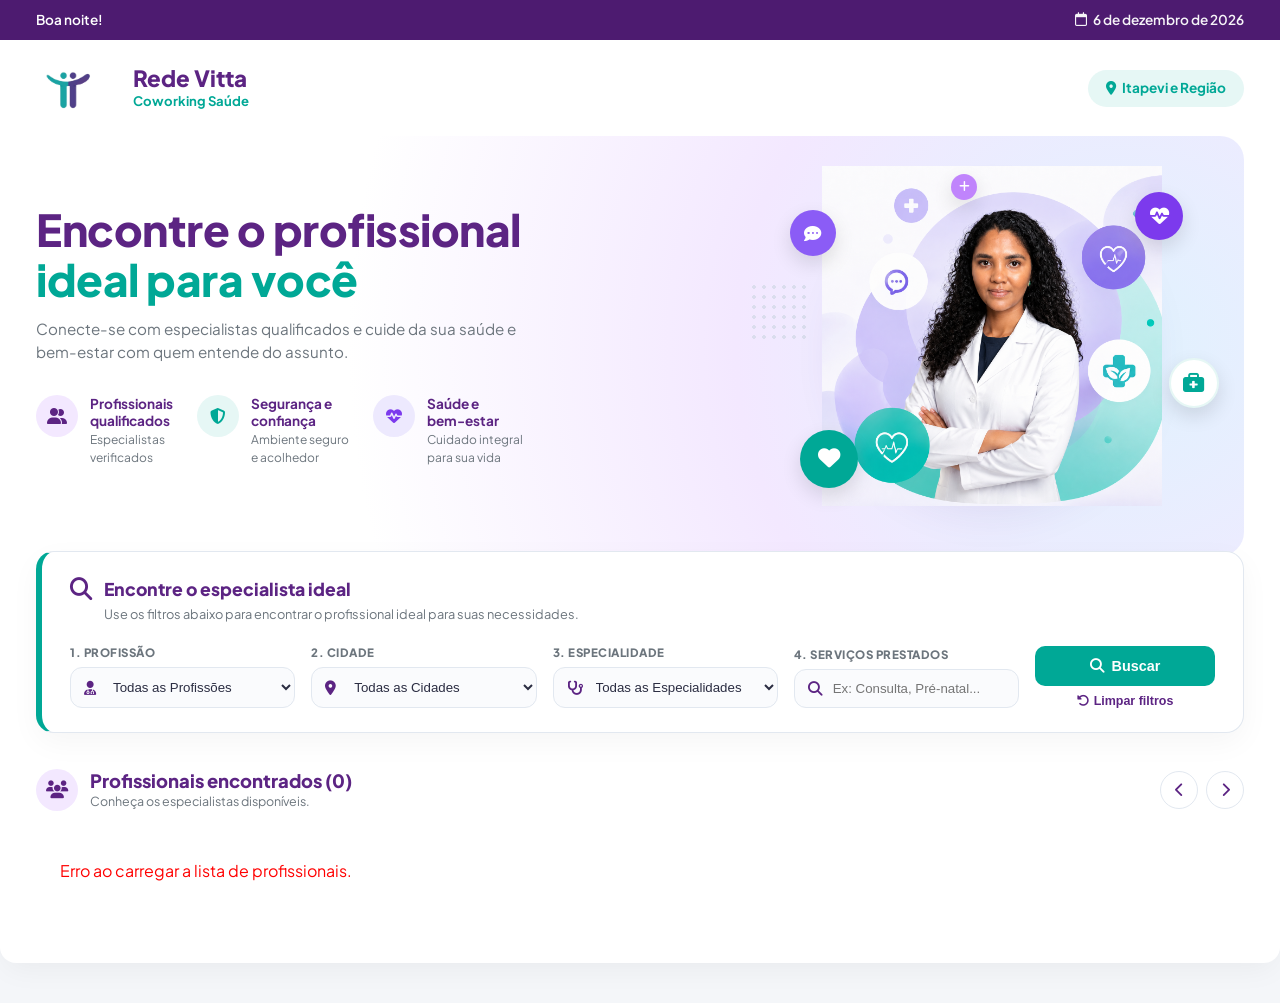
==== index.html @ d67e448e "Update index.html" ====
<!DOCTYPE html>
<html lang="pt-BR">
<head>
  <meta charset="UTF-8">
  <meta name="viewport" content="width=device-width, initial-scale=1.0">
  <title>Catálogo de Profissionais - Rede Vitta</title>
  
  <link rel="preconnect" href="https://fonts.googleapis.com">
  <link rel="preconnect" href="https://fonts.gstatic.com" crossorigin>
  <link href="https://fonts.googleapis.com/css2?family=Plus+Jakarta+Sans:wght@400;500;600;700;800&display=swap" rel="stylesheet">
  <link rel="stylesheet" href="https://cdnjs.cloudflare.com/ajax/libs/font-awesome/6.4.0/css/all.min.css">

  <style>
    :root {
      --primary: #5c2483;
      --primary-dark: #4d1b70;
      --primary-light: #f3e8ff;
      --secondary: #00a896;
      --secondary-light: #e6f7f5;
      --bg: #f4f6f9;
      --card-bg: #ffffff;
      --text-main: #2b2d42;
      --text-muted: #6c757d;
      --border: #e2e8f0;
      --radius: 16px;
      --shadow: 0 10px 30px -5px rgba(0, 0, 0, 0.05);
    }

    * { box-sizing: border-box; margin: 0; padding: 0; }

    body {
      font-family: 'Plus Jakarta Sans', sans-serif;
      background-color: var(--bg);
      color: var(--text-main);
      line-height: 1.5;
      padding-bottom: 40px;
    }

    /* Moldura Principal */
    .page-frame {
      background: var(--card-bg);
      border-radius: 0 0 16px 16px;
      padding-bottom: 40px;
      overflow: hidden;
      box-shadow: var(--shadow);
      max-width: 1280px;
      margin: 0 auto;
    }

    /* Topbar Roxa Escura */
    .top-bar {
      background: var(--primary-dark);
      color: #ffffff;
      padding: 10px 36px;
      font-size: 0.85rem;
      display: flex;
      justify-content: space-between;
      align-items: center;
      font-weight: 600;
    }

    .top-bar-greeting { display: flex; align-items: center; gap: 6px; }
    .top-bar-date { display: flex; align-items: center; gap: 6px; opacity: 0.95; }

    /* Header */
    header {
      background: var(--card-bg);
      padding: 24px 36px;
    }

    .header-container {
      display: flex;
      justify-content: space-between;
      align-items: center;
    }

    .brand { display: flex; align-items: center; gap: 12px; }
    
    .brand-logo-img {
      max-height: 48px;
      width: auto;
      object-fit: contain;
    }
    
    .brand-logo-fallback {
      background: var(--primary-light);
      color: var(--primary);
      width: 44px;
      height: 44px;
      border-radius: 12px;
      display: flex;
      align-items: center;
      justify-content: center;
      font-size: 1.3rem;
    }
    
    .brand-title { font-size: 1.4rem; font-weight: 800; color: var(--primary); line-height: 1.1; }
    .brand-subtitle { font-size: 0.82rem; color: var(--secondary); font-weight: 700; }

    .badge-location {
      background-color: var(--secondary-light);
      color: var(--secondary);
      padding: 8px 18px;
      border-radius: 20px;
      font-size: 0.85rem;
      font-weight: 700;
      display: flex;
      align-items: center;
      gap: 6px;
    }

    .container { padding: 0 36px; }

    /* HERO BANNER - Idêntico à imagem de referência */
    .hero {
      position: relative;
      display: grid;
      grid-template-columns: 1.15fr 0.85fr;
      align-items: center;
      padding: 20px 0 40px 0;
      gap: 20px;
      background: radial-gradient(circle at 90% 50%, #e0f2fe 0%, #f3e8ff 35%, transparent 70%);
      border-radius: 24px;
      margin-bottom: -15px;
    }

    @media (max-width: 960px) {
      .hero { grid-template-columns: 1fr; text-align: center; }
      .hero-features { justify-content: center; }
    }

    .hero-content {
      padding-right: 15px;
      z-index: 2;
    }

    .hero-title {
      font-size: 2.75rem;
      font-weight: 800;
      color: var(--primary);
      line-height: 1.12;
      margin-bottom: 14px;
      letter-spacing: -0.5px;
    }

    .hero-title span {
      color: var(--secondary);
      display: block;
    }

    .hero-subtitle {
      font-size: 0.95rem;
      color: var(--text-muted);
      max-width: 480px;
      margin-bottom: 32px;
      line-height: 1.5;
    }

    /* Ícones de Benefícios (Lado a Lado) */
    .hero-features {
      display: flex;
      gap: 24px;
      flex-wrap: wrap;
    }

    .feature-item {
      display: flex;
      align-items: flex-start;
      gap: 12px;
    }

    .feature-icon {
      width: 42px;
      height: 42px;
      border-radius: 50%;
      display: flex;
      align-items: center;
      justify-content: center;
      font-size: 1rem;
      flex-shrink: 0;
    }

    .feature-icon.purple { background: #f3e8ff; color: var(--primary); }
    .feature-icon.teal { background: #e6f7f5; color: var(--secondary); }
    .feature-icon.lavender { background: #ede9fe; color: #7c3aed; }

    .feature-text h4 {
      font-size: 0.85rem;
      font-weight: 700;
      color: var(--primary);
      line-height: 1.25;
    }

    .feature-text p {
      font-size: 0.75rem;
      color: var(--text-muted);
      margin-top: 2px;
    }

    /* Área Gráfica da Médica + Elementos Flutuantes */
    .hero-graphics-container {
      position: relative;
      display: flex;
      justify-content: center;
      align-items: center;
      z-index: 1;
      min-height: 360px;
    }

    /* Círculo Principal e Anéis de Fundo */
    .hero-circle-bg {
      position: absolute;
      width: 320px;
      height: 320px;
      border-radius: 50%;
      background: linear-gradient(135deg, rgba(255,255,255,0.9) 0%, rgba(243,232,255,0.6) 100%);
      border: 8px solid rgba(255, 255, 255, 0.8);
      box-shadow: 0 20px 40px rgba(92, 36, 131, 0.08);
      z-index: 1;
    }

    .hero-banner-img {
      position: relative;
      z-index: 2;
      max-width: 340px;
      height: auto;
      object-fit: contain;
    }

    /* Ícones Flutuantes em Volta da Médica */
    .floating-badge {
      position: absolute;
      border-radius: 50%;
      display: flex;
      align-items: center;
      justify-content: center;
      color: white;
      box-shadow: 0 8px 20px rgba(0,0,0,0.12);
      z-index: 3;
    }

    .badge-chat {
      top: 15%;
      left: 10%;
      width: 46px;
      height: 46px;
      background: #8b5cf6;
      font-size: 1.1rem;
    }

    .badge-pulse {
      top: 10%;
      right: 12%;
      width: 48px;
      height: 48px;
      background: #7c3aed;
      font-size: 1.2rem;
    }

    .badge-heart {
      bottom: 8%;
      left: 12%;
      width: 58px;
      height: 58px;
      background: #00a896;
      font-size: 1.4rem;
    }

    .badge-leaf {
      bottom: 30%;
      right: 5%;
      width: 50px;
      height: 50px;
      background: #ffffff;
      color: #00a896;
      border: 2px solid #e6f7f5;
      font-size: 1.3rem;
    }

    .badge-plus {
      top: 5%;
      left: 42%;
      width: 26px;
      height: 26px;
      background: #c084fc;
      font-size: 0.75rem;
    }

    /* Pattern de Pontos */
    .dots-pattern {
      position: absolute;
      top: 35%;
      left: 2%;
      width: 60px;
      height: 60px;
      background-image: radial-gradient(#cbd5e1 2px, transparent 2px);
      background-size: 10px 10px;
      opacity: 0.6;
      z-index: 0;
    }

    /* Card de Filtros Reformulado com Borda Teal Lateral */
    .filter-card {
      position: relative;
      background: #ffffff;
      border: 1px solid var(--border);
      border-left: 6px solid var(--secondary); /* Detalhe verde teal da imagem */
      border-radius: 18px;
      padding: 24px 28px;
      margin-top: 10px;
      margin-bottom: 36px;
      box-shadow: 0 10px 30px rgba(0, 0, 0, 0.04);
      z-index: 5;
    }

    .filter-card-header {
      display: flex;
      align-items: flex-start;
      gap: 12px;
      margin-bottom: 20px;
    }

    .filter-card-header i {
      font-size: 1.4rem;
      color: var(--primary);
      margin-top: 2px;
    }

    .filter-card-title h3 {
      font-size: 1.1rem;
      font-weight: 800;
      color: var(--primary);
    }

    .filter-card-title p {
      font-size: 0.8rem;
      color: var(--text-muted);
      margin-top: 2px;
    }

    .filter-grid {
      display: grid;
      grid-template-columns: repeat(4, 1fr) 180px;
      gap: 16px;
      align-items: end;
    }

    @media (max-width: 1100px) {
      .filter-grid { grid-template-columns: repeat(2, 1fr); }
      .filter-actions { grid-column: span 2; }
    }

    @media (max-width: 640px) {
      .filter-grid { grid-template-columns: 1fr; }
      .filter-actions { grid-column: span 1; }
    }

    .filter-group { display: flex; flex-direction: column; gap: 6px; }
    .filter-group label {
      font-size: 0.72rem;
      font-weight: 800;
      color: var(--text-muted);
      text-transform: uppercase;
      letter-spacing: 0.5px;
    }

    .filter-input-wrapper {
      position: relative;
      display: flex;
      align-items: center;
    }

    .filter-input-wrapper i {
      position: absolute;
      left: 14px;
      color: var(--primary);
      font-size: 0.9rem;
      pointer-events: none;
      z-index: 1;
    }

    .filter-group select, .filter-group input {
      width: 100%;
      padding: 11px 12px 11px 38px;
      border: 1px solid var(--border);
      border-radius: 12px;
      background-color: #fafbfd;
      font-size: 0.83rem;
      color: var(--text-main);
      outline: none;
      transition: all 0.2s;
      text-overflow: ellipsis;
      white-space: nowrap;
    }

    .filter-group select:focus, .filter-group input:focus {
      border-color: var(--primary);
      background-color: #ffffff;
      box-shadow: 0 0 0 3px rgba(92, 36, 131, 0.1);
    }

    .filter-actions {
      display: flex;
      flex-direction: column;
      align-items: center;
      gap: 8px;
    }

    .btn-search {
      background-color: var(--secondary);
      color: white;
      border: none;
      padding: 12px 20px;
      border-radius: 10px;
      font-weight: 700;
      font-size: 0.9rem;
      cursor: pointer;
      display: flex;
      align-items: center;
      justify-content: center;
      gap: 8px;
      width: 100%;
      transition: all 0.2s;
    }

    .btn-search:hover { opacity: 0.92; transform: translateY(-1px); }

    .btn-reset {
      background: transparent;
      border: none;
      color: var(--primary);
      font-size: 0.78rem;
      font-weight: 600;
      cursor: pointer;
      display: inline-flex;
      align-items: center;
      gap: 5px;
    }

    .btn-reset:hover { text-decoration: underline; }

    /* Controles & Resultados */
    .results-header {
      display: flex;
      justify-content: space-between;
      align-items: center;
      margin-bottom: 18px;
    }

    .results-title-group {
      display: flex;
      align-items: center;
      gap: 12px;
    }

    .results-icon {
      width: 42px;
      height: 42px;
      border-radius: 50%;
      background: var(--primary-light);
      color: var(--primary);
      display: flex;
      align-items: center;
      justify-content: center;
      font-size: 1.1rem;
    }

    .results-count {
      font-weight: 800;
      color: var(--primary);
      font-size: 1.15rem;
      line-height: 1.2;
    }

    .results-subtitle {
      font-size: 0.78rem;
      color: var(--text-muted);
    }

    .carousel-controls { display: flex; gap: 8px; }

    .btn-nav {
      width: 38px;
      height: 38px;
      border-radius: 50%;
      border: 1px solid var(--border);
      background: var(--card-bg);
      color: var(--primary);
      display: flex;
      align-items: center;
      justify-content: center;
      cursor: pointer;
      font-size: 0.9rem;
      transition: all 0.2s;
    }

    .btn-nav:hover {
      background: var(--primary);
      color: white;
      border-color: var(--primary);
    }

    /* Carrossel Horizontal */
    .cards-slider-container {
      overflow-x: auto;
      scroll-behavior: smooth;
      padding: 10px 4px 20px 4px;
      scrollbar-width: thin;
      scrollbar-color: var(--primary) transparent;
    }

    .cards-slider-container::-webkit-scrollbar { height: 6px; }
    .cards-slider-container::-webkit-scrollbar-thumb {
      background-color: var(--primary);
      border-radius: 10px;
    }

    .cards-grid {
      display: flex;
      gap: 16px;
      width: max-content;
    }

    /* Cards de Profissional */
    .prof-card {
      width: 350px;
      background: var(--card-bg);
      border-radius: var(--radius);
      box-shadow: 0 4px 12px rgba(0, 0, 0, 0.03);
      padding: 18px;
      display: flex;
      align-items: flex-start;
      gap: 14px;
      position: relative;
      cursor: pointer;
      transition: transform 0.2s, box-shadow 0.2s;
      border: 1px solid var(--border);
      flex-shrink: 0;
    }

    .prof-card:hover {
      transform: translateY(-3px);
      box-shadow: 0 12px 25px -5px rgba(0, 0, 0, 0.08);
      border-color: var(--primary);
    }

    .prof-fav {
      position: absolute;
      top: 14px;
      right: 14px;
      color: #94a3b8;
      font-size: 1rem;
      transition: color 0.2s;
    }

    .prof-fav:hover { color: #e11d48; }

    .prof-avatar {
      width: 80px;
      height: 80px;
      border-radius: 50%;
      overflow: hidden;
      background: #f1f5f9;
      display: flex;
      align-items: center;
      justify-content: center;
      border: 2px solid #f8fafc;
      flex-shrink: 0;
    }

    .prof-avatar img { width: 100%; height: 100%; object-fit: cover; }
    .prof-avatar i { font-size: 2rem; color: #94a3b8; }

    .prof-body { display: flex; flex-direction: column; flex-grow: 1; min-width: 0; }

    .prof-name { 
      font-size: 0.98rem; 
      font-weight: 700; 
      color: var(--primary); 
      margin-bottom: 2px;
      padding-right: 18px;
      white-space: nowrap;
      overflow: hidden;
      text-overflow: ellipsis;
    }

    .prof-profession { font-size: 0.78rem; font-weight: 500; color: var(--text-muted); }
    .prof-spec { font-size: 0.78rem; color: var(--secondary); font-weight: 700; margin-bottom: 6px; }

    .prof-location {
      font-size: 0.74rem;
      color: var(--text-muted);
      display: flex;
      align-items: center;
      gap: 4px;
      margin-bottom: 8px;
    }

    .prof-tags { display: flex; flex-wrap: wrap; gap: 4px; margin-bottom: 8px; }

    .prof-tag {
      background: var(--primary-light);
      color: var(--primary);
      font-size: 0.68rem;
      padding: 3px 8px;
      border-radius: 12px;
      font-weight: 600;
      white-space: nowrap;
    }

    .prof-hours {
      font-size: 0.72rem;
      color: var(--text-muted);
      display: flex;
      align-items: center;
      gap: 4px;
    }

    /* Card Dica de Bem-Estar */
    .card-tip {
      width: 240px;
      background: #f8f4ff;
      border: 1px solid #e9d8fd;
      border-radius: var(--radius);
      padding: 20px;
      display: flex;
      flex-direction: column;
      flex-shrink: 0;
    }

    .tip-header { display: flex; align-items: center; gap: 8px; margin-bottom: 12px; }
    .tip-icon {
      width: 32px;
      height: 32px;
      border-radius: 50%;
      background: var(--primary);
      color: white;
      display: flex;
      align-items: center;
      justify-content: center;
      font-size: 0.85rem;
    }

    .tip-title { font-size: 0.85rem; font-weight: 700; color: var(--primary); }
    .tip-text { font-size: 0.78rem; color: #555; line-height: 1.4; margin-bottom: 16px; }

    .btn-tip {
      background-color: var(--primary);
      color: white;
      border: none;
      padding: 8px 16px;
      border-radius: 8px;
      font-size: 0.78rem;
      font-weight: 700;
      cursor: pointer;
      margin-top: auto;
      align-self: flex-start;
    }

    .btn-tip:hover { background-color: var(--primary-dark); }

    /* Modal Pop-up */
    .modal-overlay {
      position: fixed;
      top: 0; left: 0; right: 0; bottom: 0;
      background: rgba(0, 0, 0, 0.6);
      display: flex;
      align-items: center;
      justify-content: center;
      z-index: 9999;
      opacity: 0;
      visibility: hidden;
      transition: all 0.3s ease;
      padding: 20px;
    }

    .modal-overlay.active { opacity: 1; visibility: visible; }

    .modal-card {
      background: #fff;
      border-radius: var(--radius);
      width: 100%;
      max-width: 850px;
      max-height: 90vh;
      overflow-y: auto;
      box-shadow: 0 20px 40px rgba(0,0,0,0.2);
      display: grid;
      grid-template-columns: 280px 1fr;
      position: relative;
    }

    @media (max-width: 700px) { .modal-card { grid-template-columns: 1fr; } }

    .modal-close {
      position: absolute;
      top: 14px; right: 18px;
      background: transparent;
      border: none;
      font-size: 1.5rem;
      cursor: pointer;
      color: var(--text-muted);
      z-index: 10;
    }

    .profile-sidebar {
      background: linear-gradient(180deg, var(--primary) 0%, var(--primary-dark) 100%);
      color: white;
      padding: 30px 20px;
      display: flex;
      flex-direction: column;
      align-items: center;
      text-align: center;
    }

    .profile-avatar-large {
      width: 130px;
      height: 130px;
      border-radius: 50%;
      border: 4px solid rgba(255, 255, 255, 0.2);
      background-color: #eceff1;
      display: flex;
      align-items: center;
      justify-content: center;
      font-size: 3rem;
      color: var(--text-muted);
      margin-bottom: 16px;
      overflow: hidden;
    }

    .profile-avatar-large img { width: 100%; height: 100%; object-fit: cover; }

    .profile-register {
      background: rgba(255, 255, 255, 0.2);
      padding: 4px 12px;
      border-radius: 12px;
      font-size: 0.85rem;
      font-weight: 600;
      margin-top: 10px;
    }

    .profile-info { padding: 30px; display: flex; flex-direction: column; gap: 16px; }

    .info-section h3 {
      font-size: 0.8rem;
      text-transform: uppercase;
      letter-spacing: 0.5px;
      color: var(--secondary);
      margin-bottom: 4px;
      display: flex;
      align-items: center;
      gap: 6px;
    }

    .info-section p { font-size: 0.92rem; color: var(--text-main); }

    .contact-links { display: flex; gap: 10px; margin-top: 10px; flex-wrap: wrap; }
    .contact-btn {
      padding: 10px 16px;
      border-radius: 8px;
      text-decoration: none;
      font-size: 0.85rem;
      font-weight: 700;
      color: white;
      display: inline-flex;
      align-items: center;
      gap: 6px;
    }

    .btn-whatsapp-modal { background-color: #25d366; }
    .btn-email-modal { background-color: #ea4335; }
    .btn-instagram-modal { background: linear-gradient(45deg, #f09433, #e6683c, #dc2743, #cc2366, #bc1888); }
  </style>
</head>
<body>

  <div class="page-frame">
    
    <!-- Topbar Roxa Escura -->
    <div class="top-bar">
      <div class="top-bar-greeting">
        <span id="textoSaudacao">Boa noite!</span>
      </div>
      <div class="top-bar-date">
        <i class="fa-regular fa-calendar"></i>
        <span id="textoData">25 de agosto de 2026</span>
      </div>
    </div>

    <!-- Header -->
    <header>
      <div class="header-container">
        <div class="brand">
          <img src="logo-rede-vitta.png" alt="Logo Rede Vitta" class="brand-logo-img"
               onerror="this.src='./logo-rede-vitta.png'; this.onerror=function(){ this.style.display='none'; document.getElementById('logoFallback').style.display='flex'; };">
          <div class="brand-logo-fallback" id="logoFallback" style="display: none;">
            <i class="fa-solid fa-hospital-user"></i>
          </div>
          <div>
            <div class="brand-title">Rede Vitta</div>
            <div class="brand-subtitle">Coworking Saúde</div>
          </div>
        </div>
        <div class="badge-location">
          <i class="fa-solid fa-location-dot"></i> Itapevi e Região
        </div>
      </div>
    </header>

    <div class="container">
      
      <!-- HERO BANNER (Modelo Exato da Imagem) -->
      <div class="hero">
        <div class="hero-content">
          <h1 class="hero-title">Encontre o profissional<span>ideal para você</span></h1>
          <p class="hero-subtitle">Conecte-se com especialistas qualificados e cuide da sua saúde e bem-estar com quem entende do assunto.</p>
          
          <div class="hero-features">
            <div class="feature-item">
              <div class="feature-icon purple"><i class="fa-solid fa-user-group"></i></div>
              <div class="feature-text">
                <h4>Profissionais<br>qualificados</h4>
                <p>Especialistas<br>verificados</p>
              </div>
            </div>

            <div class="feature-item">
              <div class="feature-icon teal"><i class="fa-solid fa-shield-halved"></i></div>
              <div class="feature-text">
                <h4>Segurança e<br>confiança</h4>
                <p>Ambiente seguro<br>e acolhedor</p>
              </div>
            </div>

            <div class="feature-item">
              <div class="feature-icon lavender"><i class="fa-solid fa-heart-pulse"></i></div>
              <div class="feature-text">
                <h4>Saúde e<br>bem-estar</h4>
                <p>Cuidado integral<br>para sua vida</p>
              </div>
            </div>
          </div>
        </div>

        <!-- Médica com Círculo e Ícones Flutuantes Decorativos -->
        <div class="hero-graphics-container">
          <div class="dots-pattern"></div>
          <div class="hero-circle-bg"></div>

          <!-- Ícones Flutuantes -->
          <div class="floating-badge badge-chat"><i class="fa-solid fa-comment-dots"></i></div>
          <div class="floating-badge badge-pulse"><i class="fa-solid fa-heart-pulse"></i></div>
          <div class="floating-badge badge-heart"><i class="fa-solid fa-heart"></i></div>
          <div class="floating-badge badge-leaf"><i class="fa-solid fa-briefcase-medical"></i></div>
          <div class="floating-badge badge-plus"><i class="fa-solid fa-plus"></i></div>

          <img src="hero-profissional.png" alt="Profissional da Saúde" class="hero-banner-img"
               onerror="this.src='./hero-profissional.png'; this.onerror=null;">
        </div>
      </div>

      <!-- CARD DE FILTROS (Com barra verde lateral teal igual à imagem) -->
      <div class="filter-card">
        <div class="filter-card-header">
          <i class="fa-solid fa-magnifying-glass"></i>
          <div class="filter-card-title">
            <h3>Encontre o especialista ideal</h3>
            <p>Use os filtros abaixo para encontrar o profissional ideal para suas necessidades.</p>
          </div>
        </div>

        <div class="filter-grid">
          
          <div class="filter-group">
            <label>1. Profissão</label>
            <div class="filter-input-wrapper">
              <i class="fa-solid fa-user-doctor"></i>
              <select id="selectProfissao" onchange="aplicarFiltros()">
                <option value="">Todas as Profissões</option>
              </select>
            </div>
          </div>

          <div class="filter-group">
            <label>2. Cidade</label>
            <div class="filter-input-wrapper">
              <i class="fa-solid fa-location-dot"></i>
              <select id="selectCidade" onchange="aplicarFiltros()">
                <option value="">Todas as Cidades</option>
              </select>
            </div>
          </div>

          <div class="filter-group">
            <label>3. Especialidade</label>
            <div class="filter-input-wrapper">
              <i class="fa-solid fa-stethoscope"></i>
              <select id="selectEspecialidade" onchange="aplicarFiltros()">
                <option value="">Todas as Especialidades</option>
              </select>
            </div>
          </div>

          <div class="filter-group">
            <label>4. Serviços Prestados</label>
            <div class="filter-input-wrapper">
              <i class="fa-solid fa-magnifying-glass"></i>
              <input type="text" id="inputServicos" placeholder="Ex: Consulta, Pré-natal..." oninput="aplicarFiltros()">
            </div>
          </div>

          <div class="filter-actions">
            <button class="btn-search" onclick="aplicarFiltros()">
              <i class="fa-solid fa-magnifying-glass"></i> Buscar
            </button>
            <button class="btn-reset" onclick="limparFiltros()">
              <i class="fa-solid fa-rotate-left"></i> Limpar filtros
            </button>
          </div>

        </div>
      </div>

      <!-- Cabeçalho de Resultados -->
      <div class="results-header">
        <div class="results-title-group">
          <div class="results-icon"><i class="fa-solid fa-users"></i></div>
          <div>
            <div class="results-count" id="contadorResultados">Profissionais encontrados (0)</div>
            <div class="results-subtitle">Conheça os especialistas disponíveis.</div>
          </div>
        </div>
        <div class="carousel-controls">
          <button class="btn-nav" onclick="scrollCarrossel(-360)" title="Rolar para esquerda"><i class="fa-solid fa-chevron-left"></i></button>
          <button class="btn-nav" onclick="scrollCarrossel(360)" title="Rolar para direita"><i class="fa-solid fa-chevron-right"></i></button>
        </div>
      </div>

      <!-- Carrossel de Profissionais -->
      <div class="cards-slider-container" id="sliderContainer">
        <div class="cards-grid" id="gridProfissionais">
          <div style="color: var(--text-muted); padding: 20px;">
            Carregando profissionais...
          </div>
        </div>
      </div>

    </div>
  </div>

  <!-- Modal Pop-up -->
  <div class="modal-overlay" id="modalResumo">
    <div class="modal-card">
      <button class="modal-close" onclick="fecharModal()">&times;</button>
      
      <div class="profile-sidebar">
        <div class="profile-avatar-large" id="modalFotoContainer">
          <i class="fa-solid fa-user"></i>
        </div>
        <h2 id="modalNome" style="font-size: 1.2rem;">Nome do Profissional</h2>
        <div class="profile-register" id="modalRegistro">Reg: --</div>
      </div>

      <div class="profile-info">
        <div class="info-section">
          <h3><i class="fa-solid fa-align-left"></i> Mini Biografia</h3>
          <p id="modalBio">-</p>
        </div>

        <div class="info-section">
          <h3><i class="fa-solid fa-stethoscope"></i> Especialidades</h3>
          <p id="modalEspecialidades">-</p>
        </div>

        <div class="info-section">
          <h3><i class="fa-solid fa-hand-holding-medical"></i> Serviços Prestados</h3>
          <p id="modalServicos">-</p>
        </div>

        <div class="info-section">
          <h3><i class="fa-solid fa-users"></i> Público-alvo</h3>
          <p id="modalPublico">-</p>
        </div>

        <div class="info-section">
          <h3><i class="fa-solid fa-laptop-house"></i> Modalidade de Atendimento</h3>
          <p id="modalModalidade">-</p>
        </div>

        <div class="info-section">
          <h3><i class="fa-solid fa-clock"></i> Período de Atendimento</h3>
          <p id="modalPeriodos">-</p>
        </div>

        <div class="info-section">
          <h3><i class="fa-solid fa-address-book"></i> Contato</h3>
          <div class="contact-links" id="modalContatos"></div>
        </div>
      </div>

    </div>
  </div>

  <script>
    function atualizarDataESaudacao() {
      const agora = new Date();
      
      const opcoesData = { day: 'numeric', month: 'long', year: 'numeric', timeZone: 'America/Sao_Paulo' };
      const dataFormatada = agora.toLocaleDateString('pt-BR', opcoesData);
      document.getElementById('textoData').innerText = dataFormatada;

      const horaStr = agora.toLocaleTimeString('pt-BR', { hour: '2-digit', hour12: false, timeZone: 'America/Sao_Paulo' });
      const hora = parseInt(horaStr, 10);

      let saudacao = 'Boa noite!';
      if (hora >= 5 && hora < 12) {
        saudacao = 'Bom dia!';
      } else if (hora >= 12 && hora < 18) {
        saudacao = 'Boa tarde!';
      }

      document.getElementById('textoSaudacao').innerText = saudacao;
    }

    const CSV_URL = 'https://docs.google.com/spreadsheets/d/e/2PACX-1vQRSLkWdYOqO25SuyaGCdvfxKvoPXMRsWs9WBQ22Q_G64-DnHWdyWKEUbkbm8LirCKb0yZRT_Le-j5Q/pub?gid=1879601222&single=true&output=csv';

    let listaCompleta = [];

    function formatarUrlDrive(url) {
      if (!url) return '';
      const match = url.match(/id=([a-zA-Z0-9_-]+)/) || url.match(/\/d\/([a-zA-Z0-9_-]+)/);
      if (match && match[1]) {
        return `https://lh3.googleusercontent.com/d/${match[1]}`;
      }
      return url;
    }

    function parseCSV(text) {
      const p = textLine => {
        let arr = [''], i = 0, c = false;
        for (let ch of textLine) {
          if (ch === '"') { c = !c; }
          else if (ch === ',' && !c) { arr.push(''); i++; }
          else { arr[i] += ch; }
        }
        return arr;
      };

      const lines = text.split(/\r?\n/);
      const result = [];

      for (let i = 1; i < lines.length; i++) {
        if (!lines[i].trim()) continue;
        const cols = p(lines[i]).map(c => c.replace(/^"|"$/g, '').trim());

        if (cols.length >= 2) {
          let fotoUrl = '';
          cols.forEach(c => {
            if (c.includes('drive.google.com')) {
              fotoUrl = c;
            }
          });

          const segAsex = cols[13] || cols[12] || '';
          const sabado = cols[14] || '';
          const domingo = cols[15] || '';

          let periodosList = [];
          if (segAsex && segAsex.toUpperCase() !== 'N/A' && !segAsex.includes('drive.google.com')) {
            periodosList.push(`Seg a Sex: ${segAsex}`);
          }
          if (sabado && sabado.toUpperCase() !== 'N/A') {
            periodosList.push(`Sáb: ${sabado}`);
          }
          if (domingo && domingo.toUpperCase() !== 'N/A') {
            periodosList.push(`Dom/Fer: ${domingo}`);
          }

          result.push({
            nome: cols[1] || '',
            cidade: cols[2] || '',
            profissao: cols[3] || 'Profissional da Saúde',
            especialidade: cols[3] || '',
            servicos: cols[4] || '',
            registro: cols[5] || '',
            bio: cols[6] || '',
            publico: cols[7] || '',
            modalidade: cols[8] || '',
            whatsapp: cols[9] ? cols[9].replace(/\D/g, '') : '',
            email: cols[10] || '',
            instagram: cols[11] ? cols[11].replace('@', '') : '',
            periodos: periodosList.length > 0 ? periodosList.join(' | ') : 'Não informado',
            foto: formatarUrlDrive(fotoUrl)
          });
        }
      }
      return result;
    }

    async function carregarDados() {
      atualizarDataESaudacao();
      try {
        const response = await fetch(CSV_URL);
        const data = await response.text();
        listaCompleta = parseCSV(data);
        
        preencherFiltros();
        renderizarCards(listaCompleta);
      } catch (error) {
        console.error('Erro ao carregar dados:', error);
        document.getElementById('gridProfissionais').innerHTML = 
          '<div style="color: red; padding: 20px;">Erro ao carregar a lista de profissionais.</div>';
      }
    }

    function preencherFiltros() {
      const selectProf = document.getElementById('selectProfissao');
      const selectCid = document.getElementById('selectCidade');
      const selectEsp = document.getElementById('selectEspecialidade');

      const profissoes = new Set();
      const cidades = new Set();
      const especialidades = new Set();

      listaCompleta.forEach(p => {
        if (p.profissao) profissoes.add(p.profissao);
        if (p.cidade) cidades.add(p.cidade);
        if (p.especialidade) {
          p.especialidade.split(',').forEach(e => especialidades.add(e.trim()));
        }
      });

      profissoes.forEach(prof => selectProf.innerHTML += `<option value="${prof}">${prof}</option>`);
      cidades.forEach(cid => selectCid.innerHTML += `<option value="${cid}">${cid}</option>`);
      especialidades.forEach(esp => selectEsp.innerHTML += `<option value="${esp}">${esp}</option>`);
    }

    function renderizarCards(profissionais) {
      const grid = document.getElementById('gridProfissionais');
      const contador = document.getElementById('contadorResultados');
      grid.innerHTML = '';
      contador.innerText = `Profissionais encontrados (${profissionais.length})`;

      if (profissionais.length === 0) {
        grid.innerHTML = `
          <div style="color: var(--text-muted); padding: 20px;">
            Nenhum profissional encontrado com os filtros selecionados.
          </div>`;
        return;
      }

      profissionais.forEach((p) => {
        const card = document.createElement('div');
        card.className = 'prof-card';
        card.onclick = () => abrirModal(p);

        const avatarHTML = p.foto 
          ? `<img src="${p.foto}" alt="${p.nome}" onerror="this.onerror=null; this.parentElement.innerHTML='<i class=\\'fa-solid fa-user\\'></i>';">`
          : `<i class="fa-solid fa-user"></i>`;

        const tagsArr = p.servicos ? p.servicos.split(',').slice(0, 2) : [];
        const tagsHTML = tagsArr.map(t => `<span class="prof-tag">${t.trim()}</span>`).join('');

        card.innerHTML = `
          <i class="fa-regular fa-heart prof-fav"></i>
          <div class="prof-avatar">${avatarHTML}</div>
          <div class="prof-body">
            <div class="prof-name" title="${p.nome}">${p.nome}</div>
            <div class="prof-profession">${p.profissao}</div>
            ${p.especialidade ? `<div class="prof-spec">${p.especialidade}</div>` : ''}
            <div class="prof-location"><i class="fa-solid fa-location-dot"></i> ${p.cidade || 'Itapevi'}</div>
            <div class="prof-tags">${tagsHTML}</div>
            <div class="prof-hours"><i class="fa-regular fa-clock"></i> ${p.periodos}</div>
          </div>
        `;

        grid.appendChild(card);
      });

      // Card Dica de Bem-Estar
      const tipCard = document.createElement('div');
      tipCard.className = 'card-tip';
      tipCard.innerHTML = `
        <div class="tip-header">
          <div class="tip-icon"><i class="fa-solid fa-star"></i></div>
          <div class="tip-title">Dica de bem-estar</div>
        </div>
        <div class="tip-text">
          Cuidar da saúde mental é tão importante quanto cuidar do corpo. Encontre o apoio que você precisa!
        </div>
        <button class="btn-tip">Saiba mais</button>
      `;
      grid.appendChild(tipCard);
    }

    function scrollCarrossel(distancia) {
      document.getElementById('sliderContainer').scrollBy({
        left: distancia,
        behavior: 'smooth'
      });
    }

    function abrirModal(p) {
      document.getElementById('modalNome').innerText = p.nome || 'Sem nome';
      document.getElementById('modalRegistro').innerText = p.registro ? `Reg: ${p.registro}` : 'Sem registro';
      document.getElementById('modalBio').innerText = p.bio || '-';
      document.getElementById('modalEspecialidades').innerText = p.especialidade || '-';
      document.getElementById('modalServicos').innerText = p.servicos || '-';
      document.getElementById('modalPublico').innerText = p.publico || '-';
      document.getElementById('modalModalidade').innerText = p.modalidade || '-';
      document.getElementById('modalPeriodos').innerText = p.periodos || '-';

      const fotoContainer = document.getElementById('modalFotoContainer');
      if (p.foto) {
        fotoContainer.innerHTML = `<img src="${p.foto}" alt="${p.nome}" onerror="this.onerror=null; this.parentElement.innerHTML='<i class=\\'fa-solid fa-user\\'></i>';">`;
      } else {
        fotoContainer.innerHTML = `<i class="fa-solid fa-user"></i>`;
      }

      const contatosContainer = document.getElementById('modalContatos');
      contatosContainer.innerHTML = '';

      if (p.whatsapp) {
        contatosContainer.innerHTML += `
          <a href="https://wa.me/55${p.whatsapp}" target="_blank" class="contact-btn btn-whatsapp-modal">
            <i class="fa-brands fa-whatsapp"></i> WhatsApp
          </a>`;
      }
      if (p.email) {
        contatosContainer.innerHTML += `
          <a href="mailto:${p.email}" class="contact-btn btn-email-modal">
            <i class="fa-solid fa-envelope"></i> E-mail
          </a>`;
      }
      if (p.instagram) {
        contatosContainer.innerHTML += `
          <a href="https://instagram.com/${p.instagram}" target="_blank" class="contact-btn btn-instagram-modal">
            <i class="fa-brands fa-instagram"></i> Instagram
          </a>`;
      }

      document.getElementById('modalResumo').classList.add('active');
    }

    function fecharModal() {
      document.getElementById('modalResumo').classList.remove('active');
    }

    window.onclick = function(event) {
      const modal = document.getElementById('modalResumo');
      if (event.target === modal) {
        fecharModal();
      }
    };

    function aplicarFiltros() {
      const prof = document.getElementById('selectProfissao').value.toLowerCase();
      const cid = document.getElementById('selectCidade').value.toLowerCase();
      const esp = document.getElementById('selectEspecialidade').value.toLowerCase();
      const srv = document.getElementById('inputServicos').value.toLowerCase();

      const filtrados = listaCompleta.filter(p => {
        const matchProf = !prof || p.profissao.toLowerCase().includes(prof);
        const matchCid = !cid || p.cidade.toLowerCase().includes(cid);
        const matchEsp = !esp || p.especialidade.toLowerCase().includes(esp);
        const matchSrv = !srv || p.servicos.toLowerCase().includes(srv) || p.bio.toLowerCase().includes(srv);

        return matchProf && matchCid && matchEsp && matchSrv;
      });

      renderizarCards(filtrados);
    }

    function limparFiltros() {
      document.getElementById('selectProfissao').value = '';
      document.getElementById('selectCidade').value = '';
      document.getElementById('selectEspecialidade').value = '';
      document.getElementById('inputServicos').value = '';
      renderizarCards(listaCompleta);
    }

    window.onload = carregarDados;
  </script>
</body>
</html>
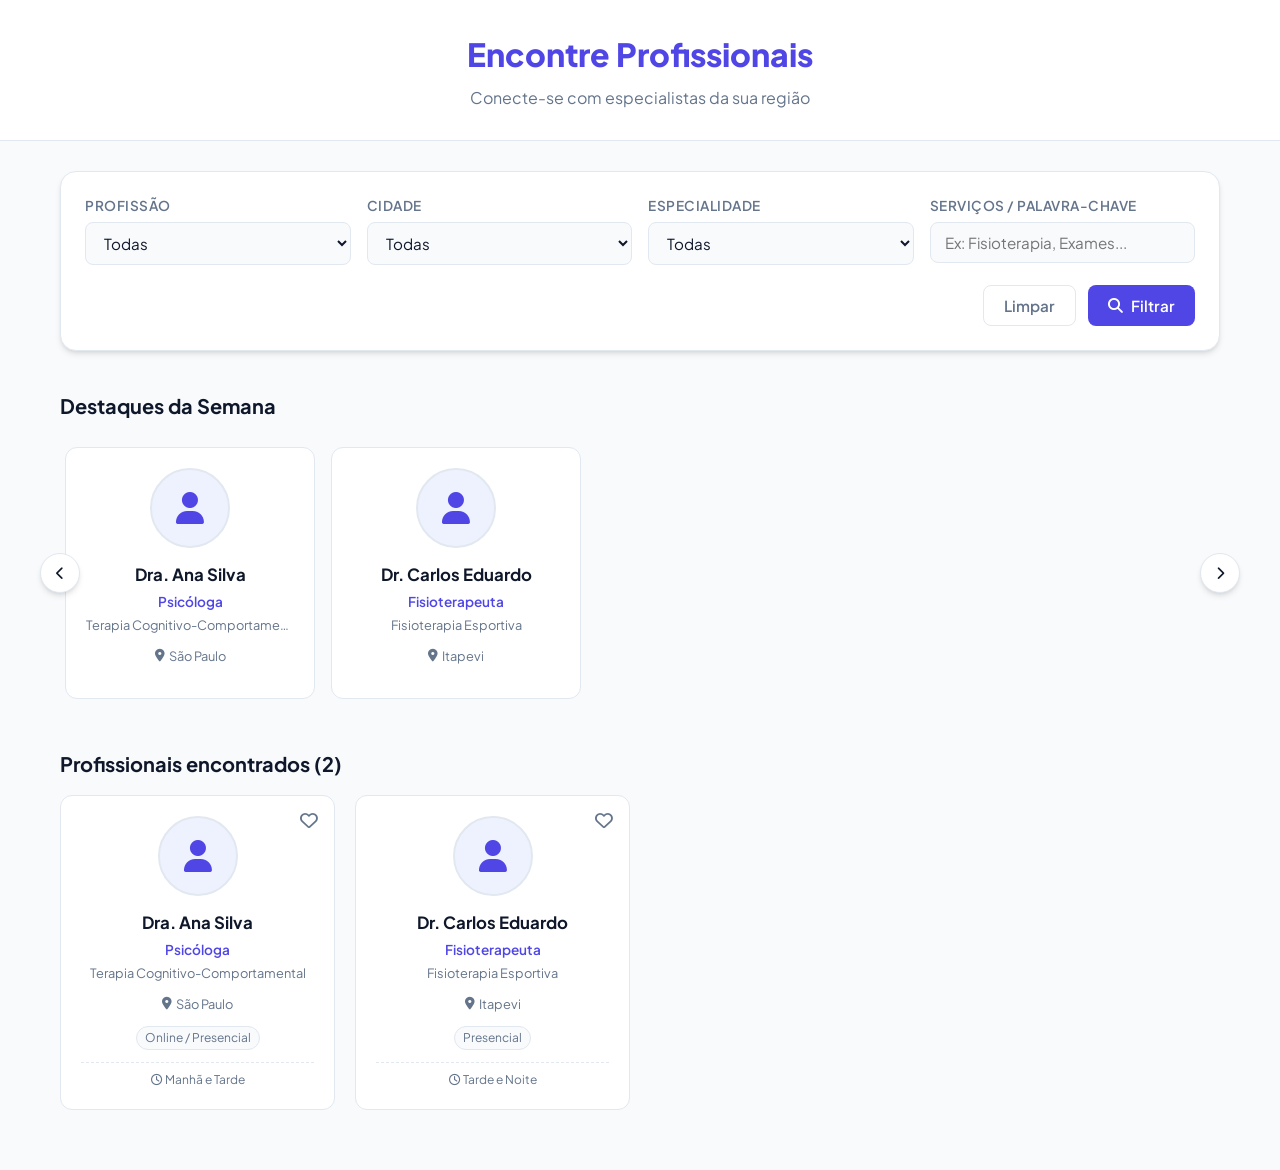
==== commit 8bb77ae3: "Update index.html" ====
--- a/index.html
+++ b/index.html
@@ -3,8 +3,9 @@
 <head>
   <meta charset="UTF-8">
   <meta name="viewport" content="width=device-width, initial-scale=1.0">
-  <title>Catálogo de Profissionais - Rede Vitta</title>
-  
+  <title>Catálogo de Profissionais</title>
+
+  <!-- Fontes e Ícones -->
   <link rel="preconnect" href="https://fonts.googleapis.com">
   <link rel="preconnect" href="https://fonts.gstatic.com" crossorigin>
   <link href="https://fonts.googleapis.com/css2?family=Plus+Jakarta+Sans:wght@400;500;600;700;800&display=swap" rel="stylesheet">
@@ -12,1104 +13,670 @@
 
   <style>
     :root {
-      --primary: #5c2483;
-      --primary-dark: #4d1b70;
-      --primary-light: #f3e8ff;
-      --secondary: #00a896;
-      --secondary-light: #e6f7f5;
-      --bg: #f4f6f9;
-      --card-bg: #ffffff;
-      --text-main: #2b2d42;
-      --text-muted: #6c757d;
-      --border: #e2e8f0;
-      --radius: 16px;
-      --shadow: 0 10px 30px -5px rgba(0, 0, 0, 0.05);
-    }
-
-    * { box-sizing: border-box; margin: 0; padding: 0; }
+      --primary: #4F46E5;
+      --primary-hover: #4338CA;
+      --primary-light: #EEF2FF;
+      --bg: #F8FAFC;
+      --surface: #FFFFFF;
+      --text: #0F172A;
+      --text-muted: #64748B;
+      --border: #E2E8F0;
+      --radius-lg: 16px;
+      --radius-md: 12px;
+      --radius-sm: 8px;
+      --shadow-sm: 0 1px 2px 0 rgb(0 0 0 / 0.05);
+      --shadow-md: 0 4px 6px -1px rgb(0 0 0 / 0.1), 0 2px 4px -2px rgb(0 0 0 / 0.1);
+      --shadow-lg: 0 10px 15px -3px rgb(0 0 0 / 0.1), 0 4px 6px -4px rgb(0 0 0 / 0.1);
+    }
+
+    * {
+      box-sizing: border-box;
+      margin: 0;
+      padding: 0;
+      font-family: 'Plus Jakarta Sans', sans-serif;
+    }
 
     body {
-      font-family: 'Plus Jakarta Sans', sans-serif;
       background-color: var(--bg);
-      color: var(--text-main);
+      color: var(--text);
       line-height: 1.5;
-      padding-bottom: 40px;
-    }
-
-    /* Moldura Principal */
-    .page-frame {
-      background: var(--card-bg);
-      border-radius: 0 0 16px 16px;
-      padding-bottom: 40px;
-      overflow: hidden;
-      box-shadow: var(--shadow);
-      max-width: 1280px;
-      margin: 0 auto;
-    }
-
-    /* Topbar Roxa Escura */
-    .top-bar {
-      background: var(--primary-dark);
-      color: #ffffff;
-      padding: 10px 36px;
-      font-size: 0.85rem;
-      display: flex;
-      justify-content: space-between;
-      align-items: center;
-      font-weight: 600;
-    }
-
-    .top-bar-greeting { display: flex; align-items: center; gap: 6px; }
-    .top-bar-date { display: flex; align-items: center; gap: 6px; opacity: 0.95; }
-
-    /* Header */
-    header {
-      background: var(--card-bg);
-      padding: 24px 36px;
-    }
-
-    .header-container {
-      display: flex;
-      justify-content: space-between;
-      align-items: center;
-    }
-
-    .brand { display: flex; align-items: center; gap: 12px; }
-    
-    .brand-logo-img {
-      max-height: 48px;
-      width: auto;
-      object-fit: contain;
-    }
-    
-    .brand-logo-fallback {
-      background: var(--primary-light);
-      color: var(--primary);
-      width: 44px;
-      height: 44px;
-      border-radius: 12px;
-      display: flex;
-      align-items: center;
-      justify-content: center;
-      font-size: 1.3rem;
-    }
-    
-    .brand-title { font-size: 1.4rem; font-weight: 800; color: var(--primary); line-height: 1.1; }
-    .brand-subtitle { font-size: 0.82rem; color: var(--secondary); font-weight: 700; }
-
-    .badge-location {
-      background-color: var(--secondary-light);
-      color: var(--secondary);
-      padding: 8px 18px;
-      border-radius: 20px;
-      font-size: 0.85rem;
-      font-weight: 700;
-      display: flex;
-      align-items: center;
-      gap: 6px;
-    }
-
-    .container { padding: 0 36px; }
-
-    /* HERO BANNER - Idêntico à imagem de referência */
-    .hero {
-      position: relative;
-      display: grid;
-      grid-template-columns: 1.15fr 0.85fr;
-      align-items: center;
-      padding: 20px 0 40px 0;
-      gap: 20px;
-      background: radial-gradient(circle at 90% 50%, #e0f2fe 0%, #f3e8ff 35%, transparent 70%);
-      border-radius: 24px;
-      margin-bottom: -15px;
-    }
-
-    @media (max-width: 960px) {
-      .hero { grid-template-columns: 1fr; text-align: center; }
-      .hero-features { justify-content: center; }
-    }
-
-    .hero-content {
-      padding-right: 15px;
-      z-index: 2;
-    }
-
-    .hero-title {
-      font-size: 2.75rem;
+      padding-bottom: 60px;
+    }
+
+    .header {
+      background: var(--surface);
+      border-bottom: 1px solid var(--border);
+      padding: 30px 20px;
+      text-align: center;
+      margin-bottom: 30px;
+    }
+
+    .header h1 {
+      font-size: 2rem;
       font-weight: 800;
       color: var(--primary);
-      line-height: 1.12;
-      margin-bottom: 14px;
-      letter-spacing: -0.5px;
-    }
-
-    .hero-title span {
-      color: var(--secondary);
-      display: block;
-    }
-
-    .hero-subtitle {
-      font-size: 0.95rem;
-      color: var(--text-muted);
-      max-width: 480px;
-      margin-bottom: 32px;
-      line-height: 1.5;
-    }
-
-    /* Ícones de Benefícios (Lado a Lado) */
-    .hero-features {
-      display: flex;
-      gap: 24px;
-      flex-wrap: wrap;
-    }
-
-    .feature-item {
-      display: flex;
-      align-items: flex-start;
-      gap: 12px;
-    }
-
-    .feature-icon {
-      width: 42px;
-      height: 42px;
-      border-radius: 50%;
-      display: flex;
-      align-items: center;
-      justify-content: center;
+      margin-bottom: 8px;
+    }
+
+    .header p {
+      color: var(--text-muted);
       font-size: 1rem;
-      flex-shrink: 0;
-    }
-
-    .feature-icon.purple { background: #f3e8ff; color: var(--primary); }
-    .feature-icon.teal { background: #e6f7f5; color: var(--secondary); }
-    .feature-icon.lavender { background: #ede9fe; color: #7c3aed; }
-
-    .feature-text h4 {
-      font-size: 0.85rem;
-      font-weight: 700;
-      color: var(--primary);
-      line-height: 1.25;
-    }
-
-    .feature-text p {
-      font-size: 0.75rem;
-      color: var(--text-muted);
-      margin-top: 2px;
-    }
-
-    /* Área Gráfica da Médica + Elementos Flutuantes */
-    .hero-graphics-container {
-      position: relative;
-      display: flex;
-      justify-content: center;
-      align-items: center;
-      z-index: 1;
-      min-height: 360px;
-    }
-
-    /* Círculo Principal e Anéis de Fundo */
-    .hero-circle-bg {
-      position: absolute;
-      width: 320px;
-      height: 320px;
-      border-radius: 50%;
-      background: linear-gradient(135deg, rgba(255,255,255,0.9) 0%, rgba(243,232,255,0.6) 100%);
-      border: 8px solid rgba(255, 255, 255, 0.8);
-      box-shadow: 0 20px 40px rgba(92, 36, 131, 0.08);
-      z-index: 1;
-    }
-
-    .hero-banner-img {
-      position: relative;
-      z-index: 2;
-      max-width: 340px;
-      height: auto;
-      object-fit: contain;
-    }
-
-    /* Ícones Flutuantes em Volta da Médica */
-    .floating-badge {
-      position: absolute;
-      border-radius: 50%;
-      display: flex;
-      align-items: center;
-      justify-content: center;
-      color: white;
-      box-shadow: 0 8px 20px rgba(0,0,0,0.12);
-      z-index: 3;
-    }
-
-    .badge-chat {
-      top: 15%;
-      left: 10%;
-      width: 46px;
-      height: 46px;
-      background: #8b5cf6;
-      font-size: 1.1rem;
-    }
-
-    .badge-pulse {
-      top: 10%;
-      right: 12%;
-      width: 48px;
-      height: 48px;
-      background: #7c3aed;
-      font-size: 1.2rem;
-    }
-
-    .badge-heart {
-      bottom: 8%;
-      left: 12%;
-      width: 58px;
-      height: 58px;
-      background: #00a896;
-      font-size: 1.4rem;
-    }
-
-    .badge-leaf {
-      bottom: 30%;
-      right: 5%;
-      width: 50px;
-      height: 50px;
-      background: #ffffff;
-      color: #00a896;
-      border: 2px solid #e6f7f5;
-      font-size: 1.3rem;
-    }
-
-    .badge-plus {
-      top: 5%;
-      left: 42%;
-      width: 26px;
-      height: 26px;
-      background: #c084fc;
-      font-size: 0.75rem;
-    }
-
-    /* Pattern de Pontos */
-    .dots-pattern {
-      position: absolute;
-      top: 35%;
-      left: 2%;
-      width: 60px;
-      height: 60px;
-      background-image: radial-gradient(#cbd5e1 2px, transparent 2px);
-      background-size: 10px 10px;
-      opacity: 0.6;
-      z-index: 0;
-    }
-
-    /* Card de Filtros Reformulado com Borda Teal Lateral */
+    }
+
+    .container {
+      max-width: 1200px;
+      margin: 0 auto;
+      padding: 0 20px;
+    }
+
+    /* FILTROS */
     .filter-card {
-      position: relative;
-      background: #ffffff;
+      background: var(--surface);
+      border-radius: var(--radius-lg);
+      padding: 24px;
+      box-shadow: var(--shadow-md);
       border: 1px solid var(--border);
-      border-left: 6px solid var(--secondary); /* Detalhe verde teal da imagem */
-      border-radius: 18px;
-      padding: 24px 28px;
-      margin-top: 10px;
-      margin-bottom: 36px;
-      box-shadow: 0 10px 30px rgba(0, 0, 0, 0.04);
-      z-index: 5;
-    }
-
-    .filter-card-header {
-      display: flex;
-      align-items: flex-start;
-      gap: 12px;
-      margin-bottom: 20px;
-    }
-
-    .filter-card-header i {
-      font-size: 1.4rem;
-      color: var(--primary);
-      margin-top: 2px;
-    }
-
-    .filter-card-title h3 {
-      font-size: 1.1rem;
-      font-weight: 800;
-      color: var(--primary);
-    }
-
-    .filter-card-title p {
-      font-size: 0.8rem;
-      color: var(--text-muted);
-      margin-top: 2px;
+      margin-bottom: 40px;
     }
 
     .filter-grid {
       display: grid;
-      grid-template-columns: repeat(4, 1fr) 180px;
+      grid-template-columns: repeat(auto-fit, minmax(200px, 1fr));
       gap: 16px;
-      align-items: end;
-    }
-
-    @media (max-width: 1100px) {
-      .filter-grid { grid-template-columns: repeat(2, 1fr); }
-      .filter-actions { grid-column: span 2; }
-    }
-
-    @media (max-width: 640px) {
-      .filter-grid { grid-template-columns: 1fr; }
-      .filter-actions { grid-column: span 1; }
-    }
-
-    .filter-group { display: flex; flex-direction: column; gap: 6px; }
-    .filter-group label {
-      font-size: 0.72rem;
-      font-weight: 800;
+      margin-bottom: 20px;
+    }
+
+    .form-group {
+      display: flex;
+      flex-direction: column;
+      gap: 6px;
+    }
+
+    .form-group label {
+      font-size: 0.85rem;
+      font-weight: 600;
       color: var(--text-muted);
       text-transform: uppercase;
       letter-spacing: 0.5px;
     }
 
-    .filter-input-wrapper {
-      position: relative;
-      display: flex;
-      align-items: center;
-    }
-
-    .filter-input-wrapper i {
-      position: absolute;
-      left: 14px;
-      color: var(--primary);
-      font-size: 0.9rem;
-      pointer-events: none;
-      z-index: 1;
-    }
-
-    .filter-group select, .filter-group input {
+    .form-control {
       width: 100%;
-      padding: 11px 12px 11px 38px;
+      padding: 10px 14px;
       border: 1px solid var(--border);
-      border-radius: 12px;
-      background-color: #fafbfd;
-      font-size: 0.83rem;
-      color: var(--text-main);
+      border-radius: var(--radius-sm);
+      font-size: 0.95rem;
+      background-color: var(--bg);
+      color: var(--text);
       outline: none;
       transition: all 0.2s;
-      text-overflow: ellipsis;
-      white-space: nowrap;
-    }
-
-    .filter-group select:focus, .filter-group input:focus {
+    }
+
+    .form-control:focus {
       border-color: var(--primary);
-      background-color: #ffffff;
-      box-shadow: 0 0 0 3px rgba(92, 36, 131, 0.1);
+      box-shadow: 0 0 0 3px rgba(79, 70, 229, 0.15);
+      background-color: var(--surface);
     }
 
     .filter-actions {
       display: flex;
-      flex-direction: column;
+      gap: 12px;
+      justify-content: flex-end;
+    }
+
+    .btn {
+      padding: 10px 20px;
+      border-radius: var(--radius-sm);
+      font-weight: 600;
+      font-size: 0.95rem;
+      cursor: pointer;
+      border: none;
+      transition: all 0.2s;
+      display: inline-flex;
       align-items: center;
       gap: 8px;
     }
 
-    .btn-search {
-      background-color: var(--secondary);
-      color: white;
-      border: none;
-      padding: 12px 20px;
-      border-radius: 10px;
-      font-weight: 700;
-      font-size: 0.9rem;
-      cursor: pointer;
-      display: flex;
-      align-items: center;
-      justify-content: center;
-      gap: 8px;
-      width: 100%;
-      transition: all 0.2s;
-    }
-
-    .btn-search:hover { opacity: 0.92; transform: translateY(-1px); }
-
-    .btn-reset {
-      background: transparent;
-      border: none;
-      color: var(--primary);
-      font-size: 0.78rem;
-      font-weight: 600;
-      cursor: pointer;
-      display: inline-flex;
-      align-items: center;
-      gap: 5px;
-    }
-
-    .btn-reset:hover { text-decoration: underline; }
-
-    /* Controles & Resultados */
-    .results-header {
-      display: flex;
-      justify-content: space-between;
-      align-items: center;
-      margin-bottom: 18px;
-    }
-
-    .results-title-group {
-      display: flex;
-      align-items: center;
-      gap: 12px;
-    }
-
-    .results-icon {
-      width: 42px;
-      height: 42px;
-      border-radius: 50%;
-      background: var(--primary-light);
-      color: var(--primary);
-      display: flex;
-      align-items: center;
-      justify-content: center;
-      font-size: 1.1rem;
-    }
-
-    .results-count {
-      font-weight: 800;
-      color: var(--primary);
-      font-size: 1.15rem;
-      line-height: 1.2;
-    }
-
-    .results-subtitle {
-      font-size: 0.78rem;
-      color: var(--text-muted);
-    }
-
-    .carousel-controls { display: flex; gap: 8px; }
-
-    .btn-nav {
-      width: 38px;
-      height: 38px;
-      border-radius: 50%;
-      border: 1px solid var(--border);
-      background: var(--card-bg);
-      color: var(--primary);
-      display: flex;
-      align-items: center;
-      justify-content: center;
-      cursor: pointer;
-      font-size: 0.9rem;
-      transition: all 0.2s;
-    }
-
-    .btn-nav:hover {
+    .btn-primary {
       background: var(--primary);
       color: white;
-      border-color: var(--primary);
-    }
-
-    /* Carrossel Horizontal */
-    .cards-slider-container {
+    }
+
+    .btn-primary:hover {
+      background: var(--primary-hover);
+    }
+
+    .btn-secondary {
+      background: transparent;
+      color: var(--text-muted);
+      border: 1px solid var(--border);
+    }
+
+    .btn-secondary:hover {
+      background: var(--bg);
+      color: var(--text);
+    }
+
+    /* CARROSSEL DE DESTAQUES */
+    .section-title {
+      font-size: 1.25rem;
+      font-weight: 700;
+      margin-bottom: 16px;
+      display: flex;
+      align-items: center;
+      justify-content: space-between;
+    }
+
+    .carousel-wrapper {
+      position: relative;
+      margin-bottom: 40px;
+    }
+
+    .carousel-container {
+      display: flex;
+      gap: 16px;
       overflow-x: auto;
       scroll-behavior: smooth;
-      padding: 10px 4px 20px 4px;
-      scrollbar-width: thin;
-      scrollbar-color: var(--primary) transparent;
-    }
-
-    .cards-slider-container::-webkit-scrollbar { height: 6px; }
-    .cards-slider-container::-webkit-scrollbar-thumb {
-      background-color: var(--primary);
-      border-radius: 10px;
-    }
-
-    .cards-grid {
-      display: flex;
-      gap: 16px;
-      width: max-content;
-    }
-
-    /* Cards de Profissional */
+      padding: 10px 5px;
+      scrollbar-width: none;
+    }
+
+    .carousel-container::-webkit-scrollbar {
+      display: none;
+    }
+
+    .carousel-btn {
+      position: absolute;
+      top: 50%;
+      transform: translateY(-50%);
+      width: 40px;
+      height: 40px;
+      border-radius: 50%;
+      background: var(--surface);
+      border: 1px solid var(--border);
+      box-shadow: var(--shadow-md);
+      cursor: pointer;
+      z-index: 10;
+      display: flex;
+      align-items: center;
+      justify-content: center;
+      color: var(--text);
+    }
+
+    .carousel-btn.prev { left: -20px; }
+    .carousel-btn.next { right: -20px; }
+
+    /* CARDS */
+    .grid-profissionais {
+      display: grid;
+      grid-template-columns: repeat(auto-fill, minmax(260px, 1fr));
+      gap: 20px;
+    }
+
     .prof-card {
-      width: 350px;
-      background: var(--card-bg);
-      border-radius: var(--radius);
-      box-shadow: 0 4px 12px rgba(0, 0, 0, 0.03);
-      padding: 18px;
-      display: flex;
-      align-items: flex-start;
-      gap: 14px;
+      background: var(--surface);
+      border: 1px solid var(--border);
+      border-radius: var(--radius-md);
+      padding: 20px;
       position: relative;
       cursor: pointer;
-      transition: transform 0.2s, box-shadow 0.2s;
-      border: 1px solid var(--border);
+      transition: all 0.2s;
+      display: flex;
+      flex-direction: column;
+      align-items: center;
+      text-align: center;
+    }
+
+    .prof-card:hover {
+      transform: translateY(-4px);
+      box-shadow: var(--shadow-lg);
+      border-color: var(--primary-light);
+    }
+
+    .prof-card.carousel-item {
+      min-width: 250px;
+      max-width: 250px;
       flex-shrink: 0;
-    }
-
-    .prof-card:hover {
-      transform: translateY(-3px);
-      box-shadow: 0 12px 25px -5px rgba(0, 0, 0, 0.08);
-      border-color: var(--primary);
     }
 
     .prof-fav {
       position: absolute;
-      top: 14px;
-      right: 14px;
-      color: #94a3b8;
-      font-size: 1rem;
+      top: 16px;
+      right: 16px;
+      color: var(--text-muted);
+      font-size: 1.1rem;
+      cursor: pointer;
       transition: color 0.2s;
     }
 
-    .prof-fav:hover { color: #e11d48; }
+    .prof-fav:hover, .prof-fav.fa-solid {
+      color: #EF4444;
+    }
 
     .prof-avatar {
       width: 80px;
       height: 80px;
       border-radius: 50%;
+      background: var(--primary-light);
+      color: var(--primary);
+      display: flex;
+      align-items: center;
+      justify-content: center;
+      font-size: 2rem;
+      margin-bottom: 14px;
       overflow: hidden;
-      background: #f1f5f9;
-      display: flex;
-      align-items: center;
-      justify-content: center;
-      border: 2px solid #f8fafc;
-      flex-shrink: 0;
-    }
-
-    .prof-avatar img { width: 100%; height: 100%; object-fit: cover; }
-    .prof-avatar i { font-size: 2rem; color: #94a3b8; }
-
-    .prof-body { display: flex; flex-direction: column; flex-grow: 1; min-width: 0; }
-
-    .prof-name { 
-      font-size: 0.98rem; 
-      font-weight: 700; 
-      color: var(--primary); 
-      margin-bottom: 2px;
-      padding-right: 18px;
+      border: 2px solid var(--border);
+    }
+
+    .prof-avatar img {
+      width: 100%;
+      height: 100%;
+      object-fit: cover;
+    }
+
+    .prof-name {
+      font-size: 1.05rem;
+      font-weight: 700;
+      color: var(--text);
+      margin-bottom: 4px;
       white-space: nowrap;
       overflow: hidden;
       text-overflow: ellipsis;
-    }
-
-    .prof-profession { font-size: 0.78rem; font-weight: 500; color: var(--text-muted); }
-    .prof-spec { font-size: 0.78rem; color: var(--secondary); font-weight: 700; margin-bottom: 6px; }
+      width: 100%;
+    }
+
+    .prof-profession {
+      font-size: 0.85rem;
+      font-weight: 600;
+      color: var(--primary);
+      margin-bottom: 4px;
+    }
+
+    .prof-spec {
+      font-size: 0.8rem;
+      color: var(--text-muted);
+      margin-bottom: 12px;
+      white-space: nowrap;
+      overflow: hidden;
+      text-overflow: ellipsis;
+      width: 100%;
+    }
 
     .prof-location {
-      font-size: 0.74rem;
+      font-size: 0.8rem;
       color: var(--text-muted);
       display: flex;
       align-items: center;
       gap: 4px;
-      margin-bottom: 8px;
-    }
-
-    .prof-tags { display: flex; flex-wrap: wrap; gap: 4px; margin-bottom: 8px; }
+      margin-bottom: 12px;
+    }
+
+    .prof-tags {
+      display: flex;
+      gap: 6px;
+      flex-wrap: wrap;
+      justify-content: center;
+      margin-bottom: 12px;
+    }
 
     .prof-tag {
-      background: var(--primary-light);
-      color: var(--primary);
-      font-size: 0.68rem;
-      padding: 3px 8px;
-      border-radius: 12px;
-      font-weight: 600;
-      white-space: nowrap;
+      background: var(--bg);
+      border: 1px solid var(--border);
+      padding: 2px 8px;
+      border-radius: 20px;
+      font-size: 0.75rem;
+      color: var(--text-muted);
     }
 
     .prof-hours {
-      font-size: 0.72rem;
-      color: var(--text-muted);
-      display: flex;
-      align-items: center;
-      gap: 4px;
-    }
-
-    /* Card Dica de Bem-Estar */
-    .card-tip {
-      width: 240px;
-      background: #f8f4ff;
-      border: 1px solid #e9d8fd;
-      border-radius: var(--radius);
-      padding: 20px;
-      display: flex;
-      flex-direction: column;
-      flex-shrink: 0;
-    }
-
-    .tip-header { display: flex; align-items: center; gap: 8px; margin-bottom: 12px; }
-    .tip-icon {
+      font-size: 0.75rem;
+      color: var(--text-muted);
+      border-top: 1px dashed var(--border);
+      width: 100%;
+      padding-top: 8px;
+    }
+
+    /* MODAL */
+    .modal-overlay {
+      position: fixed;
+      top: 0;
+      left: 0;
+      width: 100%;
+      height: 100%;
+      background: rgba(15, 23, 42, 0.6);
+      backdrop-filter: blur(4px);
+      display: flex;
+      align-items: center;
+      justify-content: center;
+      z-index: 1000;
+      opacity: 0;
+      pointer-events: none;
+      transition: all 0.3s;
+    }
+
+    .modal-overlay.active {
+      opacity: 1;
+      pointer-events: all;
+    }
+
+    .modal-card {
+      background: var(--surface);
+      border-radius: var(--radius-lg);
+      width: 90%;
+      max-width: 600px;
+      max-height: 90vh;
+      overflow-y: auto;
+      padding: 30px;
+      position: relative;
+      box-shadow: var(--shadow-lg);
+    }
+
+    .modal-close {
+      position: absolute;
+      top: 20px;
+      right: 20px;
+      background: var(--bg);
+      border: none;
       width: 32px;
       height: 32px;
       border-radius: 50%;
-      background: var(--primary);
-      color: white;
+      cursor: pointer;
       display: flex;
       align-items: center;
       justify-content: center;
+      color: var(--text-muted);
+    }
+
+    .modal-header {
+      display: flex;
+      gap: 20px;
+      align-items: center;
+      margin-bottom: 24px;
+    }
+
+    .modal-avatar {
+      width: 90px;
+      height: 90px;
+      border-radius: 50%;
+      background: var(--primary-light);
+      color: var(--primary);
+      display: flex;
+      align-items: center;
+      justify-content: center;
+      font-size: 2.5rem;
+      flex-shrink: 0;
+      overflow: hidden;
+    }
+
+    .modal-avatar img {
+      width: 100%;
+      height: 100%;
+      object-fit: cover;
+    }
+
+    .modal-title-area h2 {
+      font-size: 1.4rem;
+      font-weight: 700;
+    }
+
+    .modal-reg {
       font-size: 0.85rem;
-    }
-
-    .tip-title { font-size: 0.85rem; font-weight: 700; color: var(--primary); }
-    .tip-text { font-size: 0.78rem; color: #555; line-height: 1.4; margin-bottom: 16px; }
-
-    .btn-tip {
-      background-color: var(--primary);
-      color: white;
-      border: none;
-      padding: 8px 16px;
-      border-radius: 8px;
-      font-size: 0.78rem;
-      font-weight: 700;
-      cursor: pointer;
-      margin-top: auto;
-      align-self: flex-start;
-    }
-
-    .btn-tip:hover { background-color: var(--primary-dark); }
-
-    /* Modal Pop-up */
-    .modal-overlay {
-      position: fixed;
-      top: 0; left: 0; right: 0; bottom: 0;
-      background: rgba(0, 0, 0, 0.6);
+      color: var(--text-muted);
+    }
+
+    .modal-section {
+      margin-bottom: 20px;
+    }
+
+    .modal-section h4 {
+      font-size: 0.9rem;
+      color: var(--text-muted);
+      text-transform: uppercase;
+      margin-bottom: 6px;
+    }
+
+    .modal-section p {
+      font-size: 0.95rem;
+      color: var(--text);
+    }
+
+    .modal-contacts {
+      display: flex;
+      gap: 10px;
+      flex-wrap: wrap;
+      margin-top: 24px;
+      padding-top: 20px;
+      border-top: 1px solid var(--border);
+    }
+
+    .contact-btn {
+      flex: 1;
+      min-width: 140px;
+      padding: 10px;
+      border-radius: var(--radius-sm);
+      text-decoration: none;
+      font-weight: 600;
+      font-size: 0.9rem;
       display: flex;
       align-items: center;
       justify-content: center;
-      z-index: 9999;
-      opacity: 0;
-      visibility: hidden;
-      transition: all 0.3s ease;
-      padding: 20px;
-    }
-
-    .modal-overlay.active { opacity: 1; visibility: visible; }
-
-    .modal-card {
-      background: #fff;
-      border-radius: var(--radius);
-      width: 100%;
-      max-width: 850px;
-      max-height: 90vh;
-      overflow-y: auto;
-      box-shadow: 0 20px 40px rgba(0,0,0,0.2);
-      display: grid;
-      grid-template-columns: 280px 1fr;
-      position: relative;
-    }
-
-    @media (max-width: 700px) { .modal-card { grid-template-columns: 1fr; } }
-
-    .modal-close {
-      position: absolute;
-      top: 14px; right: 18px;
-      background: transparent;
-      border: none;
-      font-size: 1.5rem;
-      cursor: pointer;
-      color: var(--text-muted);
-      z-index: 10;
-    }
-
-    .profile-sidebar {
-      background: linear-gradient(180deg, var(--primary) 0%, var(--primary-dark) 100%);
-      color: white;
-      padding: 30px 20px;
-      display: flex;
-      flex-direction: column;
-      align-items: center;
-      text-align: center;
-    }
-
-    .profile-avatar-large {
-      width: 130px;
-      height: 130px;
-      border-radius: 50%;
-      border: 4px solid rgba(255, 255, 255, 0.2);
-      background-color: #eceff1;
-      display: flex;
-      align-items: center;
-      justify-content: center;
-      font-size: 3rem;
-      color: var(--text-muted);
-      margin-bottom: 16px;
-      overflow: hidden;
-    }
-
-    .profile-avatar-large img { width: 100%; height: 100%; object-fit: cover; }
-
-    .profile-register {
-      background: rgba(255, 255, 255, 0.2);
-      padding: 4px 12px;
-      border-radius: 12px;
-      font-size: 0.85rem;
-      font-weight: 600;
-      margin-top: 10px;
-    }
-
-    .profile-info { padding: 30px; display: flex; flex-direction: column; gap: 16px; }
-
-    .info-section h3 {
-      font-size: 0.8rem;
-      text-transform: uppercase;
-      letter-spacing: 0.5px;
-      color: var(--secondary);
-      margin-bottom: 4px;
-      display: flex;
-      align-items: center;
-      gap: 6px;
-    }
-
-    .info-section p { font-size: 0.92rem; color: var(--text-main); }
-
-    .contact-links { display: flex; gap: 10px; margin-top: 10px; flex-wrap: wrap; }
-    .contact-btn {
-      padding: 10px 16px;
-      border-radius: 8px;
-      text-decoration: none;
-      font-size: 0.85rem;
-      font-weight: 700;
-      color: white;
-      display: inline-flex;
-      align-items: center;
-      gap: 6px;
-    }
-
-    .btn-whatsapp-modal { background-color: #25d366; }
-    .btn-email-modal { background-color: #ea4335; }
-    .btn-instagram-modal { background: linear-gradient(45deg, #f09433, #e6683c, #dc2743, #cc2366, #bc1888); }
+      gap: 8px;
+    }
+
+    .btn-whatsapp-modal { background: #25D366; color: white; }
+    .btn-email-modal { background: var(--primary-light); color: var(--primary); }
+    .btn-instagram-modal { background: #E1306C; color: white; }
   </style>
 </head>
 <body>
 
-  <div class="page-frame">
+  <header class="header">
+    <h1>Encontre Profissionais</h1>
+    <p>Conecte-se com especialistas da sua região</p>
+  </header>
+
+  <div class="container">
     
-    <!-- Topbar Roxa Escura -->
-    <div class="top-bar">
-      <div class="top-bar-greeting">
-        <span id="textoSaudacao">Boa noite!</span>
-      </div>
-      <div class="top-bar-date">
-        <i class="fa-regular fa-calendar"></i>
-        <span id="textoData">25 de agosto de 2026</span>
+    <!-- ÁREA DE FILTROS -->
+    <div class="filter-card">
+      <div class="filter-grid">
+        <div class="form-group">
+          <label>Profissão</label>
+          <select id="selectProfissao" class="form-control">
+            <option value="">Todas</option>
+          </select>
+        </div>
+        <div class="form-group">
+          <label>Cidade</label>
+          <select id="selectCidade" class="form-control">
+            <option value="">Todas</option>
+          </select>
+        </div>
+        <div class="form-group">
+          <label>Especialidade</label>
+          <select id="selectEspecialidade" class="form-control">
+            <option value="">Todas</option>
+          </select>
+        </div>
+        <div class="form-group">
+          <label>Serviços / Palavra-chave</label>
+          <input type="text" id="inputServicos" class="form-control" placeholder="Ex: Fisioterapia, Exames...">
+        </div>
+      </div>
+      <div class="filter-actions">
+        <button class="btn btn-secondary" onclick="limparFiltros()">Limpar</button>
+        <button class="btn btn-primary" onclick="aplicarFiltros()"><i class="fa-solid fa-magnifying-glass"></i> Filtrar</button>
       </div>
     </div>
 
-    <!-- Header -->
-    <header>
-      <div class="header-container">
-        <div class="brand">
-          <img src="logo-rede-vitta.png" alt="Logo Rede Vitta" class="brand-logo-img"
-               onerror="this.src='./logo-rede-vitta.png'; this.onerror=function(){ this.style.display='none'; document.getElementById('logoFallback').style.display='flex'; };">
-          <div class="brand-logo-fallback" id="logoFallback" style="display: none;">
-            <i class="fa-solid fa-hospital-user"></i>
-          </div>
-          <div>
-            <div class="brand-title">Rede Vitta</div>
-            <div class="brand-subtitle">Coworking Saúde</div>
-          </div>
+    <!-- CARROSSEL DE DESTAQUES -->
+    <div class="section-title">
+      <span>Destaques da Semana</span>
+    </div>
+    <div class="carousel-wrapper">
+      <button class="carousel-btn prev" onclick="scrollCarrossel(-280)"><i class="fa-solid fa-chevron-left"></i></button>
+      <div class="carousel-container" id="sliderContainer">
+        <!-- Cards do carrossel injetados via JS -->
+      </div>
+      <button class="carousel-btn next" onclick="scrollCarrossel(280)"><i class="fa-solid fa-chevron-right"></i></button>
+    </div>
+
+    <!-- LISTAGEM PRINCIPAL -->
+    <div class="section-title">
+      <span id="contadorResultados">Todos os Profissionais</span>
+    </div>
+    <div class="grid-profissionais" id="gridProfissionais">
+      <!-- Cards normais injetados via JS -->
+    </div>
+
+  </div>
+
+  <!-- MODAL DE DETALHES -->
+  <div class="modal-overlay" id="modalResumo">
+    <div class="modal-card">
+      <button class="modal-close" onclick="fecharModal()"><i class="fa-solid fa-xmark"></i></button>
+      
+      <div class="modal-header">
+        <div class="modal-avatar" id="modalFotoContainer">
+          <i class="fa-solid fa-user"></i>
         </div>
-        <div class="badge-location">
-          <i class="fa-solid fa-location-dot"></i> Itapevi e Região
+        <div class="modal-title-area">
+          <h2 id="modalNome">Nome do Profissional</h2>
+          <span class="modal-reg" id="modalRegistro">Reg: ---</span>
         </div>
       </div>
-    </header>
-
-    <div class="container">
-      
-      <!-- HERO BANNER (Modelo Exato da Imagem) -->
-      <div class="hero">
-        <div class="hero-content">
-          <h1 class="hero-title">Encontre o profissional<span>ideal para você</span></h1>
-          <p class="hero-subtitle">Conecte-se com especialistas qualificados e cuide da sua saúde e bem-estar com quem entende do assunto.</p>
-          
-          <div class="hero-features">
-            <div class="feature-item">
-              <div class="feature-icon purple"><i class="fa-solid fa-user-group"></i></div>
-              <div class="feature-text">
-                <h4>Profissionais<br>qualificados</h4>
-                <p>Especialistas<br>verificados</p>
-              </div>
-            </div>
-
-            <div class="feature-item">
-              <div class="feature-icon teal"><i class="fa-solid fa-shield-halved"></i></div>
-              <div class="feature-text">
-                <h4>Segurança e<br>confiança</h4>
-                <p>Ambiente seguro<br>e acolhedor</p>
-              </div>
-            </div>
-
-            <div class="feature-item">
-              <div class="feature-icon lavender"><i class="fa-solid fa-heart-pulse"></i></div>
-              <div class="feature-text">
-                <h4>Saúde e<br>bem-estar</h4>
-                <p>Cuidado integral<br>para sua vida</p>
-              </div>
-            </div>
-          </div>
-        </div>
-
-        <!-- Médica com Círculo e Ícones Flutuantes Decorativos -->
-        <div class="hero-graphics-container">
-          <div class="dots-pattern"></div>
-          <div class="hero-circle-bg"></div>
-
-          <!-- Ícones Flutuantes -->
-          <div class="floating-badge badge-chat"><i class="fa-solid fa-comment-dots"></i></div>
-          <div class="floating-badge badge-pulse"><i class="fa-solid fa-heart-pulse"></i></div>
-          <div class="floating-badge badge-heart"><i class="fa-solid fa-heart"></i></div>
-          <div class="floating-badge badge-leaf"><i class="fa-solid fa-briefcase-medical"></i></div>
-          <div class="floating-badge badge-plus"><i class="fa-solid fa-plus"></i></div>
-
-          <img src="hero-profissional.png" alt="Profissional da Saúde" class="hero-banner-img"
-               onerror="this.src='./hero-profissional.png'; this.onerror=null;">
-        </div>
-      </div>
-
-      <!-- CARD DE FILTROS (Com barra verde lateral teal igual à imagem) -->
-      <div class="filter-card">
-        <div class="filter-card-header">
-          <i class="fa-solid fa-magnifying-glass"></i>
-          <div class="filter-card-title">
-            <h3>Encontre o especialista ideal</h3>
-            <p>Use os filtros abaixo para encontrar o profissional ideal para suas necessidades.</p>
-          </div>
-        </div>
-
-        <div class="filter-grid">
-          
-          <div class="filter-group">
-            <label>1. Profissão</label>
-            <div class="filter-input-wrapper">
-              <i class="fa-solid fa-user-doctor"></i>
-              <select id="selectProfissao" onchange="aplicarFiltros()">
-                <option value="">Todas as Profissões</option>
-              </select>
-            </div>
-          </div>
-
-          <div class="filter-group">
-            <label>2. Cidade</label>
-            <div class="filter-input-wrapper">
-              <i class="fa-solid fa-location-dot"></i>
-              <select id="selectCidade" onchange="aplicarFiltros()">
-                <option value="">Todas as Cidades</option>
-              </select>
-            </div>
-          </div>
-
-          <div class="filter-group">
-            <label>3. Especialidade</label>
-            <div class="filter-input-wrapper">
-              <i class="fa-solid fa-stethoscope"></i>
-              <select id="selectEspecialidade" onchange="aplicarFiltros()">
-                <option value="">Todas as Especialidades</option>
-              </select>
-            </div>
-          </div>
-
-          <div class="filter-group">
-            <label>4. Serviços Prestados</label>
-            <div class="filter-input-wrapper">
-              <i class="fa-solid fa-magnifying-glass"></i>
-              <input type="text" id="inputServicos" placeholder="Ex: Consulta, Pré-natal..." oninput="aplicarFiltros()">
-            </div>
-          </div>
-
-          <div class="filter-actions">
-            <button class="btn-search" onclick="aplicarFiltros()">
-              <i class="fa-solid fa-magnifying-glass"></i> Buscar
-            </button>
-            <button class="btn-reset" onclick="limparFiltros()">
-              <i class="fa-solid fa-rotate-left"></i> Limpar filtros
-            </button>
-          </div>
-
-        </div>
-      </div>
-
-      <!-- Cabeçalho de Resultados -->
-      <div class="results-header">
-        <div class="results-title-group">
-          <div class="results-icon"><i class="fa-solid fa-users"></i></div>
-          <div>
-            <div class="results-count" id="contadorResultados">Profissionais encontrados (0)</div>
-            <div class="results-subtitle">Conheça os especialistas disponíveis.</div>
-          </div>
-        </div>
-        <div class="carousel-controls">
-          <button class="btn-nav" onclick="scrollCarrossel(-360)" title="Rolar para esquerda"><i class="fa-solid fa-chevron-left"></i></button>
-          <button class="btn-nav" onclick="scrollCarrossel(360)" title="Rolar para direita"><i class="fa-solid fa-chevron-right"></i></button>
-        </div>
-      </div>
-
-      <!-- Carrossel de Profissionais -->
-      <div class="cards-slider-container" id="sliderContainer">
-        <div class="cards-grid" id="gridProfissionais">
-          <div style="color: var(--text-muted); padding: 20px;">
-            Carregando profissionais...
-          </div>
-        </div>
-      </div>
-
+
+      <div class="modal-section">
+        <h4>Biografia / Apresentação</h4>
+        <p id="modalBio">Sem informações.</p>
+      </div>
+
+      <div class="modal-section">
+        <h4>Especialidade(s)</h4>
+        <p id="modalEspecialidades">-</p>
+      </div>
+
+      <div class="modal-section">
+        <h4>Serviços Pretendidos / Oferecidos</h4>
+        <p id="modalServicos">-</p>
+      </div>
+
+      <div class="modal-section">
+        <h4>Público Alvo</h4>
+        <p id="modalPublico">-</p>
+      </div>
+
+      <div class="modal-section">
+        <h4>Modalidade de Atendimento</h4>
+        <p id="modalModalidade">-</p>
+      </div>
+
+      <div class="modal-section">
+        <h4>Períodos de Atendimento</h4>
+        <p id="modalPeriodos">-</p>
+      </div>
+
+      <div class="modal-contacts" id="modalContatos">
+        <!-- Botões de contato dinâmicos -->
+      </div>
     </div>
   </div>
-
-  <!-- Modal Pop-up -->
-  <div class="modal-overlay" id="modalResumo">
-    <div class="modal-card">
-      <button class="modal-close" onclick="fecharModal()">&times;</button>
+  <script>
+    const GOOGLE_SHEET_CSV_URL = 'https://docs.google.com/spreadsheets/d/e/2PACX-1vRsK54K2aKnd4ZfK8-s6r5wM2u-PZ-LgJ2R9v_W5w/pub?output=csv';
+
+    let listaCompleta = [];
+
+    async function carregarDados() {
+      try {
+        // Dados de fallback para testes caso a URL falhe
+        const fallbackData = [
+          {
+            nome: "Dra. Ana Silva",
+            profissao: "Psicóloga",
+            especialidade: "Terapia Cognitivo-Comportamental",
+            servicos: "Ansiedade, Depressão, Autoestima",
+            cidade: "São Paulo",
+            modalidade: "Online / Presencial",
+            periodos: "Manhã e Tarde",
+            bio: "Psicóloga clínica com mais de 8 anos de experiência no acompanhamento de adultos e adolescentes.",
+            whatsapp: "11999999999",
+            email: "ana.silva@email.com",
+            instagram: "dra.anasilva",
+            registro: "CRP 06/123456",
+            publico: "Adultos e Adolescentes",
+            destaque: true
+          },
+          {
+            nome: "Dr. Carlos Eduardo",
+            profissao: "Fisioterapeuta",
+            especialidade: "Fisioterapia Esportiva",
+            servicos: "Reabilitação, Liberação Miofascial",
+            cidade: "Itapevi",
+            modalidade: "Presencial",
+            periodos: "Tarde e Noite",
+            bio: "Especialista em recuperação de lesões musculares e articulares.",
+            whatsapp: "11988888888",
+            email: "carlos.fisio@email.com",
+            instagram: "carlos.fisio",
+            registro: "CREFITO 12345",
+            publico: "Atletas e Adultos",
+            destaque: true
+          }
+        ];
+
+        try {
+          const response = await fetch(GOOGLE_SHEET_CSV_URL);
+          if (response.ok) {
+            const csvText = await response.text();
+            listaCompleta = parseCSV(csvText);
+          } else {
+            listaCompleta = fallbackData;
+          }
+        } catch (e) {
+          console.warn('Erro ao carregar CSV remoto, usando dados de exemplo.', e);
+          listaCompleta = fallbackData;
+        }
+
+        preencherFiltros();
+        renderizarDestaques();
+        renderizarCards(listaCompleta);
+
+      } catch (err) {
+        console.error("Erro ao inicializar:", err);
+      }
+    }
+
+    function parseCSV(text) {
+      const lines = text.split('\n').map(line => line.trim()).filter(line => line.length > 0);
+      if (lines.length < 2) return [];
+
+      const headers = lines[0].split(',').map(h => h.replace(/^"|"$/g, '').trim().toLowerCase());
       
-      <div class="profile-sidebar">
-        <div class="profile-avatar-large" id="modalFotoContainer">
-          <i class="fa-solid fa-user"></i>
-        </div>
-        <h2 id="modalNome" style="font-size: 1.2rem;">Nome do Profissional</h2>
-        <div class="profile-register" id="modalRegistro">Reg: --</div>
-      </div>
-
-      <div class="profile-info">
-        <div class="info-section">
-          <h3><i class="fa-solid fa-align-left"></i> Mini Biografia</h3>
-          <p id="modalBio">-</p>
-        </div>
-
-        <div class="info-section">
-          <h3><i class="fa-solid fa-stethoscope"></i> Especialidades</h3>
-          <p id="modalEspecialidades">-</p>
-        </div>
-
-        <div class="info-section">
-          <h3><i class="fa-solid fa-hand-holding-medical"></i> Serviços Prestados</h3>
-          <p id="modalServicos">-</p>
-        </div>
-
-        <div class="info-section">
-          <h3><i class="fa-solid fa-users"></i> Público-alvo</h3>
-          <p id="modalPublico">-</p>
-        </div>
-
-        <div class="info-section">
-          <h3><i class="fa-solid fa-laptop-house"></i> Modalidade de Atendimento</h3>
-          <p id="modalModalidade">-</p>
-        </div>
-
-        <div class="info-section">
-          <h3><i class="fa-solid fa-clock"></i> Período de Atendimento</h3>
-          <p id="modalPeriodos">-</p>
-        </div>
-
-        <div class="info-section">
-          <h3><i class="fa-solid fa-address-book"></i> Contato</h3>
-          <div class="contact-links" id="modalContatos"></div>
-        </div>
-      </div>
-
-    </div>
-  </div>
-
-  <script>
-    function atualizarDataESaudacao() {
-      const agora = new Date();
-      
-      const opcoesData = { day: 'numeric', month: 'long', year: 'numeric', timeZone: 'America/Sao_Paulo' };
-      const dataFormatada = agora.toLocaleDateString('pt-BR', opcoesData);
-      document.getElementById('textoData').innerText = dataFormatada;
-
-      const horaStr = agora.toLocaleTimeString('pt-BR', { hour: '2-digit', hour12: false, timeZone: 'America/Sao_Paulo' });
-      const hora = parseInt(horaStr, 10);
-
-      let saudacao = 'Boa noite!';
-      if (hora >= 5 && hora < 12) {
-        saudacao = 'Bom dia!';
-      } else if (hora >= 12 && hora < 18) {
-        saudacao = 'Boa tarde!';
-      }
-
-      document.getElementById('textoSaudacao').innerText = saudacao;
-    }
-
-    const CSV_URL = 'https://docs.google.com/spreadsheets/d/e/2PACX-1vQRSLkWdYOqO25SuyaGCdvfxKvoPXMRsWs9WBQ22Q_G64-DnHWdyWKEUbkbm8LirCKb0yZRT_Le-j5Q/pub?gid=1879601222&single=true&output=csv';
-
-    let listaCompleta = [];
-
-    function formatarUrlDrive(url) {
-      if (!url) return '';
-      const match = url.match(/id=([a-zA-Z0-9_-]+)/) || url.match(/\/d\/([a-zA-Z0-9_-]+)/);
-      if (match && match[1]) {
-        return `https://lh3.googleusercontent.com/d/${match[1]}`;
-      }
-      return url;
-    }
-
-    function parseCSV(text) {
-      const p = textLine => {
-        let arr = [''], i = 0, c = false;
-        for (let ch of textLine) {
-          if (ch === '"') { c = !c; }
-          else if (ch === ',' && !c) { arr.push(''); i++; }
-          else { arr[i] += ch; }
-        }
-        return arr;
-      };
-
-      const lines = text.split(/\r?\n/);
-      const result = [];
-
-      for (let i = 1; i < lines.length; i++) {
-        if (!lines[i].trim()) continue;
-        const cols = p(lines[i]).map(c => c.replace(/^"|"$/g, '').trim());
-
-        if (cols.length >= 2) {
-          let fotoUrl = '';
-          cols.forEach(c => {
-            if (c.includes('drive.google.com')) {
-              fotoUrl = c;
-            }
-          });
-
-          const segAsex = cols[13] || cols[12] || '';
-          const sabado = cols[14] || '';
-          const domingo = cols[15] || '';
-
-          let periodosList = [];
-          if (segAsex && segAsex.toUpperCase() !== 'N/A' && !segAsex.includes('drive.google.com')) {
-            periodosList.push(`Seg a Sex: ${segAsex}`);
-          }
-          if (sabado && sabado.toUpperCase() !== 'N/A') {
-            periodosList.push(`Sáb: ${sabado}`);
-          }
-          if (domingo && domingo.toUpperCase() !== 'N/A') {
-            periodosList.push(`Dom/Fer: ${domingo}`);
-          }
-
-          result.push({
-            nome: cols[1] || '',
-            cidade: cols[2] || '',
-            profissao: cols[3] || 'Profissional da Saúde',
-            especialidade: cols[3] || '',
-            servicos: cols[4] || '',
-            registro: cols[5] || '',
-            bio: cols[6] || '',
-            publico: cols[7] || '',
-            modalidade: cols[8] || '',
-            whatsapp: cols[9] ? cols[9].replace(/\D/g, '') : '',
-            email: cols[10] || '',
-            instagram: cols[11] ? cols[11].replace('@', '') : '',
-            periodos: periodosList.length > 0 ? periodosList.join(' | ') : 'Não informado',
-            foto: formatarUrlDrive(fotoUrl)
-          });
-        }
-      }
-      return result;
-    }
-
-    async function carregarDados() {
-      atualizarDataESaudacao();
-      try {
-        const response = await fetch(CSV_URL);
-        const data = await response.text();
-        listaCompleta = parseCSV(data);
-        
-        preencherFiltros();
-        renderizarCards(listaCompleta);
-      } catch (error) {
-        console.error('Erro ao carregar dados:', error);
-        document.getElementById('gridProfissionais').innerHTML = 
-          '<div style="color: red; padding: 20px;">Erro ao carregar a lista de profissionais.</div>';
-      }
+      return lines.slice(1).map(line => {
+        const values = line.split(/,(?=(?:[^\"]*\"[^\"]*\")*[^\"]*$)/).map(val => val.replace(/^"|"$/g, '').trim());
+        let obj = {};
+        headers.forEach((h, i) => {
+          obj[h] = values[i] || '';
+        });
+
+        return {
+          nome: obj['nome'] || obj['nome completo'] || 'Sem Nome',
+          profissao: obj['profissao'] || obj['profissão'] || 'Profissional',
+          especialidade: obj['especialidade'] || '',
+          servicos: obj['servicos'] || obj['serviços'] || '',
+          cidade: obj['cidade'] || 'Não informada',
+          modalidade: obj['modalidade'] || 'Presencial',
+          periodos: obj['periodos'] || obj['períodos'] || 'A combinar',
+          bio: obj['bio'] || obj['biografia'] || '',
+          whatsapp: obj['whatsapp'] || obj['telefone'] || '',
+          email: obj['email'] || '',
+          instagram: obj['instagram'] || '',
+          registro: obj['registro'] || '',
+          publico: obj['publico'] || obj['público'] || '',
+          foto: obj['foto'] || '',
+          destaque: obj['destaque'] ? obj['destaque'].toLowerCase() === 'sim' : false
+        };
+      });
     }
 
     function preencherFiltros() {
@@ -1124,85 +691,115 @@
       listaCompleta.forEach(p => {
         if (p.profissao) profissoes.add(p.profissao);
         if (p.cidade) cidades.add(p.cidade);
-        if (p.especialidade) {
-          p.especialidade.split(',').forEach(e => especialidades.add(e.trim()));
-        }
+        if (p.especialidade) especialidades.add(p.especialidade);
       });
 
-      profissoes.forEach(prof => selectProf.innerHTML += `<option value="${prof}">${prof}</option>`);
-      cidades.forEach(cid => selectCid.innerHTML += `<option value="${cid}">${cid}</option>`);
-      especialidades.forEach(esp => selectEsp.innerHTML += `<option value="${esp}">${esp}</option>`);
-    }
-
-    function renderizarCards(profissionais) {
-      const grid = document.getElementById('gridProfissionais');
+      Array.from(profissoes).sort().forEach(p => {
+        selectProf.innerHTML += `<option value="${p}">${p}</option>`;
+      });
+
+      Array.from(cidades).sort().forEach(c => {
+        selectCid.innerHTML += `<option value="${c}">${c}</option>`;
+      });
+
+      Array.from(especialidades).sort().forEach(e => {
+        if (e) selectEsp.innerHTML += `<option value="${e}">${e}</option>`;
+      });
+    }
+
+    function renderizarDestaques() {
+      const container = document.getElementById('sliderContainer');
+      container.innerHTML = '';
+
+      const destaques = listaCompleta.filter(p => p.destaque);
+      const listaExibicao = destaques.length > 0 ? destaques : listaCompleta.slice(0, 5);
+
+      listaExibicao.forEach(p => {
+        const card = document.createElement('div');
+        card.className = 'prof-card carousel-item';
+        card.onclick = () => abrirModal(p);
+
+        const avatarContent = p.foto 
+          ? `<img src="${p.foto}" alt="${p.nome}">`
+          : '<i class="fa-solid fa-user"></i>';
+
+        card.innerHTML = `
+          <div class="prof-avatar">${avatarContent}</div>
+          <div class="prof-name">${p.nome}</div>
+          <div class="prof-profession">${p.profissao}</div>
+          <div class="prof-spec">${p.especialidade}</div>
+          <div class="prof-location"><i class="fa-solid fa-location-dot"></i> ${p.cidade}</div>
+        `;
+        container.appendChild(card);
+      });
+    }
+
+    function aplicarFiltros() {
+      const prof = document.getElementById('selectProfissao').value.toLowerCase();
+      const cid = document.getElementById('selectCidade').value.toLowerCase();
+      const esp = document.getElementById('selectEspecialidade').value.toLowerCase();
+      const srv = document.getElementById('inputServicos').value.toLowerCase();
+
+      const filtrados = listaCompleta.filter(p => {
+        const matchProf = !prof || (p.profissao && p.profissao.toLowerCase().includes(prof));
+        const matchCid = !cid || (p.cidade && p.cidade.toLowerCase().includes(cid));
+        const matchEsp = !esp || (p.especialidade && p.especialidade.toLowerCase().includes(esp));
+        const matchSrv = !srv || (p.servicos && p.servicos.toLowerCase().includes(srv));
+        return matchProf && matchCid && matchEsp && matchSrv;
+      });
+
+      renderizarCards(filtrados);
+    }
+
+    function limparFiltros() {
+      document.getElementById('selectProfissao').value = '';
+      document.getElementById('selectCidade').value = '';
+      document.getElementById('selectEspecialidade').value = '';
+      document.getElementById('inputServicos').value = '';
+      renderizarCards(listaCompleta);
+    }
+
+    function renderizarCards(lista) {
+      const container = document.getElementById('gridProfissionais');
       const contador = document.getElementById('contadorResultados');
-      grid.innerHTML = '';
-      contador.innerText = `Profissionais encontrados (${profissionais.length})`;
-
-      if (profissionais.length === 0) {
-        grid.innerHTML = `
-          <div style="color: var(--text-muted); padding: 20px;">
-            Nenhum profissional encontrado com os filtros selecionados.
-          </div>`;
+      
+      contador.innerText = `Profissionais encontrados (${lista.length})`;
+      container.innerHTML = '';
+
+      if (lista.length === 0) {
+        container.innerHTML = '<div style="color: var(--text-muted); padding: 20px;">Nenhum profissional encontrado com os filtros selecionados.</div>';
         return;
       }
 
-      profissionais.forEach((p) => {
+      lista.forEach(p => {
         const card = document.createElement('div');
         card.className = 'prof-card';
         card.onclick = () => abrirModal(p);
 
-        const avatarHTML = p.foto 
-          ? `<img src="${p.foto}" alt="${p.nome}" onerror="this.onerror=null; this.parentElement.innerHTML='<i class=\\'fa-solid fa-user\\'></i>';">`
-          : `<i class="fa-solid fa-user"></i>`;
-
-        const tagsArr = p.servicos ? p.servicos.split(',').slice(0, 2) : [];
-        const tagsHTML = tagsArr.map(t => `<span class="prof-tag">${t.trim()}</span>`).join('');
+        const avatarContent = p.foto 
+          ? `<img src="${p.foto}" alt="${p.nome}">`
+          : '<i class="fa-solid fa-user"></i>';
 
         card.innerHTML = `
-          <i class="fa-regular fa-heart prof-fav"></i>
-          <div class="prof-avatar">${avatarHTML}</div>
-          <div class="prof-body">
-            <div class="prof-name" title="${p.nome}">${p.nome}</div>
-            <div class="prof-profession">${p.profissao}</div>
-            ${p.especialidade ? `<div class="prof-spec">${p.especialidade}</div>` : ''}
-            <div class="prof-location"><i class="fa-solid fa-location-dot"></i> ${p.cidade || 'Itapevi'}</div>
-            <div class="prof-tags">${tagsHTML}</div>
-            <div class="prof-hours"><i class="fa-regular fa-clock"></i> ${p.periodos}</div>
+          <i class="fa-regular fa-heart prof-fav" title="Favoritar" onclick="event.stopPropagation(); this.classList.toggle('fa-solid'); this.classList.toggle('fa-regular');"></i>
+          <div class="prof-avatar">${avatarContent}</div>
+          <div class="prof-name" title="${p.nome}">${p.nome}</div>
+          <div class="prof-profession">${p.profissao}</div>
+          <div class="prof-spec">${p.especialidade}</div>
+          <div class="prof-location"><i class="fa-solid fa-location-dot"></i> ${p.cidade}</div>
+          <div class="prof-tags">
+            <span class="prof-tag">${p.modalidade}</span>
           </div>
+          <div class="prof-hours"><i class="fa-regular fa-clock"></i> ${p.periodos}</div>
         `;
-
-        grid.appendChild(card);
+        container.appendChild(card);
       });
-
-      // Card Dica de Bem-Estar
-      const tipCard = document.createElement('div');
-      tipCard.className = 'card-tip';
-      tipCard.innerHTML = `
-        <div class="tip-header">
-          <div class="tip-icon"><i class="fa-solid fa-star"></i></div>
-          <div class="tip-title">Dica de bem-estar</div>
-        </div>
-        <div class="tip-text">
-          Cuidar da saúde mental é tão importante quanto cuidar do corpo. Encontre o apoio que você precisa!
-        </div>
-        <button class="btn-tip">Saiba mais</button>
-      `;
-      grid.appendChild(tipCard);
-    }
-
-    function scrollCarrossel(distancia) {
-      document.getElementById('sliderContainer').scrollBy({
-        left: distancia,
-        behavior: 'smooth'
-      });
     }
 
     function abrirModal(p) {
-      document.getElementById('modalNome').innerText = p.nome || 'Sem nome';
-      document.getElementById('modalRegistro').innerText = p.registro ? `Reg: ${p.registro}` : 'Sem registro';
-      document.getElementById('modalBio').innerText = p.bio || '-';
+      document.getElementById('modalNome').innerText = p.nome || 'Profissional';
+      document.getElementById('modalRegistro').innerText = p.registro ? `Reg: ${p.registro}` : 'Reg: Não informado';
+      document.getElementById('modalBio').innerText = p.bio || 'Sem biografia disponível.';
       document.getElementById('modalEspecialidades').innerText = p.especialidade || '-';
       document.getElementById('modalServicos').innerText = p.servicos || '-';
       document.getElementById('modalPublico').innerText = p.publico || '-';
@@ -1211,9 +808,9 @@
 
       const fotoContainer = document.getElementById('modalFotoContainer');
       if (p.foto) {
-        fotoContainer.innerHTML = `<img src="${p.foto}" alt="${p.nome}" onerror="this.onerror=null; this.parentElement.innerHTML='<i class=\\'fa-solid fa-user\\'></i>';">`;
+        fotoContainer.innerHTML = `<img src="${p.foto}" alt="${p.nome}">`;
       } else {
-        fotoContainer.innerHTML = `<i class="fa-solid fa-user"></i>`;
+        fotoContainer.innerHTML = '<i class="fa-solid fa-user"></i>';
       }
 
       const contatosContainer = document.getElementById('modalContatos');
@@ -1221,19 +818,19 @@
 
       if (p.whatsapp) {
         contatosContainer.innerHTML += `
-          <a href="https://wa.me/55${p.whatsapp}" target="_blank" class="contact-btn btn-whatsapp-modal">
+          <a href="https://wa.me/55${p.whatsapp.replace(/\D/g,'')}" target="_blank" class="contact-btn btn-whatsapp-modal">
             <i class="fa-brands fa-whatsapp"></i> WhatsApp
           </a>`;
       }
       if (p.email) {
         contatosContainer.innerHTML += `
           <a href="mailto:${p.email}" class="contact-btn btn-email-modal">
-            <i class="fa-solid fa-envelope"></i> E-mail
+            <i class="fa-regular fa-envelope"></i> E-mail
           </a>`;
       }
       if (p.instagram) {
         contatosContainer.innerHTML += `
-          <a href="https://instagram.com/${p.instagram}" target="_blank" class="contact-btn btn-instagram-modal">
+          <a href="https://instagram.com/${p.instagram.replace('@','')}" target="_blank" class="contact-btn btn-instagram-modal">
             <i class="fa-brands fa-instagram"></i> Instagram
           </a>`;
       }
@@ -1245,40 +842,11 @@
       document.getElementById('modalResumo').classList.remove('active');
     }
 
-    window.onclick = function(event) {
-      const modal = document.getElementById('modalResumo');
-      if (event.target === modal) {
-        fecharModal();
-      }
-    };
-
-    function aplicarFiltros() {
-      const prof = document.getElementById('selectProfissao').value.toLowerCase();
-      const cid = document.getElementById('selectCidade').value.toLowerCase();
-      const esp = document.getElementById('selectEspecialidade').value.toLowerCase();
-      const srv = document.getElementById('inputServicos').value.toLowerCase();
-
-      const filtrados = listaCompleta.filter(p => {
-        const matchProf = !prof || p.profissao.toLowerCase().includes(prof);
-        const matchCid = !cid || p.cidade.toLowerCase().includes(cid);
-        const matchEsp = !esp || p.especialidade.toLowerCase().includes(esp);
-        const matchSrv = !srv || p.servicos.toLowerCase().includes(srv) || p.bio.toLowerCase().includes(srv);
-
-        return matchProf && matchCid && matchEsp && matchSrv;
-      });
-
-      renderizarCards(filtrados);
-    }
-
-    function limparFiltros() {
-      document.getElementById('selectProfissao').value = '';
-      document.getElementById('selectCidade').value = '';
-      document.getElementById('selectEspecialidade').value = '';
-      document.getElementById('inputServicos').value = '';
-      renderizarCards(listaCompleta);
-    }
-
-    window.onload = carregarDados;
+    function scrollCarrossel(valor) {
+      document.getElementById('sliderContainer').scrollBy({ left: valor, behavior: 'smooth' });
+    }
+
+    document.addEventListener('DOMContentLoaded', carregarDados);
   </script>
 </body>
 </html>
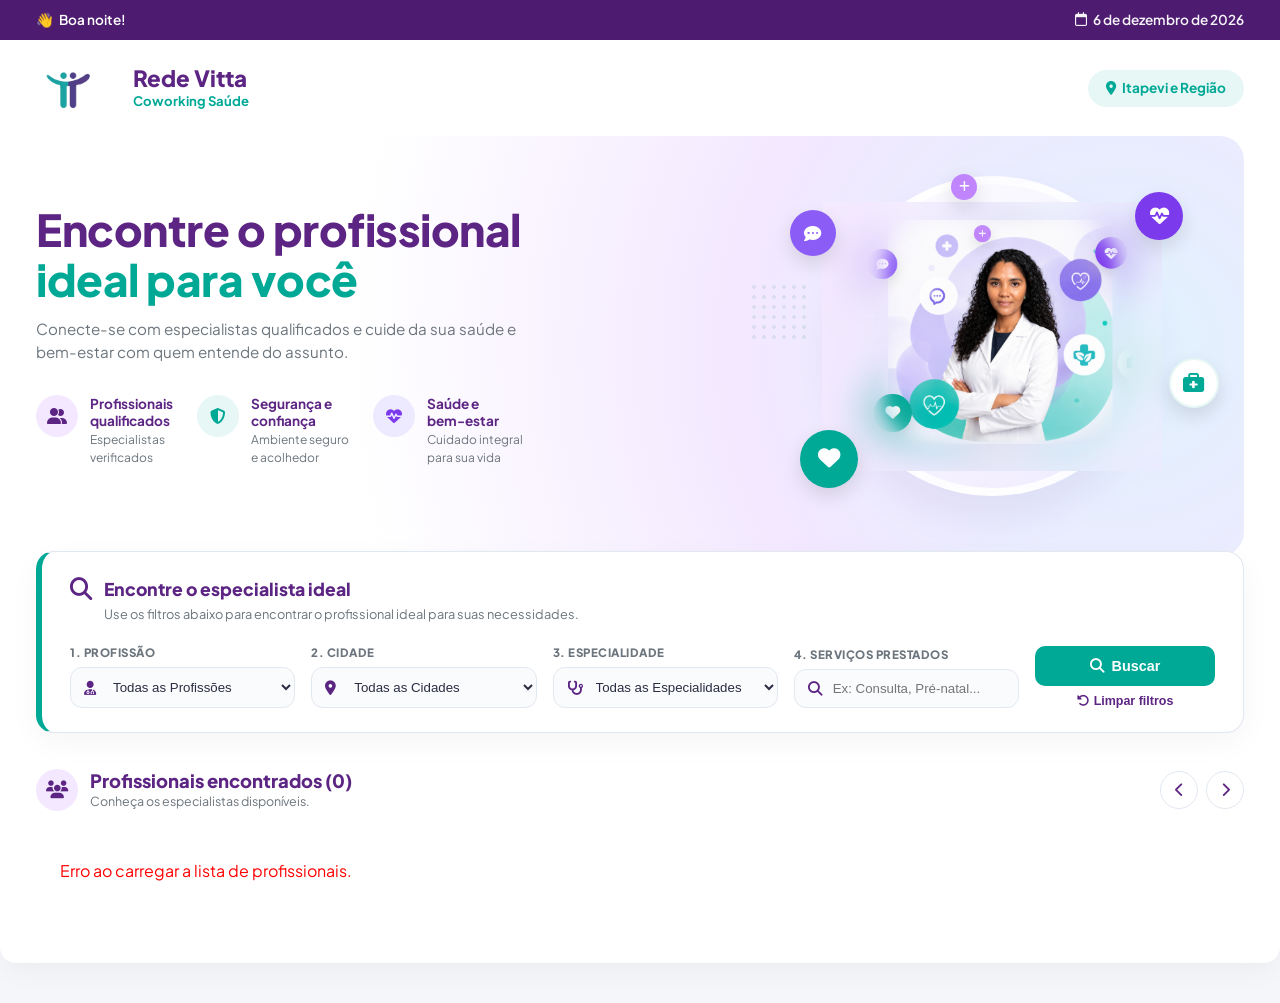
==== commit f01d5dc2: "Update index.html" ====
--- a/index.html
+++ b/index.html
@@ -3,9 +3,8 @@
 <head>
   <meta charset="UTF-8">
   <meta name="viewport" content="width=device-width, initial-scale=1.0">
-  <title>Catálogo de Profissionais</title>
-
-  <!-- Fontes e Ícones -->
+  <title>Catálogo de Profissionais - Rede Vitta</title>
+  
   <link rel="preconnect" href="https://fonts.googleapis.com">
   <link rel="preconnect" href="https://fonts.gstatic.com" crossorigin>
   <link href="https://fonts.googleapis.com/css2?family=Plus+Jakarta+Sans:wght@400;500;600;700;800&display=swap" rel="stylesheet">
@@ -13,670 +12,1104 @@
 
   <style>
     :root {
-      --primary: #4F46E5;
-      --primary-hover: #4338CA;
-      --primary-light: #EEF2FF;
-      --bg: #F8FAFC;
-      --surface: #FFFFFF;
-      --text: #0F172A;
-      --text-muted: #64748B;
-      --border: #E2E8F0;
-      --radius-lg: 16px;
-      --radius-md: 12px;
-      --radius-sm: 8px;
-      --shadow-sm: 0 1px 2px 0 rgb(0 0 0 / 0.05);
-      --shadow-md: 0 4px 6px -1px rgb(0 0 0 / 0.1), 0 2px 4px -2px rgb(0 0 0 / 0.1);
-      --shadow-lg: 0 10px 15px -3px rgb(0 0 0 / 0.1), 0 4px 6px -4px rgb(0 0 0 / 0.1);
-    }
-
-    * {
-      box-sizing: border-box;
-      margin: 0;
-      padding: 0;
+      --primary: #5c2483;
+      --primary-dark: #4d1b70;
+      --primary-light: #f3e8ff;
+      --secondary: #00a896;
+      --secondary-light: #e6f7f5;
+      --bg: #f4f6f9;
+      --card-bg: #ffffff;
+      --text-main: #2b2d42;
+      --text-muted: #6c757d;
+      --border: #e2e8f0;
+      --radius: 16px;
+      --shadow: 0 10px 30px -5px rgba(0, 0, 0, 0.05);
+    }
+
+    * { box-sizing: border-box; margin: 0; padding: 0; }
+
+    body {
       font-family: 'Plus Jakarta Sans', sans-serif;
-    }
-
-    body {
       background-color: var(--bg);
-      color: var(--text);
+      color: var(--text-main);
       line-height: 1.5;
-      padding-bottom: 60px;
-    }
-
-    .header {
-      background: var(--surface);
-      border-bottom: 1px solid var(--border);
-      padding: 30px 20px;
-      text-align: center;
-      margin-bottom: 30px;
-    }
-
-    .header h1 {
-      font-size: 2rem;
+      padding-bottom: 40px;
+    }
+
+    /* Moldura Principal */
+    .page-frame {
+      background: var(--card-bg);
+      border-radius: 0 0 16px 16px;
+      padding-bottom: 40px;
+      overflow: hidden;
+      box-shadow: var(--shadow);
+      max-width: 1280px;
+      margin: 0 auto;
+    }
+
+    /* Topbar Roxa Escura */
+    .top-bar {
+      background: var(--primary-dark);
+      color: #ffffff;
+      padding: 10px 36px;
+      font-size: 0.85rem;
+      display: flex;
+      justify-content: space-between;
+      align-items: center;
+      font-weight: 600;
+    }
+
+    .top-bar-greeting { display: flex; align-items: center; gap: 6px; }
+    .top-bar-date { display: flex; align-items: center; gap: 6px; opacity: 0.95; }
+
+    /* Header */
+    header {
+      background: var(--card-bg);
+      padding: 24px 36px;
+    }
+
+    .header-container {
+      display: flex;
+      justify-content: space-between;
+      align-items: center;
+    }
+
+    .brand { display: flex; align-items: center; gap: 12px; }
+    
+    .brand-logo-img {
+      max-height: 48px;
+      width: auto;
+      object-fit: contain;
+    }
+    
+    .brand-logo-fallback {
+      background: var(--primary-light);
+      color: var(--primary);
+      width: 44px;
+      height: 44px;
+      border-radius: 12px;
+      display: flex;
+      align-items: center;
+      justify-content: center;
+      font-size: 1.3rem;
+    }
+    
+    .brand-title { font-size: 1.4rem; font-weight: 800; color: var(--primary); line-height: 1.1; }
+    .brand-subtitle { font-size: 0.82rem; color: var(--secondary); font-weight: 700; }
+
+    .badge-location {
+      background-color: var(--secondary-light);
+      color: var(--secondary);
+      padding: 8px 18px;
+      border-radius: 20px;
+      font-size: 0.85rem;
+      font-weight: 700;
+      display: flex;
+      align-items: center;
+      gap: 6px;
+    }
+
+    .container { padding: 0 36px; }
+
+    /* HERO BANNER - Idêntico à imagem de referência */
+    .hero {
+      position: relative;
+      display: grid;
+      grid-template-columns: 1.15fr 0.85fr;
+      align-items: center;
+      padding: 20px 0 40px 0;
+      gap: 20px;
+      background: radial-gradient(circle at 90% 50%, #e0f2fe 0%, #f3e8ff 35%, transparent 70%);
+      border-radius: 24px;
+      margin-bottom: -15px;
+    }
+
+    @media (max-width: 960px) {
+      .hero { grid-template-columns: 1fr; text-align: center; }
+      .hero-features { justify-content: center; }
+    }
+
+    .hero-content {
+      padding-right: 15px;
+      z-index: 2;
+    }
+
+    .hero-title {
+      font-size: 2.75rem;
       font-weight: 800;
       color: var(--primary);
-      margin-bottom: 8px;
-    }
-
-    .header p {
+      line-height: 1.12;
+      margin-bottom: 14px;
+      letter-spacing: -0.5px;
+    }
+
+    .hero-title span {
+      color: var(--secondary);
+      display: block;
+    }
+
+    .hero-subtitle {
+      font-size: 0.95rem;
       color: var(--text-muted);
+      max-width: 480px;
+      margin-bottom: 32px;
+      line-height: 1.5;
+    }
+
+    /* Ícones de Benefícios (Lado a Lado) */
+    .hero-features {
+      display: flex;
+      gap: 24px;
+      flex-wrap: wrap;
+    }
+
+    .feature-item {
+      display: flex;
+      align-items: flex-start;
+      gap: 12px;
+    }
+
+    .feature-icon {
+      width: 42px;
+      height: 42px;
+      border-radius: 50%;
+      display: flex;
+      align-items: center;
+      justify-content: center;
       font-size: 1rem;
-    }
-
-    .container {
-      max-width: 1200px;
-      margin: 0 auto;
-      padding: 0 20px;
-    }
-
-    /* FILTROS */
+      flex-shrink: 0;
+    }
+
+    .feature-icon.purple { background: #f3e8ff; color: var(--primary); }
+    .feature-icon.teal { background: #e6f7f5; color: var(--secondary); }
+    .feature-icon.lavender { background: #ede9fe; color: #7c3aed; }
+
+    .feature-text h4 {
+      font-size: 0.85rem;
+      font-weight: 700;
+      color: var(--primary);
+      line-height: 1.25;
+    }
+
+    .feature-text p {
+      font-size: 0.75rem;
+      color: var(--text-muted);
+      margin-top: 2px;
+    }
+
+    /* Área Gráfica da Médica + Elementos Flutuantes */
+    .hero-graphics-container {
+      position: relative;
+      display: flex;
+      justify-content: center;
+      align-items: center;
+      z-index: 1;
+      min-height: 360px;
+    }
+
+    /* Círculo Principal e Anéis de Fundo */
+    .hero-circle-bg {
+      position: absolute;
+      width: 320px;
+      height: 320px;
+      border-radius: 50%;
+      background: linear-gradient(135deg, rgba(255,255,255,0.9) 0%, rgba(243,232,255,0.6) 100%);
+      border: 8px solid rgba(255, 255, 255, 0.8);
+      box-shadow: 0 20px 40px rgba(92, 36, 131, 0.08);
+      z-index: 1;
+    }
+
+    .hero-banner-img {
+      position: relative;
+      z-index: 2;
+      max-width: 340px;
+      height: auto;
+      object-fit: contain;
+    }
+
+    /* Ícones Flutuantes em Volta da Médica */
+    .floating-badge {
+      position: absolute;
+      border-radius: 50%;
+      display: flex;
+      align-items: center;
+      justify-content: center;
+      color: white;
+      box-shadow: 0 8px 20px rgba(0,0,0,0.12);
+      z-index: 3;
+    }
+
+    .badge-chat {
+      top: 15%;
+      left: 10%;
+      width: 46px;
+      height: 46px;
+      background: #8b5cf6;
+      font-size: 1.1rem;
+    }
+
+    .badge-pulse {
+      top: 10%;
+      right: 12%;
+      width: 48px;
+      height: 48px;
+      background: #7c3aed;
+      font-size: 1.2rem;
+    }
+
+    .badge-heart {
+      bottom: 8%;
+      left: 12%;
+      width: 58px;
+      height: 58px;
+      background: #00a896;
+      font-size: 1.4rem;
+    }
+
+    .badge-leaf {
+      bottom: 30%;
+      right: 5%;
+      width: 50px;
+      height: 50px;
+      background: #ffffff;
+      color: #00a896;
+      border: 2px solid #e6f7f5;
+      font-size: 1.3rem;
+    }
+
+    .badge-plus {
+      top: 5%;
+      left: 42%;
+      width: 26px;
+      height: 26px;
+      background: #c084fc;
+      font-size: 0.75rem;
+    }
+
+    /* Pattern de Pontos */
+    .dots-pattern {
+      position: absolute;
+      top: 35%;
+      left: 2%;
+      width: 60px;
+      height: 60px;
+      background-image: radial-gradient(#cbd5e1 2px, transparent 2px);
+      background-size: 10px 10px;
+      opacity: 0.6;
+      z-index: 0;
+    }
+
+    /* Card de Filtros Reformulado com Borda Teal Lateral */
     .filter-card {
-      background: var(--surface);
-      border-radius: var(--radius-lg);
-      padding: 24px;
-      box-shadow: var(--shadow-md);
+      position: relative;
+      background: #ffffff;
       border: 1px solid var(--border);
-      margin-bottom: 40px;
+      border-left: 6px solid var(--secondary); /* Detalhe verde teal da imagem */
+      border-radius: 18px;
+      padding: 24px 28px;
+      margin-top: 10px;
+      margin-bottom: 36px;
+      box-shadow: 0 10px 30px rgba(0, 0, 0, 0.04);
+      z-index: 5;
+    }
+
+    .filter-card-header {
+      display: flex;
+      align-items: flex-start;
+      gap: 12px;
+      margin-bottom: 20px;
+    }
+
+    .filter-card-header i {
+      font-size: 1.4rem;
+      color: var(--primary);
+      margin-top: 2px;
+    }
+
+    .filter-card-title h3 {
+      font-size: 1.1rem;
+      font-weight: 800;
+      color: var(--primary);
+    }
+
+    .filter-card-title p {
+      font-size: 0.8rem;
+      color: var(--text-muted);
+      margin-top: 2px;
     }
 
     .filter-grid {
       display: grid;
-      grid-template-columns: repeat(auto-fit, minmax(200px, 1fr));
+      grid-template-columns: repeat(4, 1fr) 180px;
       gap: 16px;
-      margin-bottom: 20px;
-    }
-
-    .form-group {
-      display: flex;
-      flex-direction: column;
-      gap: 6px;
-    }
-
-    .form-group label {
-      font-size: 0.85rem;
-      font-weight: 600;
+      align-items: end;
+    }
+
+    @media (max-width: 1100px) {
+      .filter-grid { grid-template-columns: repeat(2, 1fr); }
+      .filter-actions { grid-column: span 2; }
+    }
+
+    @media (max-width: 640px) {
+      .filter-grid { grid-template-columns: 1fr; }
+      .filter-actions { grid-column: span 1; }
+    }
+
+    .filter-group { display: flex; flex-direction: column; gap: 6px; }
+    .filter-group label {
+      font-size: 0.72rem;
+      font-weight: 800;
       color: var(--text-muted);
       text-transform: uppercase;
       letter-spacing: 0.5px;
     }
 
-    .form-control {
+    .filter-input-wrapper {
+      position: relative;
+      display: flex;
+      align-items: center;
+    }
+
+    .filter-input-wrapper i {
+      position: absolute;
+      left: 14px;
+      color: var(--primary);
+      font-size: 0.9rem;
+      pointer-events: none;
+      z-index: 1;
+    }
+
+    .filter-group select, .filter-group input {
       width: 100%;
-      padding: 10px 14px;
+      padding: 11px 12px 11px 38px;
       border: 1px solid var(--border);
-      border-radius: var(--radius-sm);
-      font-size: 0.95rem;
-      background-color: var(--bg);
-      color: var(--text);
+      border-radius: 12px;
+      background-color: #fafbfd;
+      font-size: 0.83rem;
+      color: var(--text-main);
       outline: none;
       transition: all 0.2s;
-    }
-
-    .form-control:focus {
+      text-overflow: ellipsis;
+      white-space: nowrap;
+    }
+
+    .filter-group select:focus, .filter-group input:focus {
       border-color: var(--primary);
-      box-shadow: 0 0 0 3px rgba(79, 70, 229, 0.15);
-      background-color: var(--surface);
+      background-color: #ffffff;
+      box-shadow: 0 0 0 3px rgba(92, 36, 131, 0.1);
     }
 
     .filter-actions {
       display: flex;
+      flex-direction: column;
+      align-items: center;
+      gap: 8px;
+    }
+
+    .btn-search {
+      background-color: var(--secondary);
+      color: white;
+      border: none;
+      padding: 12px 20px;
+      border-radius: 10px;
+      font-weight: 700;
+      font-size: 0.9rem;
+      cursor: pointer;
+      display: flex;
+      align-items: center;
+      justify-content: center;
+      gap: 8px;
+      width: 100%;
+      transition: all 0.2s;
+    }
+
+    .btn-search:hover { opacity: 0.92; transform: translateY(-1px); }
+
+    .btn-reset {
+      background: transparent;
+      border: none;
+      color: var(--primary);
+      font-size: 0.78rem;
+      font-weight: 600;
+      cursor: pointer;
+      display: inline-flex;
+      align-items: center;
+      gap: 5px;
+    }
+
+    .btn-reset:hover { text-decoration: underline; }
+
+    /* Controles & Resultados */
+    .results-header {
+      display: flex;
+      justify-content: space-between;
+      align-items: center;
+      margin-bottom: 18px;
+    }
+
+    .results-title-group {
+      display: flex;
+      align-items: center;
       gap: 12px;
-      justify-content: flex-end;
-    }
-
-    .btn {
-      padding: 10px 20px;
-      border-radius: var(--radius-sm);
-      font-weight: 600;
-      font-size: 0.95rem;
+    }
+
+    .results-icon {
+      width: 42px;
+      height: 42px;
+      border-radius: 50%;
+      background: var(--primary-light);
+      color: var(--primary);
+      display: flex;
+      align-items: center;
+      justify-content: center;
+      font-size: 1.1rem;
+    }
+
+    .results-count {
+      font-weight: 800;
+      color: var(--primary);
+      font-size: 1.15rem;
+      line-height: 1.2;
+    }
+
+    .results-subtitle {
+      font-size: 0.78rem;
+      color: var(--text-muted);
+    }
+
+    .carousel-controls { display: flex; gap: 8px; }
+
+    .btn-nav {
+      width: 38px;
+      height: 38px;
+      border-radius: 50%;
+      border: 1px solid var(--border);
+      background: var(--card-bg);
+      color: var(--primary);
+      display: flex;
+      align-items: center;
+      justify-content: center;
       cursor: pointer;
-      border: none;
+      font-size: 0.9rem;
       transition: all 0.2s;
-      display: inline-flex;
-      align-items: center;
-      gap: 8px;
-    }
-
-    .btn-primary {
+    }
+
+    .btn-nav:hover {
       background: var(--primary);
       color: white;
-    }
-
-    .btn-primary:hover {
-      background: var(--primary-hover);
-    }
-
-    .btn-secondary {
-      background: transparent;
-      color: var(--text-muted);
-      border: 1px solid var(--border);
-    }
-
-    .btn-secondary:hover {
-      background: var(--bg);
-      color: var(--text);
-    }
-
-    /* CARROSSEL DE DESTAQUES */
-    .section-title {
-      font-size: 1.25rem;
-      font-weight: 700;
-      margin-bottom: 16px;
-      display: flex;
-      align-items: center;
-      justify-content: space-between;
-    }
-
-    .carousel-wrapper {
-      position: relative;
-      margin-bottom: 40px;
-    }
-
-    .carousel-container {
-      display: flex;
-      gap: 16px;
+      border-color: var(--primary);
+    }
+
+    /* Carrossel Horizontal */
+    .cards-slider-container {
       overflow-x: auto;
       scroll-behavior: smooth;
-      padding: 10px 5px;
-      scrollbar-width: none;
-    }
-
-    .carousel-container::-webkit-scrollbar {
-      display: none;
-    }
-
-    .carousel-btn {
-      position: absolute;
-      top: 50%;
-      transform: translateY(-50%);
-      width: 40px;
-      height: 40px;
-      border-radius: 50%;
-      background: var(--surface);
-      border: 1px solid var(--border);
-      box-shadow: var(--shadow-md);
-      cursor: pointer;
-      z-index: 10;
-      display: flex;
-      align-items: center;
-      justify-content: center;
-      color: var(--text);
-    }
-
-    .carousel-btn.prev { left: -20px; }
-    .carousel-btn.next { right: -20px; }
-
-    /* CARDS */
-    .grid-profissionais {
-      display: grid;
-      grid-template-columns: repeat(auto-fill, minmax(260px, 1fr));
-      gap: 20px;
-    }
-
+      padding: 10px 4px 20px 4px;
+      scrollbar-width: thin;
+      scrollbar-color: var(--primary) transparent;
+    }
+
+    .cards-slider-container::-webkit-scrollbar { height: 6px; }
+    .cards-slider-container::-webkit-scrollbar-thumb {
+      background-color: var(--primary);
+      border-radius: 10px;
+    }
+
+    .cards-grid {
+      display: flex;
+      gap: 16px;
+      width: max-content;
+    }
+
+    /* Cards de Profissional */
     .prof-card {
-      background: var(--surface);
-      border: 1px solid var(--border);
-      border-radius: var(--radius-md);
-      padding: 20px;
+      width: 350px;
+      background: var(--card-bg);
+      border-radius: var(--radius);
+      box-shadow: 0 4px 12px rgba(0, 0, 0, 0.03);
+      padding: 18px;
+      display: flex;
+      align-items: flex-start;
+      gap: 14px;
       position: relative;
       cursor: pointer;
-      transition: all 0.2s;
-      display: flex;
-      flex-direction: column;
-      align-items: center;
-      text-align: center;
+      transition: transform 0.2s, box-shadow 0.2s;
+      border: 1px solid var(--border);
+      flex-shrink: 0;
     }
 
     .prof-card:hover {
-      transform: translateY(-4px);
-      box-shadow: var(--shadow-lg);
-      border-color: var(--primary-light);
-    }
-
-    .prof-card.carousel-item {
-      min-width: 250px;
-      max-width: 250px;
-      flex-shrink: 0;
+      transform: translateY(-3px);
+      box-shadow: 0 12px 25px -5px rgba(0, 0, 0, 0.08);
+      border-color: var(--primary);
     }
 
     .prof-fav {
       position: absolute;
-      top: 16px;
-      right: 16px;
-      color: var(--text-muted);
-      font-size: 1.1rem;
-      cursor: pointer;
+      top: 14px;
+      right: 14px;
+      color: #94a3b8;
+      font-size: 1rem;
       transition: color 0.2s;
     }
 
-    .prof-fav:hover, .prof-fav.fa-solid {
-      color: #EF4444;
-    }
+    .prof-fav:hover { color: #e11d48; }
 
     .prof-avatar {
       width: 80px;
       height: 80px;
       border-radius: 50%;
-      background: var(--primary-light);
-      color: var(--primary);
+      overflow: hidden;
+      background: #f1f5f9;
       display: flex;
       align-items: center;
       justify-content: center;
-      font-size: 2rem;
-      margin-bottom: 14px;
-      overflow: hidden;
-      border: 2px solid var(--border);
-    }
-
-    .prof-avatar img {
-      width: 100%;
-      height: 100%;
-      object-fit: cover;
-    }
-
-    .prof-name {
-      font-size: 1.05rem;
-      font-weight: 700;
-      color: var(--text);
-      margin-bottom: 4px;
+      border: 2px solid #f8fafc;
+      flex-shrink: 0;
+    }
+
+    .prof-avatar img { width: 100%; height: 100%; object-fit: cover; }
+    .prof-avatar i { font-size: 2rem; color: #94a3b8; }
+
+    .prof-body { display: flex; flex-direction: column; flex-grow: 1; min-width: 0; }
+
+    .prof-name { 
+      font-size: 0.98rem; 
+      font-weight: 700; 
+      color: var(--primary); 
+      margin-bottom: 2px;
+      padding-right: 18px;
       white-space: nowrap;
       overflow: hidden;
       text-overflow: ellipsis;
-      width: 100%;
-    }
-
-    .prof-profession {
-      font-size: 0.85rem;
+    }
+
+    .prof-profession { font-size: 0.78rem; font-weight: 500; color: var(--text-muted); }
+    .prof-spec { font-size: 0.78rem; color: var(--secondary); font-weight: 700; margin-bottom: 6px; }
+
+    .prof-location {
+      font-size: 0.74rem;
+      color: var(--text-muted);
+      display: flex;
+      align-items: center;
+      gap: 4px;
+      margin-bottom: 8px;
+    }
+
+    .prof-tags { display: flex; flex-wrap: wrap; gap: 4px; margin-bottom: 8px; }
+
+    .prof-tag {
+      background: var(--primary-light);
+      color: var(--primary);
+      font-size: 0.68rem;
+      padding: 3px 8px;
+      border-radius: 12px;
       font-weight: 600;
-      color: var(--primary);
-      margin-bottom: 4px;
-    }
-
-    .prof-spec {
-      font-size: 0.8rem;
+      white-space: nowrap;
+    }
+
+    .prof-hours {
+      font-size: 0.72rem;
       color: var(--text-muted);
-      margin-bottom: 12px;
-      white-space: nowrap;
-      overflow: hidden;
-      text-overflow: ellipsis;
-      width: 100%;
-    }
-
-    .prof-location {
-      font-size: 0.8rem;
-      color: var(--text-muted);
       display: flex;
       align-items: center;
       gap: 4px;
-      margin-bottom: 12px;
-    }
-
-    .prof-tags {
-      display: flex;
-      gap: 6px;
-      flex-wrap: wrap;
-      justify-content: center;
-      margin-bottom: 12px;
-    }
-
-    .prof-tag {
-      background: var(--bg);
-      border: 1px solid var(--border);
-      padding: 2px 8px;
-      border-radius: 20px;
-      font-size: 0.75rem;
-      color: var(--text-muted);
-    }
-
-    .prof-hours {
-      font-size: 0.75rem;
-      color: var(--text-muted);
-      border-top: 1px dashed var(--border);
-      width: 100%;
-      padding-top: 8px;
-    }
-
-    /* MODAL */
-    .modal-overlay {
-      position: fixed;
-      top: 0;
-      left: 0;
-      width: 100%;
-      height: 100%;
-      background: rgba(15, 23, 42, 0.6);
-      backdrop-filter: blur(4px);
-      display: flex;
-      align-items: center;
-      justify-content: center;
-      z-index: 1000;
-      opacity: 0;
-      pointer-events: none;
-      transition: all 0.3s;
-    }
-
-    .modal-overlay.active {
-      opacity: 1;
-      pointer-events: all;
-    }
-
-    .modal-card {
-      background: var(--surface);
-      border-radius: var(--radius-lg);
-      width: 90%;
-      max-width: 600px;
-      max-height: 90vh;
-      overflow-y: auto;
-      padding: 30px;
-      position: relative;
-      box-shadow: var(--shadow-lg);
-    }
-
-    .modal-close {
-      position: absolute;
-      top: 20px;
-      right: 20px;
-      background: var(--bg);
-      border: none;
+    }
+
+    /* Card Dica de Bem-Estar */
+    .card-tip {
+      width: 240px;
+      background: #f8f4ff;
+      border: 1px solid #e9d8fd;
+      border-radius: var(--radius);
+      padding: 20px;
+      display: flex;
+      flex-direction: column;
+      flex-shrink: 0;
+    }
+
+    .tip-header { display: flex; align-items: center; gap: 8px; margin-bottom: 12px; }
+    .tip-icon {
       width: 32px;
       height: 32px;
       border-radius: 50%;
+      background: var(--primary);
+      color: white;
+      display: flex;
+      align-items: center;
+      justify-content: center;
+      font-size: 0.85rem;
+    }
+
+    .tip-title { font-size: 0.85rem; font-weight: 700; color: var(--primary); }
+    .tip-text { font-size: 0.78rem; color: #555; line-height: 1.4; margin-bottom: 16px; }
+
+    .btn-tip {
+      background-color: var(--primary);
+      color: white;
+      border: none;
+      padding: 8px 16px;
+      border-radius: 8px;
+      font-size: 0.78rem;
+      font-weight: 700;
       cursor: pointer;
+      margin-top: auto;
+      align-self: flex-start;
+    }
+
+    .btn-tip:hover { background-color: var(--primary-dark); }
+
+    /* Modal Pop-up */
+    .modal-overlay {
+      position: fixed;
+      top: 0; left: 0; right: 0; bottom: 0;
+      background: rgba(0, 0, 0, 0.6);
       display: flex;
       align-items: center;
       justify-content: center;
+      z-index: 9999;
+      opacity: 0;
+      visibility: hidden;
+      transition: all 0.3s ease;
+      padding: 20px;
+    }
+
+    .modal-overlay.active { opacity: 1; visibility: visible; }
+
+    .modal-card {
+      background: #fff;
+      border-radius: var(--radius);
+      width: 100%;
+      max-width: 850px;
+      max-height: 90vh;
+      overflow-y: auto;
+      box-shadow: 0 20px 40px rgba(0,0,0,0.2);
+      display: grid;
+      grid-template-columns: 280px 1fr;
+      position: relative;
+    }
+
+    @media (max-width: 700px) { .modal-card { grid-template-columns: 1fr; } }
+
+    .modal-close {
+      position: absolute;
+      top: 14px; right: 18px;
+      background: transparent;
+      border: none;
+      font-size: 1.5rem;
+      cursor: pointer;
       color: var(--text-muted);
-    }
-
-    .modal-header {
-      display: flex;
-      gap: 20px;
-      align-items: center;
-      margin-bottom: 24px;
-    }
-
-    .modal-avatar {
-      width: 90px;
-      height: 90px;
+      z-index: 10;
+    }
+
+    .profile-sidebar {
+      background: linear-gradient(180deg, var(--primary) 0%, var(--primary-dark) 100%);
+      color: white;
+      padding: 30px 20px;
+      display: flex;
+      flex-direction: column;
+      align-items: center;
+      text-align: center;
+    }
+
+    .profile-avatar-large {
+      width: 130px;
+      height: 130px;
       border-radius: 50%;
-      background: var(--primary-light);
-      color: var(--primary);
+      border: 4px solid rgba(255, 255, 255, 0.2);
+      background-color: #eceff1;
       display: flex;
       align-items: center;
       justify-content: center;
-      font-size: 2.5rem;
-      flex-shrink: 0;
+      font-size: 3rem;
+      color: var(--text-muted);
+      margin-bottom: 16px;
       overflow: hidden;
     }
 
-    .modal-avatar img {
-      width: 100%;
-      height: 100%;
-      object-fit: cover;
-    }
-
-    .modal-title-area h2 {
-      font-size: 1.4rem;
+    .profile-avatar-large img { width: 100%; height: 100%; object-fit: cover; }
+
+    .profile-register {
+      background: rgba(255, 255, 255, 0.2);
+      padding: 4px 12px;
+      border-radius: 12px;
+      font-size: 0.85rem;
+      font-weight: 600;
+      margin-top: 10px;
+    }
+
+    .profile-info { padding: 30px; display: flex; flex-direction: column; gap: 16px; }
+
+    .info-section h3 {
+      font-size: 0.8rem;
+      text-transform: uppercase;
+      letter-spacing: 0.5px;
+      color: var(--secondary);
+      margin-bottom: 4px;
+      display: flex;
+      align-items: center;
+      gap: 6px;
+    }
+
+    .info-section p { font-size: 0.92rem; color: var(--text-main); }
+
+    .contact-links { display: flex; gap: 10px; margin-top: 10px; flex-wrap: wrap; }
+    .contact-btn {
+      padding: 10px 16px;
+      border-radius: 8px;
+      text-decoration: none;
+      font-size: 0.85rem;
       font-weight: 700;
-    }
-
-    .modal-reg {
-      font-size: 0.85rem;
-      color: var(--text-muted);
-    }
-
-    .modal-section {
-      margin-bottom: 20px;
-    }
-
-    .modal-section h4 {
-      font-size: 0.9rem;
-      color: var(--text-muted);
-      text-transform: uppercase;
-      margin-bottom: 6px;
-    }
-
-    .modal-section p {
-      font-size: 0.95rem;
-      color: var(--text);
-    }
-
-    .modal-contacts {
-      display: flex;
-      gap: 10px;
-      flex-wrap: wrap;
-      margin-top: 24px;
-      padding-top: 20px;
-      border-top: 1px solid var(--border);
-    }
-
-    .contact-btn {
-      flex: 1;
-      min-width: 140px;
-      padding: 10px;
-      border-radius: var(--radius-sm);
-      text-decoration: none;
-      font-weight: 600;
-      font-size: 0.9rem;
-      display: flex;
-      align-items: center;
-      justify-content: center;
-      gap: 8px;
-    }
-
-    .btn-whatsapp-modal { background: #25D366; color: white; }
-    .btn-email-modal { background: var(--primary-light); color: var(--primary); }
-    .btn-instagram-modal { background: #E1306C; color: white; }
+      color: white;
+      display: inline-flex;
+      align-items: center;
+      gap: 6px;
+    }
+
+    .btn-whatsapp-modal { background-color: #25d366; }
+    .btn-email-modal { background-color: #ea4335; }
+    .btn-instagram-modal { background: linear-gradient(45deg, #f09433, #e6683c, #dc2743, #cc2366, #bc1888); }
   </style>
 </head>
 <body>
 
-  <header class="header">
-    <h1>Encontre Profissionais</h1>
-    <p>Conecte-se com especialistas da sua região</p>
-  </header>
-
-  <div class="container">
+  <div class="page-frame">
     
-    <!-- ÁREA DE FILTROS -->
-    <div class="filter-card">
-      <div class="filter-grid">
-        <div class="form-group">
-          <label>Profissão</label>
-          <select id="selectProfissao" class="form-control">
-            <option value="">Todas</option>
-          </select>
-        </div>
-        <div class="form-group">
-          <label>Cidade</label>
-          <select id="selectCidade" class="form-control">
-            <option value="">Todas</option>
-          </select>
-        </div>
-        <div class="form-group">
-          <label>Especialidade</label>
-          <select id="selectEspecialidade" class="form-control">
-            <option value="">Todas</option>
-          </select>
-        </div>
-        <div class="form-group">
-          <label>Serviços / Palavra-chave</label>
-          <input type="text" id="inputServicos" class="form-control" placeholder="Ex: Fisioterapia, Exames...">
-        </div>
+    <!-- Topbar Roxa Escura -->
+    <div class="top-bar">
+      <div class="top-bar-greeting">
+        👋 <span id="textoSaudacao">Boa noite!</span>
       </div>
-      <div class="filter-actions">
-        <button class="btn btn-secondary" onclick="limparFiltros()">Limpar</button>
-        <button class="btn btn-primary" onclick="aplicarFiltros()"><i class="fa-solid fa-magnifying-glass"></i> Filtrar</button>
+      <div class="top-bar-date">
+        <i class="fa-regular fa-calendar"></i>
+        <span id="textoData">25 de agosto de 2026</span>
       </div>
     </div>
 
-    <!-- CARROSSEL DE DESTAQUES -->
-    <div class="section-title">
-      <span>Destaques da Semana</span>
+    <!-- Header -->
+    <header>
+      <div class="header-container">
+        <div class="brand">
+          <img src="logo-rede-vitta.png" alt="Logo Rede Vitta" class="brand-logo-img"
+               onerror="this.src='./logo-rede-vitta.png'; this.onerror=function(){ this.style.display='none'; document.getElementById('logoFallback').style.display='flex'; };">
+          <div class="brand-logo-fallback" id="logoFallback" style="display: none;">
+            <i class="fa-solid fa-hospital-user"></i>
+          </div>
+          <div>
+            <div class="brand-title">Rede Vitta</div>
+            <div class="brand-subtitle">Coworking Saúde</div>
+          </div>
+        </div>
+        <div class="badge-location">
+          <i class="fa-solid fa-location-dot"></i> Itapevi e Região
+        </div>
+      </div>
+    </header>
+
+    <div class="container">
+      
+      <!-- HERO BANNER (Modelo Exato da Imagem) -->
+      <div class="hero">
+        <div class="hero-content">
+          <h1 class="hero-title">Encontre o profissional<span>ideal para você</span></h1>
+          <p class="hero-subtitle">Conecte-se com especialistas qualificados e cuide da sua saúde e bem-estar com quem entende do assunto.</p>
+          
+          <div class="hero-features">
+            <div class="feature-item">
+              <div class="feature-icon purple"><i class="fa-solid fa-user-group"></i></div>
+              <div class="feature-text">
+                <h4>Profissionais<br>qualificados</h4>
+                <p>Especialistas<br>verificados</p>
+              </div>
+            </div>
+
+            <div class="feature-item">
+              <div class="feature-icon teal"><i class="fa-solid fa-shield-halved"></i></div>
+              <div class="feature-text">
+                <h4>Segurança e<br>confiança</h4>
+                <p>Ambiente seguro<br>e acolhedor</p>
+              </div>
+            </div>
+
+            <div class="feature-item">
+              <div class="feature-icon lavender"><i class="fa-solid fa-heart-pulse"></i></div>
+              <div class="feature-text">
+                <h4>Saúde e<br>bem-estar</h4>
+                <p>Cuidado integral<br>para sua vida</p>
+              </div>
+            </div>
+          </div>
+        </div>
+
+        <!-- Médica com Círculo e Ícones Flutuantes Decorativos -->
+        <div class="hero-graphics-container">
+          <div class="dots-pattern"></div>
+          <div class="hero-circle-bg"></div>
+
+          <!-- Ícones Flutuantes -->
+          <div class="floating-badge badge-chat"><i class="fa-solid fa-comment-dots"></i></div>
+          <div class="floating-badge badge-pulse"><i class="fa-solid fa-heart-pulse"></i></div>
+          <div class="floating-badge badge-heart"><i class="fa-solid fa-heart"></i></div>
+          <div class="floating-badge badge-leaf"><i class="fa-solid fa-briefcase-medical"></i></div>
+          <div class="floating-badge badge-plus"><i class="fa-solid fa-plus"></i></div>
+
+          <img src="hero-profissional.png" alt="Profissional da Saúde" class="hero-banner-img"
+               onerror="this.src='./hero-profissional.png'; this.onerror=null;">
+        </div>
+      </div>
+
+      <!-- CARD DE FILTROS (Com barra verde lateral teal igual à imagem) -->
+      <div class="filter-card">
+        <div class="filter-card-header">
+          <i class="fa-solid fa-magnifying-glass"></i>
+          <div class="filter-card-title">
+            <h3>Encontre o especialista ideal</h3>
+            <p>Use os filtros abaixo para encontrar o profissional ideal para suas necessidades.</p>
+          </div>
+        </div>
+
+        <div class="filter-grid">
+          
+          <div class="filter-group">
+            <label>1. Profissão</label>
+            <div class="filter-input-wrapper">
+              <i class="fa-solid fa-user-doctor"></i>
+              <select id="selectProfissao" onchange="aplicarFiltros()">
+                <option value="">Todas as Profissões</option>
+              </select>
+            </div>
+          </div>
+
+          <div class="filter-group">
+            <label>2. Cidade</label>
+            <div class="filter-input-wrapper">
+              <i class="fa-solid fa-location-dot"></i>
+              <select id="selectCidade" onchange="aplicarFiltros()">
+                <option value="">Todas as Cidades</option>
+              </select>
+            </div>
+          </div>
+
+          <div class="filter-group">
+            <label>3. Especialidade</label>
+            <div class="filter-input-wrapper">
+              <i class="fa-solid fa-stethoscope"></i>
+              <select id="selectEspecialidade" onchange="aplicarFiltros()">
+                <option value="">Todas as Especialidades</option>
+              </select>
+            </div>
+          </div>
+
+          <div class="filter-group">
+            <label>4. Serviços Prestados</label>
+            <div class="filter-input-wrapper">
+              <i class="fa-solid fa-magnifying-glass"></i>
+              <input type="text" id="inputServicos" placeholder="Ex: Consulta, Pré-natal..." oninput="aplicarFiltros()">
+            </div>
+          </div>
+
+          <div class="filter-actions">
+            <button class="btn-search" onclick="aplicarFiltros()">
+              <i class="fa-solid fa-magnifying-glass"></i> Buscar
+            </button>
+            <button class="btn-reset" onclick="limparFiltros()">
+              <i class="fa-solid fa-rotate-left"></i> Limpar filtros
+            </button>
+          </div>
+
+        </div>
+      </div>
+
+      <!-- Cabeçalho de Resultados -->
+      <div class="results-header">
+        <div class="results-title-group">
+          <div class="results-icon"><i class="fa-solid fa-users"></i></div>
+          <div>
+            <div class="results-count" id="contadorResultados">Profissionais encontrados (0)</div>
+            <div class="results-subtitle">Conheça os especialistas disponíveis.</div>
+          </div>
+        </div>
+        <div class="carousel-controls">
+          <button class="btn-nav" onclick="scrollCarrossel(-360)" title="Rolar para esquerda"><i class="fa-solid fa-chevron-left"></i></button>
+          <button class="btn-nav" onclick="scrollCarrossel(360)" title="Rolar para direita"><i class="fa-solid fa-chevron-right"></i></button>
+        </div>
+      </div>
+
+      <!-- Carrossel de Profissionais -->
+      <div class="cards-slider-container" id="sliderContainer">
+        <div class="cards-grid" id="gridProfissionais">
+          <div style="color: var(--text-muted); padding: 20px;">
+            Carregando profissionais...
+          </div>
+        </div>
+      </div>
+
     </div>
-    <div class="carousel-wrapper">
-      <button class="carousel-btn prev" onclick="scrollCarrossel(-280)"><i class="fa-solid fa-chevron-left"></i></button>
-      <div class="carousel-container" id="sliderContainer">
-        <!-- Cards do carrossel injetados via JS -->
-      </div>
-      <button class="carousel-btn next" onclick="scrollCarrossel(280)"><i class="fa-solid fa-chevron-right"></i></button>
-    </div>
-
-    <!-- LISTAGEM PRINCIPAL -->
-    <div class="section-title">
-      <span id="contadorResultados">Todos os Profissionais</span>
-    </div>
-    <div class="grid-profissionais" id="gridProfissionais">
-      <!-- Cards normais injetados via JS -->
-    </div>
-
   </div>
 
-  <!-- MODAL DE DETALHES -->
+  <!-- Modal Pop-up -->
   <div class="modal-overlay" id="modalResumo">
     <div class="modal-card">
-      <button class="modal-close" onclick="fecharModal()"><i class="fa-solid fa-xmark"></i></button>
+      <button class="modal-close" onclick="fecharModal()">&times;</button>
       
-      <div class="modal-header">
-        <div class="modal-avatar" id="modalFotoContainer">
+      <div class="profile-sidebar">
+        <div class="profile-avatar-large" id="modalFotoContainer">
           <i class="fa-solid fa-user"></i>
         </div>
-        <div class="modal-title-area">
-          <h2 id="modalNome">Nome do Profissional</h2>
-          <span class="modal-reg" id="modalRegistro">Reg: ---</span>
-        </div>
+        <h2 id="modalNome" style="font-size: 1.2rem;">Nome do Profissional</h2>
+        <div class="profile-register" id="modalRegistro">Reg: --</div>
       </div>
 
-      <div class="modal-section">
-        <h4>Biografia / Apresentação</h4>
-        <p id="modalBio">Sem informações.</p>
+      <div class="profile-info">
+        <div class="info-section">
+          <h3><i class="fa-solid fa-align-left"></i> Mini Biografia</h3>
+          <p id="modalBio">-</p>
+        </div>
+
+        <div class="info-section">
+          <h3><i class="fa-solid fa-stethoscope"></i> Especialidades</h3>
+          <p id="modalEspecialidades">-</p>
+        </div>
+
+        <div class="info-section">
+          <h3><i class="fa-solid fa-hand-holding-medical"></i> Serviços Prestados</h3>
+          <p id="modalServicos">-</p>
+        </div>
+
+        <div class="info-section">
+          <h3><i class="fa-solid fa-users"></i> Público-alvo</h3>
+          <p id="modalPublico">-</p>
+        </div>
+
+        <div class="info-section">
+          <h3><i class="fa-solid fa-laptop-house"></i> Modalidade de Atendimento</h3>
+          <p id="modalModalidade">-</p>
+        </div>
+
+        <div class="info-section">
+          <h3><i class="fa-solid fa-clock"></i> Período de Atendimento</h3>
+          <p id="modalPeriodos">-</p>
+        </div>
+
+        <div class="info-section">
+          <h3><i class="fa-solid fa-address-book"></i> Contato</h3>
+          <div class="contact-links" id="modalContatos"></div>
+        </div>
       </div>
 
-      <div class="modal-section">
-        <h4>Especialidade(s)</h4>
-        <p id="modalEspecialidades">-</p>
-      </div>
-
-      <div class="modal-section">
-        <h4>Serviços Pretendidos / Oferecidos</h4>
-        <p id="modalServicos">-</p>
-      </div>
-
-      <div class="modal-section">
-        <h4>Público Alvo</h4>
-        <p id="modalPublico">-</p>
-      </div>
-
-      <div class="modal-section">
-        <h4>Modalidade de Atendimento</h4>
-        <p id="modalModalidade">-</p>
-      </div>
-
-      <div class="modal-section">
-        <h4>Períodos de Atendimento</h4>
-        <p id="modalPeriodos">-</p>
-      </div>
-
-      <div class="modal-contacts" id="modalContatos">
-        <!-- Botões de contato dinâmicos -->
-      </div>
     </div>
   </div>
+
   <script>
-    const GOOGLE_SHEET_CSV_URL = 'https://docs.google.com/spreadsheets/d/e/2PACX-1vRsK54K2aKnd4ZfK8-s6r5wM2u-PZ-LgJ2R9v_W5w/pub?output=csv';
+    function atualizarDataESaudacao() {
+      const agora = new Date();
+      
+      const opcoesData = { day: 'numeric', month: 'long', year: 'numeric', timeZone: 'America/Sao_Paulo' };
+      const dataFormatada = agora.toLocaleDateString('pt-BR', opcoesData);
+      document.getElementById('textoData').innerText = dataFormatada;
+
+      const horaStr = agora.toLocaleTimeString('pt-BR', { hour: '2-digit', hour12: false, timeZone: 'America/Sao_Paulo' });
+      const hora = parseInt(horaStr, 10);
+
+      let saudacao = 'Boa noite!';
+      if (hora >= 5 && hora < 12) {
+        saudacao = 'Bom dia!';
+      } else if (hora >= 12 && hora < 18) {
+        saudacao = 'Boa tarde!';
+      }
+
+      document.getElementById('textoSaudacao').innerText = saudacao;
+    }
+
+    const CSV_URL = 'https://docs.google.com/spreadsheets/d/e/2PACX-1vQRSLkWdYOqO25SuyaGCdvfxKvoPXMRsWs9WBQ22Q_G64-DnHWdyWKEUbkbm8LirCKb0yZRT_Le-j5Q/pub?gid=1879601222&single=true&output=csv';
 
     let listaCompleta = [];
 
+    function formatarUrlDrive(url) {
+      if (!url) return '';
+      const match = url.match(/id=([a-zA-Z0-9_-]+)/) || url.match(/\/d\/([a-zA-Z0-9_-]+)/);
+      if (match && match[1]) {
+        return `https://lh3.googleusercontent.com/d/${match[1]}`;
+      }
+      return url;
+    }
+
+    function parseCSV(text) {
+      const p = textLine => {
+        let arr = [''], i = 0, c = false;
+        for (let ch of textLine) {
+          if (ch === '"') { c = !c; }
+          else if (ch === ',' && !c) { arr.push(''); i++; }
+          else { arr[i] += ch; }
+        }
+        return arr;
+      };
+
+      const lines = text.split(/\r?\n/);
+      const result = [];
+
+      for (let i = 1; i < lines.length; i++) {
+        if (!lines[i].trim()) continue;
+        const cols = p(lines[i]).map(c => c.replace(/^"|"$/g, '').trim());
+
+        if (cols.length >= 2) {
+          let fotoUrl = '';
+          cols.forEach(c => {
+            if (c.includes('drive.google.com')) {
+              fotoUrl = c;
+            }
+          });
+
+          const segAsex = cols[13] || cols[12] || '';
+          const sabado = cols[14] || '';
+          const domingo = cols[15] || '';
+
+          let periodosList = [];
+          if (segAsex && segAsex.toUpperCase() !== 'N/A' && !segAsex.includes('drive.google.com')) {
+            periodosList.push(`Seg a Sex: ${segAsex}`);
+          }
+          if (sabado && sabado.toUpperCase() !== 'N/A') {
+            periodosList.push(`Sáb: ${sabado}`);
+          }
+          if (domingo && domingo.toUpperCase() !== 'N/A') {
+            periodosList.push(`Dom/Fer: ${domingo}`);
+          }
+
+          result.push({
+            nome: cols[1] || '',
+            cidade: cols[2] || '',
+            profissao: cols[3] || 'Profissional da Saúde',
+            especialidade: cols[3] || '',
+            servicos: cols[4] || '',
+            registro: cols[5] || '',
+            bio: cols[6] || '',
+            publico: cols[7] || '',
+            modalidade: cols[8] || '',
+            whatsapp: cols[9] ? cols[9].replace(/\D/g, '') : '',
+            email: cols[10] || '',
+            instagram: cols[11] ? cols[11].replace('@', '') : '',
+            periodos: periodosList.length > 0 ? periodosList.join(' | ') : 'Não informado',
+            foto: formatarUrlDrive(fotoUrl)
+          });
+        }
+      }
+      return result;
+    }
+
     async function carregarDados() {
+      atualizarDataESaudacao();
       try {
-        // Dados de fallback para testes caso a URL falhe
-        const fallbackData = [
-          {
-            nome: "Dra. Ana Silva",
-            profissao: "Psicóloga",
-            especialidade: "Terapia Cognitivo-Comportamental",
-            servicos: "Ansiedade, Depressão, Autoestima",
-            cidade: "São Paulo",
-            modalidade: "Online / Presencial",
-            periodos: "Manhã e Tarde",
-            bio: "Psicóloga clínica com mais de 8 anos de experiência no acompanhamento de adultos e adolescentes.",
-            whatsapp: "11999999999",
-            email: "ana.silva@email.com",
-            instagram: "dra.anasilva",
-            registro: "CRP 06/123456",
-            publico: "Adultos e Adolescentes",
-            destaque: true
-          },
-          {
-            nome: "Dr. Carlos Eduardo",
-            profissao: "Fisioterapeuta",
-            especialidade: "Fisioterapia Esportiva",
-            servicos: "Reabilitação, Liberação Miofascial",
-            cidade: "Itapevi",
-            modalidade: "Presencial",
-            periodos: "Tarde e Noite",
-            bio: "Especialista em recuperação de lesões musculares e articulares.",
-            whatsapp: "11988888888",
-            email: "carlos.fisio@email.com",
-            instagram: "carlos.fisio",
-            registro: "CREFITO 12345",
-            publico: "Atletas e Adultos",
-            destaque: true
-          }
-        ];
-
-        try {
-          const response = await fetch(GOOGLE_SHEET_CSV_URL);
-          if (response.ok) {
-            const csvText = await response.text();
-            listaCompleta = parseCSV(csvText);
-          } else {
-            listaCompleta = fallbackData;
-          }
-        } catch (e) {
-          console.warn('Erro ao carregar CSV remoto, usando dados de exemplo.', e);
-          listaCompleta = fallbackData;
-        }
-
+        const response = await fetch(CSV_URL);
+        const data = await response.text();
+        listaCompleta = parseCSV(data);
+        
         preencherFiltros();
-        renderizarDestaques();
         renderizarCards(listaCompleta);
-
-      } catch (err) {
-        console.error("Erro ao inicializar:", err);
+      } catch (error) {
+        console.error('Erro ao carregar dados:', error);
+        document.getElementById('gridProfissionais').innerHTML = 
+          '<div style="color: red; padding: 20px;">Erro ao carregar a lista de profissionais.</div>';
       }
-    }
-
-    function parseCSV(text) {
-      const lines = text.split('\n').map(line => line.trim()).filter(line => line.length > 0);
-      if (lines.length < 2) return [];
-
-      const headers = lines[0].split(',').map(h => h.replace(/^"|"$/g, '').trim().toLowerCase());
-      
-      return lines.slice(1).map(line => {
-        const values = line.split(/,(?=(?:[^\"]*\"[^\"]*\")*[^\"]*$)/).map(val => val.replace(/^"|"$/g, '').trim());
-        let obj = {};
-        headers.forEach((h, i) => {
-          obj[h] = values[i] || '';
-        });
-
-        return {
-          nome: obj['nome'] || obj['nome completo'] || 'Sem Nome',
-          profissao: obj['profissao'] || obj['profissão'] || 'Profissional',
-          especialidade: obj['especialidade'] || '',
-          servicos: obj['servicos'] || obj['serviços'] || '',
-          cidade: obj['cidade'] || 'Não informada',
-          modalidade: obj['modalidade'] || 'Presencial',
-          periodos: obj['periodos'] || obj['períodos'] || 'A combinar',
-          bio: obj['bio'] || obj['biografia'] || '',
-          whatsapp: obj['whatsapp'] || obj['telefone'] || '',
-          email: obj['email'] || '',
-          instagram: obj['instagram'] || '',
-          registro: obj['registro'] || '',
-          publico: obj['publico'] || obj['público'] || '',
-          foto: obj['foto'] || '',
-          destaque: obj['destaque'] ? obj['destaque'].toLowerCase() === 'sim' : false
-        };
-      });
     }
 
     function preencherFiltros() {
@@ -691,48 +1124,133 @@
       listaCompleta.forEach(p => {
         if (p.profissao) profissoes.add(p.profissao);
         if (p.cidade) cidades.add(p.cidade);
-        if (p.especialidade) especialidades.add(p.especialidade);
+        if (p.especialidade) {
+          p.especialidade.split(',').forEach(e => especialidades.add(e.trim()));
+        }
       });
 
-      Array.from(profissoes).sort().forEach(p => {
-        selectProf.innerHTML += `<option value="${p}">${p}</option>`;
+      profissoes.forEach(prof => selectProf.innerHTML += `<option value="${prof}">${prof}</option>`);
+      cidades.forEach(cid => selectCid.innerHTML += `<option value="${cid}">${cid}</option>`);
+      especialidades.forEach(esp => selectEsp.innerHTML += `<option value="${esp}">${esp}</option>`);
+    }
+
+    function renderizarCards(profissionais) {
+      const grid = document.getElementById('gridProfissionais');
+      const contador = document.getElementById('contadorResultados');
+      grid.innerHTML = '';
+      contador.innerText = `Profissionais encontrados (${profissionais.length})`;
+
+      if (profissionais.length === 0) {
+        grid.innerHTML = `
+          <div style="color: var(--text-muted); padding: 20px;">
+            Nenhum profissional encontrado com os filtros selecionados.
+          </div>`;
+        return;
+      }
+
+      profissionais.forEach((p) => {
+        const card = document.createElement('div');
+        card.className = 'prof-card';
+        card.onclick = () => abrirModal(p);
+
+        const avatarHTML = p.foto 
+          ? `<img src="${p.foto}" alt="${p.nome}" onerror="this.onerror=null; this.parentElement.innerHTML='<i class=\\'fa-solid fa-user\\'></i>';">`
+          : `<i class="fa-solid fa-user"></i>`;
+
+        const tagsArr = p.servicos ? p.servicos.split(',').slice(0, 2) : [];
+        const tagsHTML = tagsArr.map(t => `<span class="prof-tag">${t.trim()}</span>`).join('');
+
+        card.innerHTML = `
+          <i class="fa-regular fa-heart prof-fav"></i>
+          <div class="prof-avatar">${avatarHTML}</div>
+          <div class="prof-body">
+            <div class="prof-name" title="${p.nome}">${p.nome}</div>
+            <div class="prof-profession">${p.profissao}</div>
+            ${p.especialidade ? `<div class="prof-spec">${p.especialidade}</div>` : ''}
+            <div class="prof-location"><i class="fa-solid fa-location-dot"></i> ${p.cidade || 'Itapevi'}</div>
+            <div class="prof-tags">${tagsHTML}</div>
+            <div class="prof-hours"><i class="fa-regular fa-clock"></i> ${p.periodos}</div>
+          </div>
+        `;
+
+        grid.appendChild(card);
       });
 
-      Array.from(cidades).sort().forEach(c => {
-        selectCid.innerHTML += `<option value="${c}">${c}</option>`;
+      // Card Dica de Bem-Estar
+      const tipCard = document.createElement('div');
+      tipCard.className = 'card-tip';
+      tipCard.innerHTML = `
+        <div class="tip-header">
+          <div class="tip-icon"><i class="fa-solid fa-star"></i></div>
+          <div class="tip-title">Dica de bem-estar</div>
+        </div>
+        <div class="tip-text">
+          Cuidar da saúde mental é tão importante quanto cuidar do corpo. Encontre o apoio que você precisa!
+        </div>
+        <button class="btn-tip">Saiba mais</button>
+      `;
+      grid.appendChild(tipCard);
+    }
+
+    function scrollCarrossel(distancia) {
+      document.getElementById('sliderContainer').scrollBy({
+        left: distancia,
+        behavior: 'smooth'
       });
-
-      Array.from(especialidades).sort().forEach(e => {
-        if (e) selectEsp.innerHTML += `<option value="${e}">${e}</option>`;
-      });
-    }
-
-    function renderizarDestaques() {
-      const container = document.getElementById('sliderContainer');
-      container.innerHTML = '';
-
-      const destaques = listaCompleta.filter(p => p.destaque);
-      const listaExibicao = destaques.length > 0 ? destaques : listaCompleta.slice(0, 5);
-
-      listaExibicao.forEach(p => {
-        const card = document.createElement('div');
-        card.className = 'prof-card carousel-item';
-        card.onclick = () => abrirModal(p);
-
-        const avatarContent = p.foto 
-          ? `<img src="${p.foto}" alt="${p.nome}">`
-          : '<i class="fa-solid fa-user"></i>';
-
-        card.innerHTML = `
-          <div class="prof-avatar">${avatarContent}</div>
-          <div class="prof-name">${p.nome}</div>
-          <div class="prof-profession">${p.profissao}</div>
-          <div class="prof-spec">${p.especialidade}</div>
-          <div class="prof-location"><i class="fa-solid fa-location-dot"></i> ${p.cidade}</div>
-        `;
-        container.appendChild(card);
-      });
-    }
+    }
+
+    function abrirModal(p) {
+      document.getElementById('modalNome').innerText = p.nome || 'Sem nome';
+      document.getElementById('modalRegistro').innerText = p.registro ? `Reg: ${p.registro}` : 'Sem registro';
+      document.getElementById('modalBio').innerText = p.bio || '-';
+      document.getElementById('modalEspecialidades').innerText = p.especialidade || '-';
+      document.getElementById('modalServicos').innerText = p.servicos || '-';
+      document.getElementById('modalPublico').innerText = p.publico || '-';
+      document.getElementById('modalModalidade').innerText = p.modalidade || '-';
+      document.getElementById('modalPeriodos').innerText = p.periodos || '-';
+
+      const fotoContainer = document.getElementById('modalFotoContainer');
+      if (p.foto) {
+        fotoContainer.innerHTML = `<img src="${p.foto}" alt="${p.nome}" onerror="this.onerror=null; this.parentElement.innerHTML='<i class=\\'fa-solid fa-user\\'></i>';">`;
+      } else {
+        fotoContainer.innerHTML = `<i class="fa-solid fa-user"></i>`;
+      }
+
+      const contatosContainer = document.getElementById('modalContatos');
+      contatosContainer.innerHTML = '';
+
+      if (p.whatsapp) {
+        contatosContainer.innerHTML += `
+          <a href="https://wa.me/55${p.whatsapp}" target="_blank" class="contact-btn btn-whatsapp-modal">
+            <i class="fa-brands fa-whatsapp"></i> WhatsApp
+          </a>`;
+      }
+      if (p.email) {
+        contatosContainer.innerHTML += `
+          <a href="mailto:${p.email}" class="contact-btn btn-email-modal">
+            <i class="fa-solid fa-envelope"></i> E-mail
+          </a>`;
+      }
+      if (p.instagram) {
+        contatosContainer.innerHTML += `
+          <a href="https://instagram.com/${p.instagram}" target="_blank" class="contact-btn btn-instagram-modal">
+            <i class="fa-brands fa-instagram"></i> Instagram
+          </a>`;
+      }
+
+      document.getElementById('modalResumo').classList.add('active');
+    }
+
+    function fecharModal() {
+      document.getElementById('modalResumo').classList.remove('active');
+    }
+
+    window.onclick = function(event) {
+      const modal = document.getElementById('modalResumo');
+      if (event.target === modal) {
+        fecharModal();
+      }
+    };
 
     function aplicarFiltros() {
       const prof = document.getElementById('selectProfissao').value.toLowerCase();
@@ -741,10 +1259,11 @@
       const srv = document.getElementById('inputServicos').value.toLowerCase();
 
       const filtrados = listaCompleta.filter(p => {
-        const matchProf = !prof || (p.profissao && p.profissao.toLowerCase().includes(prof));
-        const matchCid = !cid || (p.cidade && p.cidade.toLowerCase().includes(cid));
-        const matchEsp = !esp || (p.especialidade && p.especialidade.toLowerCase().includes(esp));
-        const matchSrv = !srv || (p.servicos && p.servicos.toLowerCase().includes(srv));
+        const matchProf = !prof || p.profissao.toLowerCase().includes(prof);
+        const matchCid = !cid || p.cidade.toLowerCase().includes(cid);
+        const matchEsp = !esp || p.especialidade.toLowerCase().includes(esp);
+        const matchSrv = !srv || p.servicos.toLowerCase().includes(srv) || p.bio.toLowerCase().includes(srv);
+
         return matchProf && matchCid && matchEsp && matchSrv;
       });
 
@@ -759,94 +1278,7 @@
       renderizarCards(listaCompleta);
     }
 
-    function renderizarCards(lista) {
-      const container = document.getElementById('gridProfissionais');
-      const contador = document.getElementById('contadorResultados');
-      
-      contador.innerText = `Profissionais encontrados (${lista.length})`;
-      container.innerHTML = '';
-
-      if (lista.length === 0) {
-        container.innerHTML = '<div style="color: var(--text-muted); padding: 20px;">Nenhum profissional encontrado com os filtros selecionados.</div>';
-        return;
-      }
-
-      lista.forEach(p => {
-        const card = document.createElement('div');
-        card.className = 'prof-card';
-        card.onclick = () => abrirModal(p);
-
-        const avatarContent = p.foto 
-          ? `<img src="${p.foto}" alt="${p.nome}">`
-          : '<i class="fa-solid fa-user"></i>';
-
-        card.innerHTML = `
-          <i class="fa-regular fa-heart prof-fav" title="Favoritar" onclick="event.stopPropagation(); this.classList.toggle('fa-solid'); this.classList.toggle('fa-regular');"></i>
-          <div class="prof-avatar">${avatarContent}</div>
-          <div class="prof-name" title="${p.nome}">${p.nome}</div>
-          <div class="prof-profession">${p.profissao}</div>
-          <div class="prof-spec">${p.especialidade}</div>
-          <div class="prof-location"><i class="fa-solid fa-location-dot"></i> ${p.cidade}</div>
-          <div class="prof-tags">
-            <span class="prof-tag">${p.modalidade}</span>
-          </div>
-          <div class="prof-hours"><i class="fa-regular fa-clock"></i> ${p.periodos}</div>
-        `;
-        container.appendChild(card);
-      });
-    }
-
-    function abrirModal(p) {
-      document.getElementById('modalNome').innerText = p.nome || 'Profissional';
-      document.getElementById('modalRegistro').innerText = p.registro ? `Reg: ${p.registro}` : 'Reg: Não informado';
-      document.getElementById('modalBio').innerText = p.bio || 'Sem biografia disponível.';
-      document.getElementById('modalEspecialidades').innerText = p.especialidade || '-';
-      document.getElementById('modalServicos').innerText = p.servicos || '-';
-      document.getElementById('modalPublico').innerText = p.publico || '-';
-      document.getElementById('modalModalidade').innerText = p.modalidade || '-';
-      document.getElementById('modalPeriodos').innerText = p.periodos || '-';
-
-      const fotoContainer = document.getElementById('modalFotoContainer');
-      if (p.foto) {
-        fotoContainer.innerHTML = `<img src="${p.foto}" alt="${p.nome}">`;
-      } else {
-        fotoContainer.innerHTML = '<i class="fa-solid fa-user"></i>';
-      }
-
-      const contatosContainer = document.getElementById('modalContatos');
-      contatosContainer.innerHTML = '';
-
-      if (p.whatsapp) {
-        contatosContainer.innerHTML += `
-          <a href="https://wa.me/55${p.whatsapp.replace(/\D/g,'')}" target="_blank" class="contact-btn btn-whatsapp-modal">
-            <i class="fa-brands fa-whatsapp"></i> WhatsApp
-          </a>`;
-      }
-      if (p.email) {
-        contatosContainer.innerHTML += `
-          <a href="mailto:${p.email}" class="contact-btn btn-email-modal">
-            <i class="fa-regular fa-envelope"></i> E-mail
-          </a>`;
-      }
-      if (p.instagram) {
-        contatosContainer.innerHTML += `
-          <a href="https://instagram.com/${p.instagram.replace('@','')}" target="_blank" class="contact-btn btn-instagram-modal">
-            <i class="fa-brands fa-instagram"></i> Instagram
-          </a>`;
-      }
-
-      document.getElementById('modalResumo').classList.add('active');
-    }
-
-    function fecharModal() {
-      document.getElementById('modalResumo').classList.remove('active');
-    }
-
-    function scrollCarrossel(valor) {
-      document.getElementById('sliderContainer').scrollBy({ left: valor, behavior: 'smooth' });
-    }
-
-    document.addEventListener('DOMContentLoaded', carregarDados);
+    window.onload = carregarDados;
   </script>
 </body>
 </html>
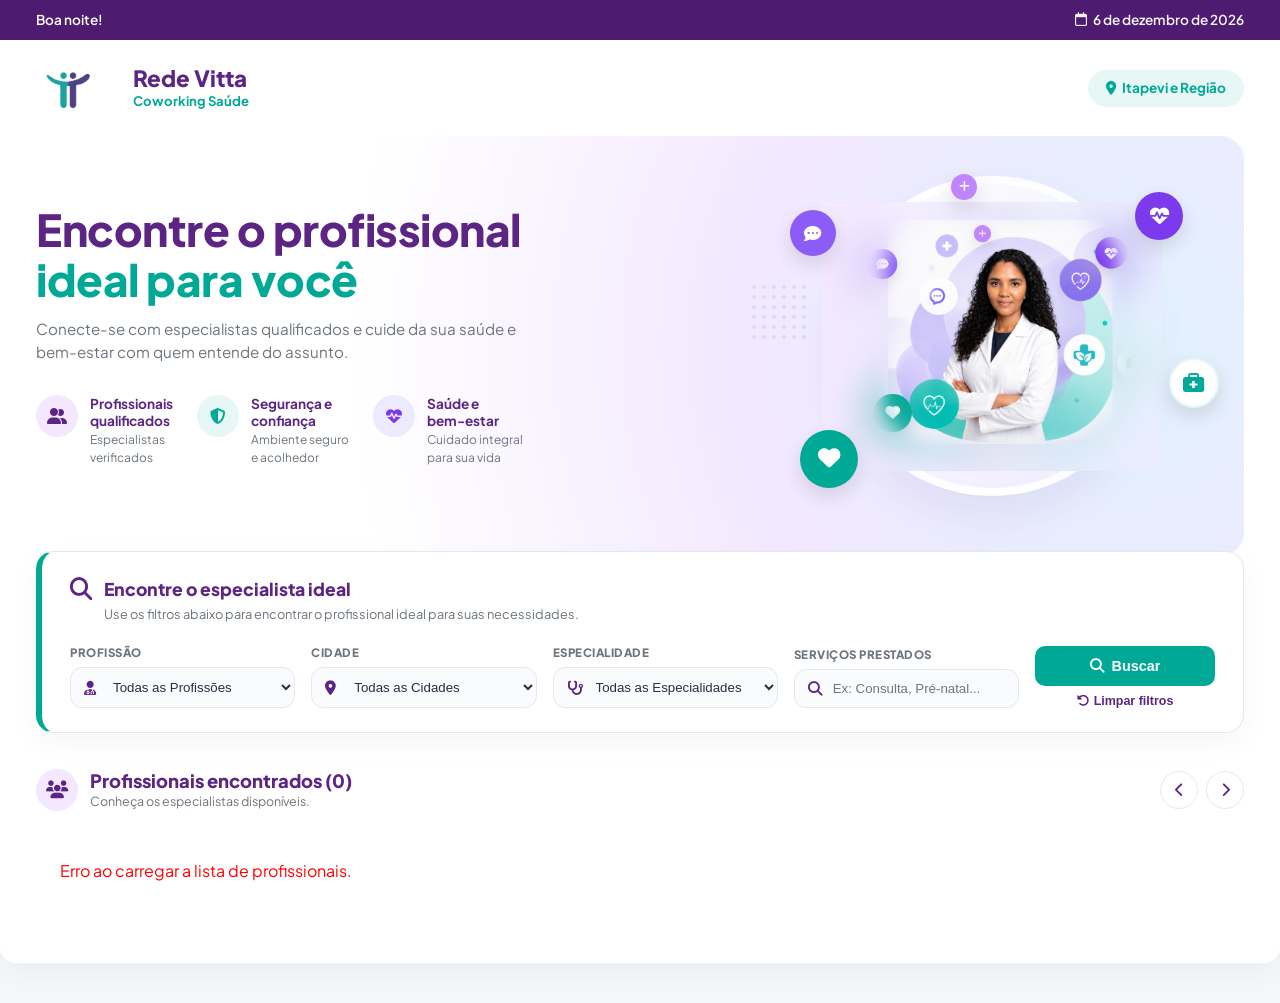
==== commit 00091382: "Update index.html" ====
--- a/index.html
+++ b/index.html
@@ -778,7 +778,7 @@
     <!-- Topbar Roxa Escura -->
     <div class="top-bar">
       <div class="top-bar-greeting">
-        👋 <span id="textoSaudacao">Boa noite!</span>
+         <span id="textoSaudacao">Boa noite!</span>
       </div>
       <div class="top-bar-date">
         <i class="fa-regular fa-calendar"></i>
@@ -871,7 +871,7 @@
         <div class="filter-grid">
           
           <div class="filter-group">
-            <label>1. Profissão</label>
+            <label>Profissão</label>
             <div class="filter-input-wrapper">
               <i class="fa-solid fa-user-doctor"></i>
               <select id="selectProfissao" onchange="aplicarFiltros()">
@@ -881,7 +881,7 @@
           </div>
 
           <div class="filter-group">
-            <label>2. Cidade</label>
+            <label>Cidade</label>
             <div class="filter-input-wrapper">
               <i class="fa-solid fa-location-dot"></i>
               <select id="selectCidade" onchange="aplicarFiltros()">
@@ -891,7 +891,7 @@
           </div>
 
           <div class="filter-group">
-            <label>3. Especialidade</label>
+            <label>Especialidade</label>
             <div class="filter-input-wrapper">
               <i class="fa-solid fa-stethoscope"></i>
               <select id="selectEspecialidade" onchange="aplicarFiltros()">
@@ -901,7 +901,7 @@
           </div>
 
           <div class="filter-group">
-            <label>4. Serviços Prestados</label>
+            <label>Serviços Prestados</label>
             <div class="filter-input-wrapper">
               <i class="fa-solid fa-magnifying-glass"></i>
               <input type="text" id="inputServicos" placeholder="Ex: Consulta, Pré-natal..." oninput="aplicarFiltros()">
@@ -1024,6 +1024,20 @@
     const CSV_URL = 'https://docs.google.com/spreadsheets/d/e/2PACX-1vQRSLkWdYOqO25SuyaGCdvfxKvoPXMRsWs9WBQ22Q_G64-DnHWdyWKEUbkbm8LirCKb0yZRT_Le-j5Q/pub?gid=1879601222&single=true&output=csv';
 
     let listaCompleta = [];
+
+    // Padroniza apenas a exibição dos textos:
+    // "MÉDICO", "médico" e "Médico" -> "Médico"
+    function padronizarTexto(texto) {
+      if (!texto) return '';
+
+      return texto
+        .toString()
+        .trim()
+        .toLowerCase()
+        .replace(/(^|\\s)([a-zá-úà-üç])/gi, (match, espaco, letra) => {
+          return espaco + letra.toUpperCase();
+        });
+    }
 
     function formatarUrlDrive(url) {
       if (!url) return '';
@@ -1129,9 +1143,9 @@
         }
       });
 
-      profissoes.forEach(prof => selectProf.innerHTML += `<option value="${prof}">${prof}</option>`);
-      cidades.forEach(cid => selectCid.innerHTML += `<option value="${cid}">${cid}</option>`);
-      especialidades.forEach(esp => selectEsp.innerHTML += `<option value="${esp}">${esp}</option>`);
+      profissoes.forEach(prof => selectProf.innerHTML += `<option value="${prof}">${padronizarTexto(prof)}</option>`);
+      cidades.forEach(cid => selectCid.innerHTML += `<option value="${cid}">${padronizarTexto(cid)}</option>`);
+      especialidades.forEach(esp => selectEsp.innerHTML += `<option value="${esp}">${padronizarTexto(esp)}</option>`);
     }
 
     function renderizarCards(profissionais) {
@@ -1158,16 +1172,16 @@
           : `<i class="fa-solid fa-user"></i>`;
 
         const tagsArr = p.servicos ? p.servicos.split(',').slice(0, 2) : [];
-        const tagsHTML = tagsArr.map(t => `<span class="prof-tag">${t.trim()}</span>`).join('');
+        const tagsHTML = tagsArr.map(t => `<span class="prof-tag">${padronizarTexto(t)}</span>`).join('');
 
         card.innerHTML = `
           <i class="fa-regular fa-heart prof-fav"></i>
           <div class="prof-avatar">${avatarHTML}</div>
           <div class="prof-body">
             <div class="prof-name" title="${p.nome}">${p.nome}</div>
-            <div class="prof-profession">${p.profissao}</div>
-            ${p.especialidade ? `<div class="prof-spec">${p.especialidade}</div>` : ''}
-            <div class="prof-location"><i class="fa-solid fa-location-dot"></i> ${p.cidade || 'Itapevi'}</div>
+            <div class="prof-profession">${padronizarTexto(p.profissao)}</div>
+            ${p.especialidade ? `<div class="prof-spec">${padronizarTexto(p.especialidade)}</div>` : ''}
+            <div class="prof-location"><i class="fa-solid fa-location-dot"></i> ${padronizarTexto(p.cidade) || 'Itapevi'}</div>
             <div class="prof-tags">${tagsHTML}</div>
             <div class="prof-hours"><i class="fa-regular fa-clock"></i> ${p.periodos}</div>
           </div>
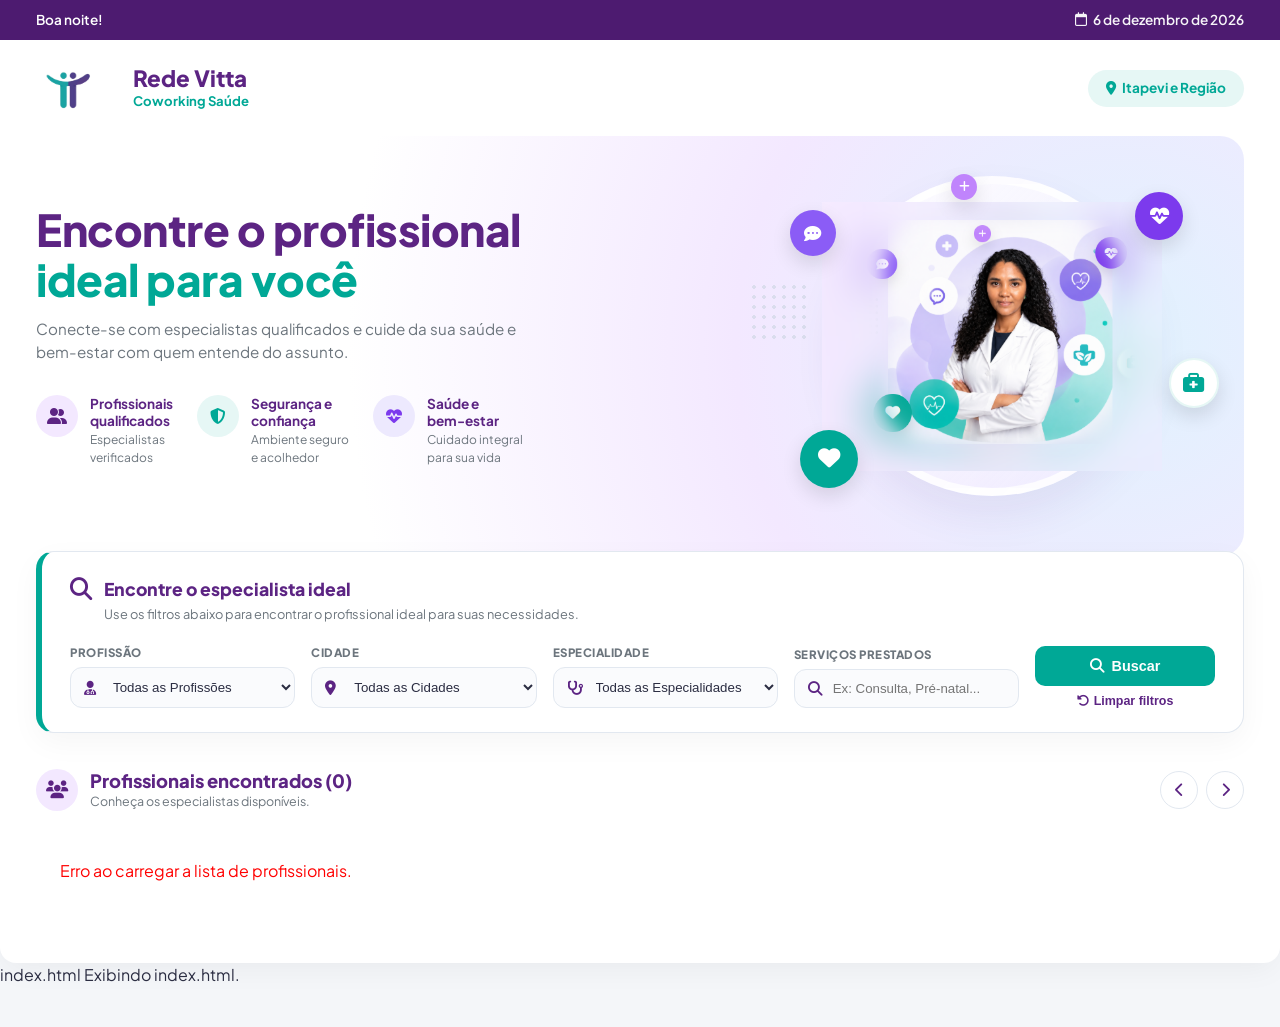
==== commit fb7d9318: "Update index.html" ====
--- a/index.html
+++ b/index.html
@@ -1034,7 +1034,7 @@
         .toString()
         .trim()
         .toLowerCase()
-        .replace(/(^|\\s)([a-zá-úà-üç])/gi, (match, espaco, letra) => {
+        .replace(/(^|\s)([a-zá-úà-üç])/gi, (match, espaco, letra) => {
           return espaco + letra.toUpperCase();
         });
     }
@@ -1136,16 +1136,26 @@
       const especialidades = new Set();
 
       listaCompleta.forEach(p => {
-        if (p.profissao) profissoes.add(p.profissao);
-        if (p.cidade) cidades.add(p.cidade);
+        if (p.profissao) profissoes.add(padronizarTexto(p.profissao));
+        if (p.cidade) cidades.add(padronizarTexto(p.cidade));
         if (p.especialidade) {
-          p.especialidade.split(',').forEach(e => especialidades.add(e.trim()));
+          p.especialidade.split(',').forEach(e => {
+            if (e.trim()) especialidades.add(padronizarTexto(e.trim()));
+          });
         }
       });
 
-      profissoes.forEach(prof => selectProf.innerHTML += `<option value="${prof}">${padronizarTexto(prof)}</option>`);
-      cidades.forEach(cid => selectCid.innerHTML += `<option value="${cid}">${padronizarTexto(cid)}</option>`);
-      especialidades.forEach(esp => selectEsp.innerHTML += `<option value="${esp}">${padronizarTexto(esp)}</option>`);
+      Array.from(profissoes).sort().forEach(prof => {
+        selectProf.innerHTML += `<option value="${prof}">${prof}</option>`;
+      });
+
+      Array.from(cidades).sort().forEach(cid => {
+        selectCid.innerHTML += `<option value="${cid}">${cid}</option>`;
+      });
+
+      Array.from(especialidades).sort().forEach(esp => {
+        selectEsp.innerHTML += `<option value="${esp}">${esp}</option>`;
+      });
     }
 
     function renderizarCards(profissionais) {
@@ -1168,7 +1178,7 @@
         card.onclick = () => abrirModal(p);
 
         const avatarHTML = p.foto 
-          ? `<img src="${p.foto}" alt="${p.nome}" onerror="this.onerror=null; this.parentElement.innerHTML='<i class=\\'fa-solid fa-user\\'></i>';">`
+          ? `<img src="${p.foto}" alt="${p.nome}" onerror="this.onerror=null; this.parentElement.innerHTML='<i class=\'fa-solid fa-user\'></i>';">`
           : `<i class="fa-solid fa-user"></i>`;
 
         const tagsArr = p.servicos ? p.servicos.split(',').slice(0, 2) : [];
@@ -1225,7 +1235,7 @@
 
       const fotoContainer = document.getElementById('modalFotoContainer');
       if (p.foto) {
-        fotoContainer.innerHTML = `<img src="${p.foto}" alt="${p.nome}" onerror="this.onerror=null; this.parentElement.innerHTML='<i class=\\'fa-solid fa-user\\'></i>';">`;
+        fotoContainer.innerHTML = `<img src="${p.foto}" alt="${p.nome}" onerror="this.onerror=null; this.parentElement.innerHTML='<i class=\'fa-solid fa-user\'></i>';">`;
       } else {
         fotoContainer.innerHTML = `<i class="fa-solid fa-user"></i>`;
       }
@@ -1296,3 +1306,5 @@
   </script>
 </body>
 </html>
+index.html
+Exibindo index.html.
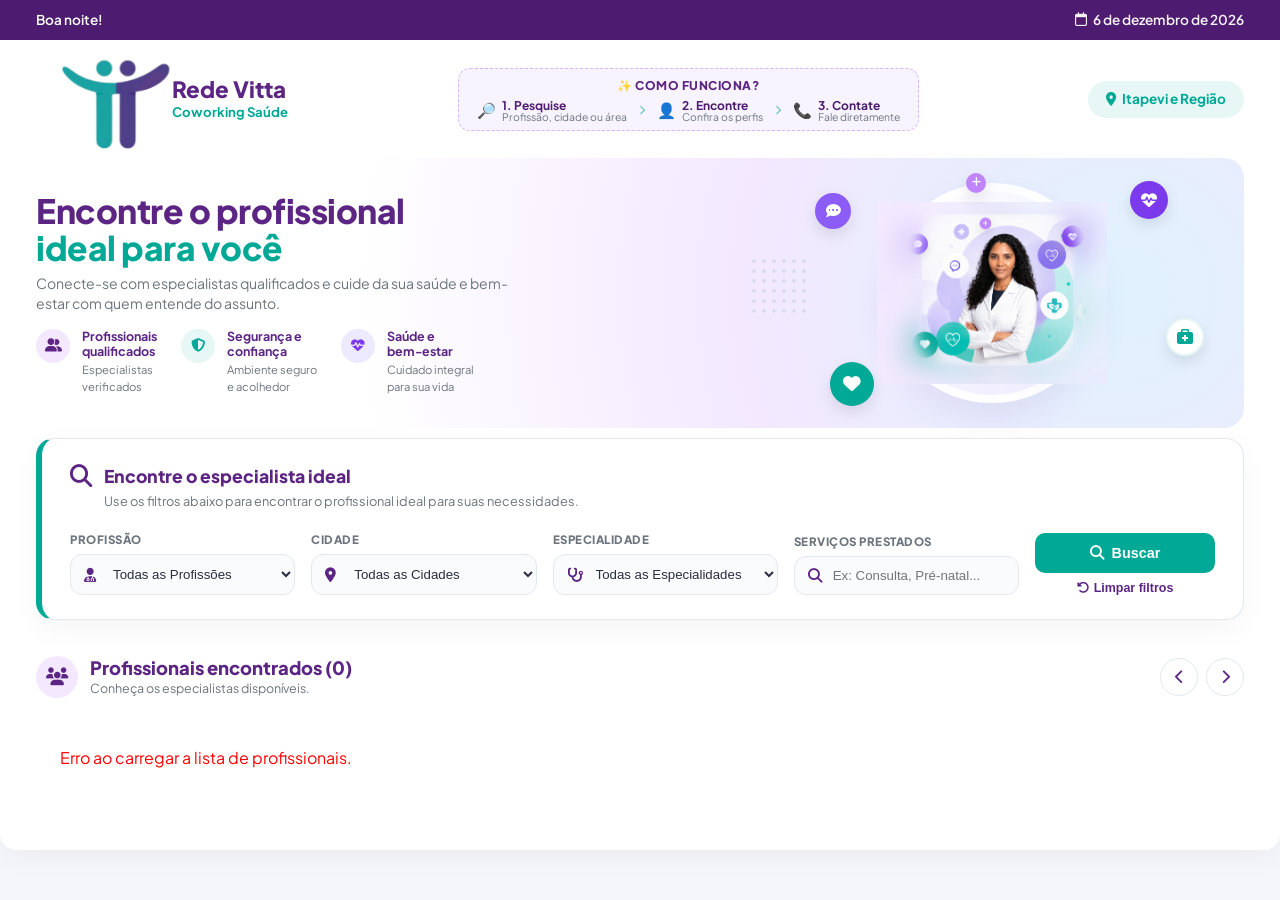
==== commit 1c68cd74: "Add files via upload" ====
--- a/index.html
+++ b/index.html
@@ -9,806 +9,75 @@
   <link rel="preconnect" href="https://fonts.gstatic.com" crossorigin>
   <link href="https://fonts.googleapis.com/css2?family=Plus+Jakarta+Sans:wght@400;500;600;700;800&display=swap" rel="stylesheet">
   <link rel="stylesheet" href="https://cdnjs.cloudflare.com/ajax/libs/font-awesome/6.4.0/css/all.min.css">
-
-  <style>
-    :root {
-      --primary: #5c2483;
-      --primary-dark: #4d1b70;
-      --primary-light: #f3e8ff;
-      --secondary: #00a896;
-      --secondary-light: #e6f7f5;
-      --bg: #f4f6f9;
-      --card-bg: #ffffff;
-      --text-main: #2b2d42;
-      --text-muted: #6c757d;
-      --border: #e2e8f0;
-      --radius: 16px;
-      --shadow: 0 10px 30px -5px rgba(0, 0, 0, 0.05);
-    }
-
-    * { box-sizing: border-box; margin: 0; padding: 0; }
-
-    body {
-      font-family: 'Plus Jakarta Sans', sans-serif;
-      background-color: var(--bg);
-      color: var(--text-main);
-      line-height: 1.5;
-      padding-bottom: 40px;
-    }
-
-    /* Moldura Principal */
-    .page-frame {
-      background: var(--card-bg);
-      border-radius: 0 0 16px 16px;
-      padding-bottom: 40px;
-      overflow: hidden;
-      box-shadow: var(--shadow);
-      max-width: 1280px;
-      margin: 0 auto;
-    }
-
-    /* Topbar Roxa Escura */
-    .top-bar {
-      background: var(--primary-dark);
-      color: #ffffff;
-      padding: 10px 36px;
-      font-size: 0.85rem;
-      display: flex;
-      justify-content: space-between;
-      align-items: center;
-      font-weight: 600;
-    }
-
-    .top-bar-greeting { display: flex; align-items: center; gap: 6px; }
-    .top-bar-date { display: flex; align-items: center; gap: 6px; opacity: 0.95; }
-
-    /* Header */
-    header {
-      background: var(--card-bg);
-      padding: 24px 36px;
-    }
-
-    .header-container {
-      display: flex;
-      justify-content: space-between;
-      align-items: center;
-    }
-
-    .brand { display: flex; align-items: center; gap: 12px; }
-    
-    .brand-logo-img {
-      max-height: 48px;
-      width: auto;
-      object-fit: contain;
-    }
-    
-    .brand-logo-fallback {
-      background: var(--primary-light);
-      color: var(--primary);
-      width: 44px;
-      height: 44px;
-      border-radius: 12px;
-      display: flex;
-      align-items: center;
-      justify-content: center;
-      font-size: 1.3rem;
-    }
-    
-    .brand-title { font-size: 1.4rem; font-weight: 800; color: var(--primary); line-height: 1.1; }
-    .brand-subtitle { font-size: 0.82rem; color: var(--secondary); font-weight: 700; }
-
-    .badge-location {
-      background-color: var(--secondary-light);
-      color: var(--secondary);
-      padding: 8px 18px;
-      border-radius: 20px;
-      font-size: 0.85rem;
-      font-weight: 700;
-      display: flex;
-      align-items: center;
-      gap: 6px;
-    }
-
-    .container { padding: 0 36px; }
-
-    /* HERO BANNER - Idêntico à imagem de referência */
-    .hero {
-      position: relative;
-      display: grid;
-      grid-template-columns: 1.15fr 0.85fr;
-      align-items: center;
-      padding: 20px 0 40px 0;
-      gap: 20px;
-      background: radial-gradient(circle at 90% 50%, #e0f2fe 0%, #f3e8ff 35%, transparent 70%);
-      border-radius: 24px;
-      margin-bottom: -15px;
-    }
-
-    @media (max-width: 960px) {
-      .hero { grid-template-columns: 1fr; text-align: center; }
-      .hero-features { justify-content: center; }
-    }
-
-    .hero-content {
-      padding-right: 15px;
-      z-index: 2;
-    }
-
-    .hero-title {
-      font-size: 2.75rem;
-      font-weight: 800;
-      color: var(--primary);
-      line-height: 1.12;
-      margin-bottom: 14px;
-      letter-spacing: -0.5px;
-    }
-
-    .hero-title span {
-      color: var(--secondary);
-      display: block;
-    }
-
-    .hero-subtitle {
-      font-size: 0.95rem;
-      color: var(--text-muted);
-      max-width: 480px;
-      margin-bottom: 32px;
-      line-height: 1.5;
-    }
-
-    /* Ícones de Benefícios (Lado a Lado) */
-    .hero-features {
-      display: flex;
-      gap: 24px;
-      flex-wrap: wrap;
-    }
-
-    .feature-item {
-      display: flex;
-      align-items: flex-start;
-      gap: 12px;
-    }
-
-    .feature-icon {
-      width: 42px;
-      height: 42px;
-      border-radius: 50%;
-      display: flex;
-      align-items: center;
-      justify-content: center;
-      font-size: 1rem;
-      flex-shrink: 0;
-    }
-
-    .feature-icon.purple { background: #f3e8ff; color: var(--primary); }
-    .feature-icon.teal { background: #e6f7f5; color: var(--secondary); }
-    .feature-icon.lavender { background: #ede9fe; color: #7c3aed; }
-
-    .feature-text h4 {
-      font-size: 0.85rem;
-      font-weight: 700;
-      color: var(--primary);
-      line-height: 1.25;
-    }
-
-    .feature-text p {
-      font-size: 0.75rem;
-      color: var(--text-muted);
-      margin-top: 2px;
-    }
-
-    /* Área Gráfica da Médica + Elementos Flutuantes */
-    .hero-graphics-container {
-      position: relative;
-      display: flex;
-      justify-content: center;
-      align-items: center;
-      z-index: 1;
-      min-height: 360px;
-    }
-
-    /* Círculo Principal e Anéis de Fundo */
-    .hero-circle-bg {
-      position: absolute;
-      width: 320px;
-      height: 320px;
-      border-radius: 50%;
-      background: linear-gradient(135deg, rgba(255,255,255,0.9) 0%, rgba(243,232,255,0.6) 100%);
-      border: 8px solid rgba(255, 255, 255, 0.8);
-      box-shadow: 0 20px 40px rgba(92, 36, 131, 0.08);
-      z-index: 1;
-    }
-
-    .hero-banner-img {
-      position: relative;
-      z-index: 2;
-      max-width: 340px;
-      height: auto;
-      object-fit: contain;
-    }
-
-    /* Ícones Flutuantes em Volta da Médica */
-    .floating-badge {
-      position: absolute;
-      border-radius: 50%;
-      display: flex;
-      align-items: center;
-      justify-content: center;
-      color: white;
-      box-shadow: 0 8px 20px rgba(0,0,0,0.12);
-      z-index: 3;
-    }
-
-    .badge-chat {
-      top: 15%;
-      left: 10%;
-      width: 46px;
-      height: 46px;
-      background: #8b5cf6;
-      font-size: 1.1rem;
-    }
-
-    .badge-pulse {
-      top: 10%;
-      right: 12%;
-      width: 48px;
-      height: 48px;
-      background: #7c3aed;
-      font-size: 1.2rem;
-    }
-
-    .badge-heart {
-      bottom: 8%;
-      left: 12%;
-      width: 58px;
-      height: 58px;
-      background: #00a896;
-      font-size: 1.4rem;
-    }
-
-    .badge-leaf {
-      bottom: 30%;
-      right: 5%;
-      width: 50px;
-      height: 50px;
-      background: #ffffff;
-      color: #00a896;
-      border: 2px solid #e6f7f5;
-      font-size: 1.3rem;
-    }
-
-    .badge-plus {
-      top: 5%;
-      left: 42%;
-      width: 26px;
-      height: 26px;
-      background: #c084fc;
-      font-size: 0.75rem;
-    }
-
-    /* Pattern de Pontos */
-    .dots-pattern {
-      position: absolute;
-      top: 35%;
-      left: 2%;
-      width: 60px;
-      height: 60px;
-      background-image: radial-gradient(#cbd5e1 2px, transparent 2px);
-      background-size: 10px 10px;
-      opacity: 0.6;
-      z-index: 0;
-    }
-
-    /* Card de Filtros Reformulado com Borda Teal Lateral */
-    .filter-card {
-      position: relative;
-      background: #ffffff;
-      border: 1px solid var(--border);
-      border-left: 6px solid var(--secondary); /* Detalhe verde teal da imagem */
-      border-radius: 18px;
-      padding: 24px 28px;
-      margin-top: 10px;
-      margin-bottom: 36px;
-      box-shadow: 0 10px 30px rgba(0, 0, 0, 0.04);
-      z-index: 5;
-    }
-
-    .filter-card-header {
-      display: flex;
-      align-items: flex-start;
-      gap: 12px;
-      margin-bottom: 20px;
-    }
-
-    .filter-card-header i {
-      font-size: 1.4rem;
-      color: var(--primary);
-      margin-top: 2px;
-    }
-
-    .filter-card-title h3 {
-      font-size: 1.1rem;
-      font-weight: 800;
-      color: var(--primary);
-    }
-
-    .filter-card-title p {
-      font-size: 0.8rem;
-      color: var(--text-muted);
-      margin-top: 2px;
-    }
-
-    .filter-grid {
-      display: grid;
-      grid-template-columns: repeat(4, 1fr) 180px;
-      gap: 16px;
-      align-items: end;
-    }
-
-    @media (max-width: 1100px) {
-      .filter-grid { grid-template-columns: repeat(2, 1fr); }
-      .filter-actions { grid-column: span 2; }
-    }
-
-    @media (max-width: 640px) {
-      .filter-grid { grid-template-columns: 1fr; }
-      .filter-actions { grid-column: span 1; }
-    }
-
-    .filter-group { display: flex; flex-direction: column; gap: 6px; }
-    .filter-group label {
-      font-size: 0.72rem;
-      font-weight: 800;
-      color: var(--text-muted);
-      text-transform: uppercase;
-      letter-spacing: 0.5px;
-    }
-
-    .filter-input-wrapper {
-      position: relative;
-      display: flex;
-      align-items: center;
-    }
-
-    .filter-input-wrapper i {
-      position: absolute;
-      left: 14px;
-      color: var(--primary);
-      font-size: 0.9rem;
-      pointer-events: none;
-      z-index: 1;
-    }
-
-    .filter-group select, .filter-group input {
-      width: 100%;
-      padding: 11px 12px 11px 38px;
-      border: 1px solid var(--border);
-      border-radius: 12px;
-      background-color: #fafbfd;
-      font-size: 0.83rem;
-      color: var(--text-main);
-      outline: none;
-      transition: all 0.2s;
-      text-overflow: ellipsis;
-      white-space: nowrap;
-    }
-
-    .filter-group select:focus, .filter-group input:focus {
-      border-color: var(--primary);
-      background-color: #ffffff;
-      box-shadow: 0 0 0 3px rgba(92, 36, 131, 0.1);
-    }
-
-    .filter-actions {
-      display: flex;
-      flex-direction: column;
-      align-items: center;
-      gap: 8px;
-    }
-
-    .btn-search {
-      background-color: var(--secondary);
-      color: white;
-      border: none;
-      padding: 12px 20px;
-      border-radius: 10px;
-      font-weight: 700;
-      font-size: 0.9rem;
-      cursor: pointer;
-      display: flex;
-      align-items: center;
-      justify-content: center;
-      gap: 8px;
-      width: 100%;
-      transition: all 0.2s;
-    }
-
-    .btn-search:hover { opacity: 0.92; transform: translateY(-1px); }
-
-    .btn-reset {
-      background: transparent;
-      border: none;
-      color: var(--primary);
-      font-size: 0.78rem;
-      font-weight: 600;
-      cursor: pointer;
-      display: inline-flex;
-      align-items: center;
-      gap: 5px;
-    }
-
-    .btn-reset:hover { text-decoration: underline; }
-
-    /* Controles & Resultados */
-    .results-header {
-      display: flex;
-      justify-content: space-between;
-      align-items: center;
-      margin-bottom: 18px;
-    }
-
-    .results-title-group {
-      display: flex;
-      align-items: center;
-      gap: 12px;
-    }
-
-    .results-icon {
-      width: 42px;
-      height: 42px;
-      border-radius: 50%;
-      background: var(--primary-light);
-      color: var(--primary);
-      display: flex;
-      align-items: center;
-      justify-content: center;
-      font-size: 1.1rem;
-    }
-
-    .results-count {
-      font-weight: 800;
-      color: var(--primary);
-      font-size: 1.15rem;
-      line-height: 1.2;
-    }
-
-    .results-subtitle {
-      font-size: 0.78rem;
-      color: var(--text-muted);
-    }
-
-    .carousel-controls { display: flex; gap: 8px; }
-
-    .btn-nav {
-      width: 38px;
-      height: 38px;
-      border-radius: 50%;
-      border: 1px solid var(--border);
-      background: var(--card-bg);
-      color: var(--primary);
-      display: flex;
-      align-items: center;
-      justify-content: center;
-      cursor: pointer;
-      font-size: 0.9rem;
-      transition: all 0.2s;
-    }
-
-    .btn-nav:hover {
-      background: var(--primary);
-      color: white;
-      border-color: var(--primary);
-    }
-
-    /* Carrossel Horizontal */
-    .cards-slider-container {
-      overflow-x: auto;
-      scroll-behavior: smooth;
-      padding: 10px 4px 20px 4px;
-      scrollbar-width: thin;
-      scrollbar-color: var(--primary) transparent;
-    }
-
-    .cards-slider-container::-webkit-scrollbar { height: 6px; }
-    .cards-slider-container::-webkit-scrollbar-thumb {
-      background-color: var(--primary);
-      border-radius: 10px;
-    }
-
-    .cards-grid {
-      display: flex;
-      gap: 16px;
-      width: max-content;
-    }
-
-    /* Cards de Profissional */
-    .prof-card {
-      width: 350px;
-      background: var(--card-bg);
-      border-radius: var(--radius);
-      box-shadow: 0 4px 12px rgba(0, 0, 0, 0.03);
-      padding: 18px;
-      display: flex;
-      align-items: flex-start;
-      gap: 14px;
-      position: relative;
-      cursor: pointer;
-      transition: transform 0.2s, box-shadow 0.2s;
-      border: 1px solid var(--border);
-      flex-shrink: 0;
-    }
-
-    .prof-card:hover {
-      transform: translateY(-3px);
-      box-shadow: 0 12px 25px -5px rgba(0, 0, 0, 0.08);
-      border-color: var(--primary);
-    }
-
-    .prof-fav {
-      position: absolute;
-      top: 14px;
-      right: 14px;
-      color: #94a3b8;
-      font-size: 1rem;
-      transition: color 0.2s;
-    }
-
-    .prof-fav:hover { color: #e11d48; }
-
-    .prof-avatar {
-      width: 80px;
-      height: 80px;
-      border-radius: 50%;
-      overflow: hidden;
-      background: #f1f5f9;
-      display: flex;
-      align-items: center;
-      justify-content: center;
-      border: 2px solid #f8fafc;
-      flex-shrink: 0;
-    }
-
-    .prof-avatar img { width: 100%; height: 100%; object-fit: cover; }
-    .prof-avatar i { font-size: 2rem; color: #94a3b8; }
-
-    .prof-body { display: flex; flex-direction: column; flex-grow: 1; min-width: 0; }
-
-    .prof-name { 
-      font-size: 0.98rem; 
-      font-weight: 700; 
-      color: var(--primary); 
-      margin-bottom: 2px;
-      padding-right: 18px;
-      white-space: nowrap;
-      overflow: hidden;
-      text-overflow: ellipsis;
-    }
-
-    .prof-profession { font-size: 0.78rem; font-weight: 500; color: var(--text-muted); }
-    .prof-spec { font-size: 0.78rem; color: var(--secondary); font-weight: 700; margin-bottom: 6px; }
-
-    .prof-location {
-      font-size: 0.74rem;
-      color: var(--text-muted);
-      display: flex;
-      align-items: center;
-      gap: 4px;
-      margin-bottom: 8px;
-    }
-
-    .prof-tags { display: flex; flex-wrap: wrap; gap: 4px; margin-bottom: 8px; }
-
-    .prof-tag {
-      background: var(--primary-light);
-      color: var(--primary);
-      font-size: 0.68rem;
-      padding: 3px 8px;
-      border-radius: 12px;
-      font-weight: 600;
-      white-space: nowrap;
-    }
-
-    .prof-hours {
-      font-size: 0.72rem;
-      color: var(--text-muted);
-      display: flex;
-      align-items: center;
-      gap: 4px;
-    }
-
-    /* Card Dica de Bem-Estar */
-    .card-tip {
-      width: 240px;
-      background: #f8f4ff;
-      border: 1px solid #e9d8fd;
-      border-radius: var(--radius);
-      padding: 20px;
-      display: flex;
-      flex-direction: column;
-      flex-shrink: 0;
-    }
-
-    .tip-header { display: flex; align-items: center; gap: 8px; margin-bottom: 12px; }
-    .tip-icon {
-      width: 32px;
-      height: 32px;
-      border-radius: 50%;
-      background: var(--primary);
-      color: white;
-      display: flex;
-      align-items: center;
-      justify-content: center;
-      font-size: 0.85rem;
-    }
-
-    .tip-title { font-size: 0.85rem; font-weight: 700; color: var(--primary); }
-    .tip-text { font-size: 0.78rem; color: #555; line-height: 1.4; margin-bottom: 16px; }
-
-    .btn-tip {
-      background-color: var(--primary);
-      color: white;
-      border: none;
-      padding: 8px 16px;
-      border-radius: 8px;
-      font-size: 0.78rem;
-      font-weight: 700;
-      cursor: pointer;
-      margin-top: auto;
-      align-self: flex-start;
-    }
-
-    .btn-tip:hover { background-color: var(--primary-dark); }
-
-    /* Modal Pop-up */
-    .modal-overlay {
-      position: fixed;
-      top: 0; left: 0; right: 0; bottom: 0;
-      background: rgba(0, 0, 0, 0.6);
-      display: flex;
-      align-items: center;
-      justify-content: center;
-      z-index: 9999;
-      opacity: 0;
-      visibility: hidden;
-      transition: all 0.3s ease;
-      padding: 20px;
-    }
-
-    .modal-overlay.active { opacity: 1; visibility: visible; }
-
-    .modal-card {
-      background: #fff;
-      border-radius: var(--radius);
-      width: 100%;
-      max-width: 850px;
-      max-height: 90vh;
-      overflow-y: auto;
-      box-shadow: 0 20px 40px rgba(0,0,0,0.2);
-      display: grid;
-      grid-template-columns: 280px 1fr;
-      position: relative;
-    }
-
-    @media (max-width: 700px) { .modal-card { grid-template-columns: 1fr; } }
-
-    .modal-close {
-      position: absolute;
-      top: 14px; right: 18px;
-      background: transparent;
-      border: none;
-      font-size: 1.5rem;
-      cursor: pointer;
-      color: var(--text-muted);
-      z-index: 10;
-    }
-
-    .profile-sidebar {
-      background: linear-gradient(180deg, var(--primary) 0%, var(--primary-dark) 100%);
-      color: white;
-      padding: 30px 20px;
-      display: flex;
-      flex-direction: column;
-      align-items: center;
-      text-align: center;
-    }
-
-    .profile-avatar-large {
-      width: 130px;
-      height: 130px;
-      border-radius: 50%;
-      border: 4px solid rgba(255, 255, 255, 0.2);
-      background-color: #eceff1;
-      display: flex;
-      align-items: center;
-      justify-content: center;
-      font-size: 3rem;
-      color: var(--text-muted);
-      margin-bottom: 16px;
-      overflow: hidden;
-    }
-
-    .profile-avatar-large img { width: 100%; height: 100%; object-fit: cover; }
-
-    .profile-register {
-      background: rgba(255, 255, 255, 0.2);
-      padding: 4px 12px;
-      border-radius: 12px;
-      font-size: 0.85rem;
-      font-weight: 600;
-      margin-top: 10px;
-    }
-
-    .profile-info { padding: 30px; display: flex; flex-direction: column; gap: 16px; }
-
-    .info-section h3 {
-      font-size: 0.8rem;
-      text-transform: uppercase;
-      letter-spacing: 0.5px;
-      color: var(--secondary);
-      margin-bottom: 4px;
-      display: flex;
-      align-items: center;
-      gap: 6px;
-    }
-
-    .info-section p { font-size: 0.92rem; color: var(--text-main); }
-
-    .contact-links { display: flex; gap: 10px; margin-top: 10px; flex-wrap: wrap; }
-    .contact-btn {
-      padding: 10px 16px;
-      border-radius: 8px;
-      text-decoration: none;
-      font-size: 0.85rem;
-      font-weight: 700;
-      color: white;
-      display: inline-flex;
-      align-items: center;
-      gap: 6px;
-    }
-
-    .btn-whatsapp-modal { background-color: #25d366; }
-    .btn-email-modal { background-color: #ea4335; }
-    .btn-instagram-modal { background: linear-gradient(45deg, #f09433, #e6683c, #dc2743, #cc2366, #bc1888); }
-  </style>
+  
+  <link rel="stylesheet" href="style.css">
 </head>
 <body>
 
   <div class="page-frame">
     
-    <!-- Topbar Roxa Escura -->
     <div class="top-bar">
       <div class="top-bar-greeting">
          <span id="textoSaudacao">Boa noite!</span>
       </div>
       <div class="top-bar-date">
         <i class="fa-regular fa-calendar"></i>
-        <span id="textoData">25 de agosto de 2026</span>
-      </div>
-    </div>
-
-    <!-- Header -->
+        <span id="textoData">--/--/----</span>
+      </div>
+    </div>
+
     <header>
-      <div class="header-container">
-        <div class="brand">
-          <img src="logo-rede-vitta.png" alt="Logo Rede Vitta" class="brand-logo-img"
-               onerror="this.src='./logo-rede-vitta.png'; this.onerror=function(){ this.style.display='none'; document.getElementById('logoFallback').style.display='flex'; };">
-          <div class="brand-logo-fallback" id="logoFallback" style="display: none;">
-            <i class="fa-solid fa-hospital-user"></i>
-          </div>
-          <div>
-            <div class="brand-title">Rede Vitta</div>
-            <div class="brand-subtitle">Coworking Saúde</div>
-          </div>
-        </div>
-        <div class="badge-location">
-          <i class="fa-solid fa-location-dot"></i> Itapevi e Região
-        </div>
-      </div>
-    </header>
+  <div class="header-container">
+    <div class="brand">
+      <img src="assets/logo-rede-vitta.png" alt="Logo Rede Vitta" class="brand-logo-img"
+           onerror="this.onerror=null; this.style.display='none'; document.getElementById('logoFallback').style.display='flex';">
+      <div class="brand-logo-fallback" id="logoFallback" style="display: none;">
+        <i class="fa-solid fa-hospital-user"></i>
+      </div>
+      <div>
+        <div class="brand-title">Rede Vitta</div>
+        <div class="brand-subtitle">Coworking Saúde</div>
+      </div>
+    </div>
+
+    <!-- PASSO A PASSO CENTRALIZADO -->
+    <div class="how-it-works">
+      <div class="how-title">✨ Como funciona?</div>
+      <div class="how-steps">
+        <div class="step-item">
+          <span class="step-icon">🔎</span>
+          <div>
+            <strong>1. Pesquise</strong>
+            <p>Profissão, cidade ou área</p>
+          </div>
+        </div>
+        <i class="fa-solid fa-chevron-right step-arrow"></i>
+        <div class="step-item">
+          <span class="step-icon">👤</span>
+          <div>
+            <strong>2. Encontre</strong>
+            <p>Confira os perfis</p>
+          </div>
+        </div>
+        <i class="fa-solid fa-chevron-right step-arrow"></i>
+        <div class="step-item">
+          <span class="step-icon">📞</span>
+          <div>
+            <strong>3. Contate</strong>
+            <p>Fale diretamente</p>
+          </div>
+        </div>
+      </div>
+    </div>
+
+    <div class="badge-location">
+      <i class="fa-solid fa-location-dot"></i> Itapevi e Região
+    </div>
+  </div>
+</header>
 
     <div class="container">
       
-      <!-- HERO BANNER (Modelo Exato da Imagem) -->
       <div class="hero">
         <div class="hero-content">
           <h1 class="hero-title">Encontre o profissional<span>ideal para você</span></h1>
@@ -841,24 +110,20 @@
           </div>
         </div>
 
-        <!-- Médica com Círculo e Ícones Flutuantes Decorativos -->
         <div class="hero-graphics-container">
           <div class="dots-pattern"></div>
           <div class="hero-circle-bg"></div>
 
-          <!-- Ícones Flutuantes -->
           <div class="floating-badge badge-chat"><i class="fa-solid fa-comment-dots"></i></div>
           <div class="floating-badge badge-pulse"><i class="fa-solid fa-heart-pulse"></i></div>
           <div class="floating-badge badge-heart"><i class="fa-solid fa-heart"></i></div>
           <div class="floating-badge badge-leaf"><i class="fa-solid fa-briefcase-medical"></i></div>
           <div class="floating-badge badge-plus"><i class="fa-solid fa-plus"></i></div>
 
-          <img src="hero-profissional.png" alt="Profissional da Saúde" class="hero-banner-img"
-               onerror="this.src='./hero-profissional.png'; this.onerror=null;">
-        </div>
-      </div>
-
-      <!-- CARD DE FILTROS (Com barra verde lateral teal igual à imagem) -->
+          <img src="assets/hero-profissional.png" alt="Profissional da Saúde" class="hero-banner-img" onerror="this.onerror=null;">
+        </div>
+      </div>
+
       <div class="filter-card">
         <div class="filter-card-header">
           <i class="fa-solid fa-magnifying-glass"></i>
@@ -920,7 +185,6 @@
         </div>
       </div>
 
-      <!-- Cabeçalho de Resultados -->
       <div class="results-header">
         <div class="results-title-group">
           <div class="results-icon"><i class="fa-solid fa-users"></i></div>
@@ -935,7 +199,6 @@
         </div>
       </div>
 
-      <!-- Carrossel de Profissionais -->
       <div class="cards-slider-container" id="sliderContainer">
         <div class="cards-grid" id="gridProfissionais">
           <div style="color: var(--text-muted); padding: 20px;">
@@ -947,7 +210,6 @@
     </div>
   </div>
 
-  <!-- Modal Pop-up -->
   <div class="modal-overlay" id="modalResumo">
     <div class="modal-card">
       <button class="modal-close" onclick="fecharModal()">&times;</button>
@@ -1000,311 +262,6 @@
     </div>
   </div>
 
-  <script>
-    function atualizarDataESaudacao() {
-      const agora = new Date();
-      
-      const opcoesData = { day: 'numeric', month: 'long', year: 'numeric', timeZone: 'America/Sao_Paulo' };
-      const dataFormatada = agora.toLocaleDateString('pt-BR', opcoesData);
-      document.getElementById('textoData').innerText = dataFormatada;
-
-      const horaStr = agora.toLocaleTimeString('pt-BR', { hour: '2-digit', hour12: false, timeZone: 'America/Sao_Paulo' });
-      const hora = parseInt(horaStr, 10);
-
-      let saudacao = 'Boa noite!';
-      if (hora >= 5 && hora < 12) {
-        saudacao = 'Bom dia!';
-      } else if (hora >= 12 && hora < 18) {
-        saudacao = 'Boa tarde!';
-      }
-
-      document.getElementById('textoSaudacao').innerText = saudacao;
-    }
-
-    const CSV_URL = 'https://docs.google.com/spreadsheets/d/e/2PACX-1vQRSLkWdYOqO25SuyaGCdvfxKvoPXMRsWs9WBQ22Q_G64-DnHWdyWKEUbkbm8LirCKb0yZRT_Le-j5Q/pub?gid=1879601222&single=true&output=csv';
-
-    let listaCompleta = [];
-
-    // Padroniza apenas a exibição dos textos:
-    // "MÉDICO", "médico" e "Médico" -> "Médico"
-    function padronizarTexto(texto) {
-      if (!texto) return '';
-
-      return texto
-        .toString()
-        .trim()
-        .toLowerCase()
-        .replace(/(^|\s)([a-zá-úà-üç])/gi, (match, espaco, letra) => {
-          return espaco + letra.toUpperCase();
-        });
-    }
-
-    function formatarUrlDrive(url) {
-      if (!url) return '';
-      const match = url.match(/id=([a-zA-Z0-9_-]+)/) || url.match(/\/d\/([a-zA-Z0-9_-]+)/);
-      if (match && match[1]) {
-        return `https://lh3.googleusercontent.com/d/${match[1]}`;
-      }
-      return url;
-    }
-
-    function parseCSV(text) {
-      const p = textLine => {
-        let arr = [''], i = 0, c = false;
-        for (let ch of textLine) {
-          if (ch === '"') { c = !c; }
-          else if (ch === ',' && !c) { arr.push(''); i++; }
-          else { arr[i] += ch; }
-        }
-        return arr;
-      };
-
-      const lines = text.split(/\r?\n/);
-      const result = [];
-
-      for (let i = 1; i < lines.length; i++) {
-        if (!lines[i].trim()) continue;
-        const cols = p(lines[i]).map(c => c.replace(/^"|"$/g, '').trim());
-
-        if (cols.length >= 2) {
-          let fotoUrl = '';
-          cols.forEach(c => {
-            if (c.includes('drive.google.com')) {
-              fotoUrl = c;
-            }
-          });
-
-          const segAsex = cols[13] || cols[12] || '';
-          const sabado = cols[14] || '';
-          const domingo = cols[15] || '';
-
-          let periodosList = [];
-          if (segAsex && segAsex.toUpperCase() !== 'N/A' && !segAsex.includes('drive.google.com')) {
-            periodosList.push(`Seg a Sex: ${segAsex}`);
-          }
-          if (sabado && sabado.toUpperCase() !== 'N/A') {
-            periodosList.push(`Sáb: ${sabado}`);
-          }
-          if (domingo && domingo.toUpperCase() !== 'N/A') {
-            periodosList.push(`Dom/Fer: ${domingo}`);
-          }
-
-          result.push({
-            nome: cols[1] || '',
-            cidade: cols[2] || '',
-            profissao: cols[3] || 'Profissional da Saúde',
-            especialidade: cols[3] || '',
-            servicos: cols[4] || '',
-            registro: cols[5] || '',
-            bio: cols[6] || '',
-            publico: cols[7] || '',
-            modalidade: cols[8] || '',
-            whatsapp: cols[9] ? cols[9].replace(/\D/g, '') : '',
-            email: cols[10] || '',
-            instagram: cols[11] ? cols[11].replace('@', '') : '',
-            periodos: periodosList.length > 0 ? periodosList.join(' | ') : 'Não informado',
-            foto: formatarUrlDrive(fotoUrl)
-          });
-        }
-      }
-      return result;
-    }
-
-    async function carregarDados() {
-      atualizarDataESaudacao();
-      try {
-        const response = await fetch(CSV_URL);
-        const data = await response.text();
-        listaCompleta = parseCSV(data);
-        
-        preencherFiltros();
-        renderizarCards(listaCompleta);
-      } catch (error) {
-        console.error('Erro ao carregar dados:', error);
-        document.getElementById('gridProfissionais').innerHTML = 
-          '<div style="color: red; padding: 20px;">Erro ao carregar a lista de profissionais.</div>';
-      }
-    }
-
-    function preencherFiltros() {
-      const selectProf = document.getElementById('selectProfissao');
-      const selectCid = document.getElementById('selectCidade');
-      const selectEsp = document.getElementById('selectEspecialidade');
-
-      const profissoes = new Set();
-      const cidades = new Set();
-      const especialidades = new Set();
-
-      listaCompleta.forEach(p => {
-        if (p.profissao) profissoes.add(padronizarTexto(p.profissao));
-        if (p.cidade) cidades.add(padronizarTexto(p.cidade));
-        if (p.especialidade) {
-          p.especialidade.split(',').forEach(e => {
-            if (e.trim()) especialidades.add(padronizarTexto(e.trim()));
-          });
-        }
-      });
-
-      Array.from(profissoes).sort().forEach(prof => {
-        selectProf.innerHTML += `<option value="${prof}">${prof}</option>`;
-      });
-
-      Array.from(cidades).sort().forEach(cid => {
-        selectCid.innerHTML += `<option value="${cid}">${cid}</option>`;
-      });
-
-      Array.from(especialidades).sort().forEach(esp => {
-        selectEsp.innerHTML += `<option value="${esp}">${esp}</option>`;
-      });
-    }
-
-    function renderizarCards(profissionais) {
-      const grid = document.getElementById('gridProfissionais');
-      const contador = document.getElementById('contadorResultados');
-      grid.innerHTML = '';
-      contador.innerText = `Profissionais encontrados (${profissionais.length})`;
-
-      if (profissionais.length === 0) {
-        grid.innerHTML = `
-          <div style="color: var(--text-muted); padding: 20px;">
-            Nenhum profissional encontrado com os filtros selecionados.
-          </div>`;
-        return;
-      }
-
-      profissionais.forEach((p) => {
-        const card = document.createElement('div');
-        card.className = 'prof-card';
-        card.onclick = () => abrirModal(p);
-
-        const avatarHTML = p.foto 
-          ? `<img src="${p.foto}" alt="${p.nome}" onerror="this.onerror=null; this.parentElement.innerHTML='<i class=\'fa-solid fa-user\'></i>';">`
-          : `<i class="fa-solid fa-user"></i>`;
-
-        const tagsArr = p.servicos ? p.servicos.split(',').slice(0, 2) : [];
-        const tagsHTML = tagsArr.map(t => `<span class="prof-tag">${padronizarTexto(t)}</span>`).join('');
-
-        card.innerHTML = `
-          <i class="fa-regular fa-heart prof-fav"></i>
-          <div class="prof-avatar">${avatarHTML}</div>
-          <div class="prof-body">
-            <div class="prof-name" title="${p.nome}">${p.nome}</div>
-            <div class="prof-profession">${padronizarTexto(p.profissao)}</div>
-            ${p.especialidade ? `<div class="prof-spec">${padronizarTexto(p.especialidade)}</div>` : ''}
-            <div class="prof-location"><i class="fa-solid fa-location-dot"></i> ${padronizarTexto(p.cidade) || 'Itapevi'}</div>
-            <div class="prof-tags">${tagsHTML}</div>
-            <div class="prof-hours"><i class="fa-regular fa-clock"></i> ${p.periodos}</div>
-          </div>
-        `;
-
-        grid.appendChild(card);
-      });
-
-      // Card Dica de Bem-Estar
-      const tipCard = document.createElement('div');
-      tipCard.className = 'card-tip';
-      tipCard.innerHTML = `
-        <div class="tip-header">
-          <div class="tip-icon"><i class="fa-solid fa-star"></i></div>
-          <div class="tip-title">Dica de bem-estar</div>
-        </div>
-        <div class="tip-text">
-          Cuidar da saúde mental é tão importante quanto cuidar do corpo. Encontre o apoio que você precisa!
-        </div>
-        <button class="btn-tip">Saiba mais</button>
-      `;
-      grid.appendChild(tipCard);
-    }
-
-    function scrollCarrossel(distancia) {
-      document.getElementById('sliderContainer').scrollBy({
-        left: distancia,
-        behavior: 'smooth'
-      });
-    }
-
-    function abrirModal(p) {
-      document.getElementById('modalNome').innerText = p.nome || 'Sem nome';
-      document.getElementById('modalRegistro').innerText = p.registro ? `Reg: ${p.registro}` : 'Sem registro';
-      document.getElementById('modalBio').innerText = p.bio || '-';
-      document.getElementById('modalEspecialidades').innerText = p.especialidade || '-';
-      document.getElementById('modalServicos').innerText = p.servicos || '-';
-      document.getElementById('modalPublico').innerText = p.publico || '-';
-      document.getElementById('modalModalidade').innerText = p.modalidade || '-';
-      document.getElementById('modalPeriodos').innerText = p.periodos || '-';
-
-      const fotoContainer = document.getElementById('modalFotoContainer');
-      if (p.foto) {
-        fotoContainer.innerHTML = `<img src="${p.foto}" alt="${p.nome}" onerror="this.onerror=null; this.parentElement.innerHTML='<i class=\'fa-solid fa-user\'></i>';">`;
-      } else {
-        fotoContainer.innerHTML = `<i class="fa-solid fa-user"></i>`;
-      }
-
-      const contatosContainer = document.getElementById('modalContatos');
-      contatosContainer.innerHTML = '';
-
-      if (p.whatsapp) {
-        contatosContainer.innerHTML += `
-          <a href="https://wa.me/55${p.whatsapp}" target="_blank" class="contact-btn btn-whatsapp-modal">
-            <i class="fa-brands fa-whatsapp"></i> WhatsApp
-          </a>`;
-      }
-      if (p.email) {
-        contatosContainer.innerHTML += `
-          <a href="mailto:${p.email}" class="contact-btn btn-email-modal">
-            <i class="fa-solid fa-envelope"></i> E-mail
-          </a>`;
-      }
-      if (p.instagram) {
-        contatosContainer.innerHTML += `
-          <a href="https://instagram.com/${p.instagram}" target="_blank" class="contact-btn btn-instagram-modal">
-            <i class="fa-brands fa-instagram"></i> Instagram
-          </a>`;
-      }
-
-      document.getElementById('modalResumo').classList.add('active');
-    }
-
-    function fecharModal() {
-      document.getElementById('modalResumo').classList.remove('active');
-    }
-
-    window.onclick = function(event) {
-      const modal = document.getElementById('modalResumo');
-      if (event.target === modal) {
-        fecharModal();
-      }
-    };
-
-    function aplicarFiltros() {
-      const prof = document.getElementById('selectProfissao').value.toLowerCase();
-      const cid = document.getElementById('selectCidade').value.toLowerCase();
-      const esp = document.getElementById('selectEspecialidade').value.toLowerCase();
-      const srv = document.getElementById('inputServicos').value.toLowerCase();
-
-      const filtrados = listaCompleta.filter(p => {
-        const matchProf = !prof || p.profissao.toLowerCase().includes(prof);
-        const matchCid = !cid || p.cidade.toLowerCase().includes(cid);
-        const matchEsp = !esp || p.especialidade.toLowerCase().includes(esp);
-        const matchSrv = !srv || p.servicos.toLowerCase().includes(srv) || p.bio.toLowerCase().includes(srv);
-
-        return matchProf && matchCid && matchEsp && matchSrv;
-      });
-
-      renderizarCards(filtrados);
-    }
-
-    function limparFiltros() {
-      document.getElementById('selectProfissao').value = '';
-      document.getElementById('selectCidade').value = '';
-      document.getElementById('selectEspecialidade').value = '';
-      document.getElementById('inputServicos').value = '';
-      renderizarCards(listaCompleta);
-    }
-
-    window.onload = carregarDados;
-  </script>
+  <script src="script.js"></script>
 </body>
-</html>
-index.html
-Exibindo index.html.
+</html>
--- a/style.css
+++ b/style.css
@@ -0,0 +1,750 @@
+:root {
+  --primary: #5c2483;
+  --primary-dark: #4d1b70;
+  --primary-light: #f3e8ff;
+  --secondary: #00a896;
+  --secondary-light: #e6f7f5;
+  --bg: #f4f6f9;
+  --card-bg: #ffffff;
+  --text-main: #2b2d42;
+  --text-muted: #6c757d;
+  --border: #e2e8f0;
+  --radius: 16px;
+  --shadow: 0 10px 30px -5px rgba(0, 0, 0, 0.05);
+}
+
+* {
+  box-sizing: border-box;
+  margin: 0;
+  padding: 0;
+}
+
+body {
+  font-family: 'Plus Jakarta Sans', sans-serif;
+  background-color: var(--bg);
+  color: var(--text-main);
+  line-height: 1.5;
+  padding-bottom: 40px;
+}
+
+.page-frame {
+  background: var(--card-bg);
+  border-radius: 0 0 16px 16px;
+  padding-bottom: 40px;
+  overflow: hidden;
+  box-shadow: var(--shadow);
+  max-width: 1280px;
+  margin: 0 auto;
+}
+
+.top-bar {
+  background: var(--primary-dark);
+  color: #ffffff;
+  padding: 10px 36px;
+  font-size: 0.85rem;
+  display: flex;
+  justify-content: space-between;
+  align-items: center;
+  font-weight: 600;
+}
+
+.top-bar-greeting { display: flex; align-items: center; gap: 6px; }
+.top-bar-date { display: flex; align-items: center; gap: 6px; opacity: 0.95; }
+
+header {
+  background: var(--card-bg);
+  padding: 24px 36px;
+}
+
+.header-container {
+  display: flex;
+  justify-content: space-between;
+  align-items: center;
+}
+
+.brand { display: flex; align-items: center; gap: 12px; }
+
+.brand-logo-img {
+  max-height: 70px;
+  width: auto;
+  object-fit: contain;
+  transform: scale(1.7); /* Aumenta visualmente em 40% sem afetar os espaços */
+  transform-origin: center left; /* Mantém a logo alinhada à esquerda com o texto */
+}
+
+.brand-logo-fallback {
+  background: var(--primary-light);
+  color: var(--primary);
+  width: 44px;
+  height: 44px;
+  border-radius: 12px;
+  display: flex;
+  align-items: center;
+  justify-content: center;
+  font-size: 1.3rem;
+}
+
+.brand-title { font-size: 1.4rem; font-weight: 800; color: var(--primary); line-height: 1.1; }
+.brand-subtitle { font-size: 0.82rem; color: var(--secondary); font-weight: 700; }
+
+.badge-location {
+  background-color: var(--secondary-light);
+  color: var(--secondary);
+  padding: 8px 18px;
+  border-radius: 20px;
+  font-size: 0.85rem;
+  font-weight: 700;
+  display: flex;
+  align-items: center;
+  gap: 6px;
+}
+
+.container { padding: 0 36px; }
+
+.hero {
+  position: relative;
+  display: grid;
+  grid-template-columns: 1.15fr 0.85fr;
+  align-items: center;
+  padding: 10px 0 10px 0;
+  gap: 20px;
+  background: radial-gradient(circle at 90% 50%, #e0f2fe 0%, #f3e8ff 35%, transparent 70%);
+  border-radius: 20px;
+  margin-bottom: 0px;
+}
+
+@media (max-width: 960px) {
+  .hero { grid-template-columns: 1fr; text-align: center; }
+  .hero-features { justify-content: center; }
+}
+
+.hero-content {
+  padding-right: 15px;
+  z-index: 2;
+}
+
+.hero-title {
+  font-size: 2.1rem;
+  font-weight: 800;
+  color: var(--primary);
+  line-height: 1.1;
+  margin-bottom: 8px;
+  letter-spacing: -0.5px;
+}
+
+.hero-title span {
+  color: var(--secondary);
+  display: block;
+}
+
+.hero-subtitle {
+  font-size: 0.88rem;
+  color: var(--text-muted);
+  max-width: 480px;
+  margin-bottom: 16px; /* Reduzido de 32px */
+  line-height: 1.4;
+}
+
+.hero-features {
+  display: flex;
+  gap: 24px;
+  flex-wrap: wrap;
+}
+
+.feature-item {
+  display: flex;
+  align-items: flex-start;
+  gap: 12px;
+}
+
+.feature-icon {
+  width: 34px; /* Reduzido de 42px */
+  height: 34px;
+  border-radius: 50%;
+  display: flex;
+  align-items: center;
+  justify-content: center;
+  font-size: 0.85rem;
+  flex-shrink: 0;
+}
+
+.feature-icon.purple { background: #f3e8ff; color: var(--primary); }
+.feature-icon.teal { background: #e6f7f5; color: var(--secondary); }
+.feature-icon.lavender { background: #ede9fe; color: #7c3aed; }
+
+.feature-text h4 {
+  font-size: 0.78rem;
+  font-weight: 700;
+  color: var(--primary);
+  line-height: 1.2;
+}
+
+.feature-text p {
+  font-size: 0.7rem;
+  color: var(--text-muted);
+  margin-top: 2px;
+}
+
+.hero-graphics-container {
+  position: relative;
+  display: flex;
+  justify-content: center;
+  align-items: center;
+  z-index: 1;
+  min-height: 250px; /* Reduzido de 360px */
+}
+
+.hero-circle-bg {
+  position: absolute;
+  width: 220px; /* Reduzido de 320px */
+  height: 220px;
+  border-radius: 50%;
+  background: linear-gradient(135deg, rgba(255,255,255,0.9) 0%, rgba(243,232,255,0.6) 100%);
+  border: 8px solid rgba(255, 255, 255, 0.8);
+  box-shadow: 0 15px 30px rgba(92, 36, 131, 0.08);
+  z-index: 1;
+}
+
+.hero-banner-img {
+  position: relative;
+  z-index: 2;
+  max-width: 230px; /* Reduzido de 340px */
+  height: auto;
+  object-fit: contain;
+}
+
+.floating-badge {
+  position: absolute;
+  border-radius: 50%;
+  display: flex;
+  align-items: center;
+  justify-content: center;
+  color: white;
+  box-shadow: 0 6px 15px rgba(0,0,0,0.1);
+  z-index: 3;
+}
+
+.badge-chat { top: 10%; left: 15%; width: 36px; height: 36px; background: #8b5cf6; font-size: 0.9rem; }
+.badge-pulse { top: 5%; right: 15%; width: 38px; height: 38px; background: #7c3aed; font-size: 1rem; }
+.badge-heart { bottom: 5%; left: 18%; width: 44px; height: 44px; background: #00a896; font-size: 1.1rem; }
+.badge-leaf { bottom: 25%; right: 8%; width: 38px; height: 38px; background: #ffffff; color: #00a896; border: 2px solid #e6f7f5; font-size: 1rem; }
+.badge-plus { top: 2%; left: 45%; width: 20px; height: 20px; background: #c084fc; font-size: 0.65rem; }
+
+.dots-pattern {
+  position: absolute;
+  top: 35%;
+  left: 2%;
+  width: 60px;
+  height: 60px;
+  background-image: radial-gradient(#cbd5e1 2px, transparent 2px);
+  background-size: 10px 10px;
+  opacity: 0.6;
+  z-index: 0;
+}
+
+.filter-card {
+  position: relative;
+  background: #ffffff;
+  border: 1px solid var(--border);
+  border-left: 6px solid var(--secondary);
+  border-radius: 18px;
+  padding: 24px 28px;
+  margin-top: 10px;
+  margin-bottom: 36px;
+  box-shadow: 0 10px 30px rgba(0, 0, 0, 0.04);
+  z-index: 5;
+}
+
+.filter-card-header {
+  display: flex;
+  align-items: flex-start;
+  gap: 12px;
+  margin-bottom: 20px;
+}
+
+.filter-card-header i { font-size: 1.4rem; color: var(--primary); margin-top: 2px; }
+.filter-card-title h3 { font-size: 1.1rem; font-weight: 800; color: var(--primary); }
+.filter-card-title p { font-size: 0.8rem; color: var(--text-muted); margin-top: 2px; }
+
+.filter-grid {
+  display: grid;
+  grid-template-columns: repeat(4, 1fr) 180px;
+  gap: 16px;
+  align-items: end;
+}
+
+@media (max-width: 1100px) {
+  .filter-grid { grid-template-columns: repeat(2, 1fr); }
+  .filter-actions { grid-column: span 2; }
+}
+
+@media (max-width: 640px) {
+  .filter-grid { grid-template-columns: 1fr; }
+  .filter-actions { grid-column: span 1; }
+}
+
+.filter-group { display: flex; flex-direction: column; gap: 6px; }
+.filter-group label {
+  font-size: 0.72rem;
+  font-weight: 800;
+  color: var(--text-muted);
+  text-transform: uppercase;
+  letter-spacing: 0.5px;
+}
+
+.filter-input-wrapper {
+  position: relative;
+  display: flex;
+  align-items: center;
+}
+
+.filter-input-wrapper i {
+  position: absolute;
+  left: 14px;
+  color: var(--primary);
+  font-size: 0.9rem;
+  pointer-events: none;
+  z-index: 1;
+}
+
+.filter-group select, .filter-group input {
+  width: 100%;
+  padding: 11px 12px 11px 38px;
+  border: 1px solid var(--border);
+  border-radius: 12px;
+  background-color: #fafbfd;
+  font-size: 0.83rem;
+  color: var(--text-main);
+  outline: none;
+  transition: all 0.2s;
+  text-overflow: ellipsis;
+  white-space: nowrap;
+}
+
+.filter-group select:focus, .filter-group input:focus {
+  border-color: var(--primary);
+  background-color: #ffffff;
+  box-shadow: 0 0 0 3px rgba(92, 36, 131, 0.1);
+}
+
+.filter-actions {
+  display: flex;
+  flex-direction: column;
+  align-items: center;
+  gap: 8px;
+}
+
+.btn-search {
+  background-color: var(--secondary);
+  color: white;
+  border: none;
+  padding: 12px 20px;
+  border-radius: 10px;
+  font-weight: 700;
+  font-size: 0.9rem;
+  cursor: pointer;
+  display: flex;
+  align-items: center;
+  justify-content: center;
+  gap: 8px;
+  width: 100%;
+  transition: all 0.2s;
+}
+
+.btn-search:hover { opacity: 0.92; transform: translateY(-1px); }
+
+.btn-reset {
+  background: transparent;
+  border: none;
+  color: var(--primary);
+  font-size: 0.78rem;
+  font-weight: 600;
+  cursor: pointer;
+  display: inline-flex;
+  align-items: center;
+  gap: 5px;
+}
+
+.btn-reset:hover { text-decoration: underline; }
+
+.results-header {
+  display: flex;
+  justify-content: space-between;
+  align-items: center;
+  margin-bottom: 18px;
+}
+
+.results-title-group { display: flex; align-items: center; gap: 12px; }
+
+.results-icon {
+  width: 42px;
+  height: 42px;
+  border-radius: 50%;
+  background: var(--primary-light);
+  color: var(--primary);
+  display: flex;
+  align-items: center;
+  justify-content: center;
+  font-size: 1.1rem;
+}
+
+.results-count {
+  font-weight: 800;
+  color: var(--primary);
+  font-size: 1.15rem;
+  line-height: 1.2;
+}
+
+.results-subtitle { font-size: 0.78rem; color: var(--text-muted); }
+
+.carousel-controls { display: flex; gap: 8px; }
+
+.btn-nav {
+  width: 38px;
+  height: 38px;
+  border-radius: 50%;
+  border: 1px solid var(--border);
+  background: var(--card-bg);
+  color: var(--primary);
+  display: flex;
+  align-items: center;
+  justify-content: center;
+  cursor: pointer;
+  font-size: 0.9rem;
+  transition: all 0.2s;
+}
+
+.btn-nav:hover {
+  background: var(--primary);
+  color: white;
+  border-color: var(--primary);
+}
+
+.cards-slider-container {
+  overflow-x: auto;
+  scroll-behavior: smooth;
+  padding: 10px 4px 20px 4px;
+  scrollbar-width: thin;
+  scrollbar-color: var(--primary) transparent;
+}
+
+.cards-slider-container::-webkit-scrollbar { height: 6px; }
+.cards-slider-container::-webkit-scrollbar-thumb {
+  background-color: var(--primary);
+  border-radius: 10px;
+}
+
+.cards-grid {
+  display: flex;
+  gap: 16px;
+  width: max-content;
+}
+
+.prof-card {
+  width: 350px;
+  background: var(--card-bg);
+  border-radius: var(--radius);
+  box-shadow: 0 4px 12px rgba(0, 0, 0, 0.03);
+  padding: 18px;
+  display: flex;
+  align-items: flex-start;
+  gap: 14px;
+  position: relative;
+  cursor: pointer;
+  transition: transform 0.2s, box-shadow 0.2s;
+  border: 1px solid var(--border);
+  flex-shrink: 0;
+}
+
+.prof-card:hover {
+  transform: translateY(-3px);
+  box-shadow: 0 12px 25px -5px rgba(0, 0, 0, 0.08);
+  border-color: var(--primary);
+}
+
+.prof-fav {
+  position: absolute;
+  top: 14px;
+  right: 14px;
+  color: #94a3b8;
+  font-size: 1rem;
+  transition: color 0.2s;
+}
+
+.prof-fav:hover { color: #e11d48; }
+
+.prof-avatar {
+  width: 80px;
+  height: 80px;
+  border-radius: 50%;
+  overflow: hidden;
+  background: #f1f5f9;
+  display: flex;
+  align-items: center;
+  justify-content: center;
+  border: 2px solid #f8fafc;
+  flex-shrink: 0;
+}
+
+.prof-avatar img { width: 100%; height: 100%; object-fit: cover; }
+.prof-avatar i { font-size: 2rem; color: #94a3b8; }
+
+.prof-body { display: flex; flex-direction: column; flex-grow: 1; min-width: 0; }
+
+.prof-name { 
+  font-size: 0.98rem; 
+  font-weight: 700; 
+  color: var(--primary); 
+  margin-bottom: 2px;
+  padding-right: 18px;
+  white-space: nowrap;
+  overflow: hidden;
+  text-overflow: ellipsis;
+}
+
+.prof-profession { font-size: 0.78rem; font-weight: 500; color: var(--text-muted); }
+.prof-spec { font-size: 0.78rem; color: var(--secondary); font-weight: 700; margin-bottom: 6px; }
+
+.prof-location {
+  font-size: 0.74rem;
+  color: var(--text-muted);
+  display: flex;
+  align-items: center;
+  gap: 4px;
+  margin-bottom: 8px;
+}
+
+.prof-tags { display: flex; flex-wrap: wrap; gap: 4px; margin-bottom: 8px; }
+
+.prof-tag {
+  background: var(--primary-light);
+  color: var(--primary);
+  font-size: 0.68rem;
+  padding: 3px 8px;
+  border-radius: 12px;
+  font-weight: 600;
+  white-space: nowrap;
+}
+
+.prof-hours {
+  font-size: 0.72rem;
+  color: var(--text-muted);
+  display: flex;
+  align-items: center;
+  gap: 4px;
+}
+
+.card-tip {
+  width: 240px;
+  background: #f8f4ff;
+  border: 1px solid #e9d8fd;
+  border-radius: var(--radius);
+  padding: 20px;
+  display: flex;
+  flex-direction: column;
+  flex-shrink: 0;
+}
+
+.tip-header { display: flex; align-items: center; gap: 8px; margin-bottom: 12px; }
+.tip-icon {
+  width: 32px;
+  height: 32px;
+  border-radius: 50%;
+  background: var(--primary);
+  color: white;
+  display: flex;
+  align-items: center;
+  justify-content: center;
+  font-size: 0.85rem;
+}
+
+.tip-title { font-size: 0.85rem; font-weight: 700; color: var(--primary); }
+.tip-text { font-size: 0.78rem; color: #555; line-height: 1.4; margin-bottom: 16px; }
+
+.btn-tip {
+  background-color: var(--primary);
+  color: white;
+  border: none;
+  padding: 8px 16px;
+  border-radius: 8px;
+  font-size: 0.78rem;
+  font-weight: 700;
+  cursor: pointer;
+  margin-top: auto;
+  align-self: flex-start;
+}
+
+.btn-tip:hover { background-color: var(--primary-dark); }
+
+.modal-overlay {
+  position: fixed;
+  top: 0; left: 0; right: 0; bottom: 0;
+  background: rgba(0, 0, 0, 0.6);
+  display: flex;
+  align-items: center;
+  justify-content: center;
+  z-index: 9999;
+  opacity: 0;
+  visibility: hidden;
+  transition: all 0.3s ease;
+  padding: 20px;
+}
+
+.modal-overlay.active { opacity: 1; visibility: visible; }
+
+.modal-card {
+  background: #fff;
+  border-radius: var(--radius);
+  width: 100%;
+  max-width: 850px;
+  max-height: 90vh;
+  overflow-y: auto;
+  box-shadow: 0 20px 40px rgba(0,0,0,0.2);
+  display: grid;
+  grid-template-columns: 280px 1fr;
+  position: relative;
+}
+
+@media (max-width: 700px) { .modal-card { grid-template-columns: 1fr; } }
+
+.modal-close {
+  position: absolute;
+  top: 14px; right: 18px;
+  background: transparent;
+  border: none;
+  font-size: 1.5rem;
+  cursor: pointer;
+  color: var(--text-muted);
+  z-index: 10;
+}
+
+.profile-sidebar {
+  background: linear-gradient(180deg, var(--primary) 0%, var(--primary-dark) 100%);
+  color: white;
+  padding: 30px 20px;
+  display: flex;
+  flex-direction: column;
+  align-items: center;
+  text-align: center;
+}
+
+.profile-avatar-large {
+  width: 130px;
+  height: 130px;
+  border-radius: 50%;
+  border: 4px solid rgba(255, 255, 255, 0.2);
+  background-color: #eceff1;
+  display: flex;
+  align-items: center;
+  justify-content: center;
+  font-size: 3rem;
+  color: var(--text-muted);
+  margin-bottom: 16px;
+  overflow: hidden;
+}
+
+.profile-avatar-large img { width: 100%; height: 100%; object-fit: cover; }
+
+.profile-register {
+  background: rgba(255, 255, 255, 0.2);
+  padding: 4px 12px;
+  border-radius: 12px;
+  font-size: 0.85rem;
+  font-weight: 600;
+  margin-top: 10px;
+}
+
+.profile-info { padding: 30px; display: flex; flex-direction: column; gap: 16px; }
+
+.info-section h3 {
+  font-size: 0.8rem;
+  text-transform: uppercase;
+  letter-spacing: 0.5px;
+  color: var(--secondary);
+  margin-bottom: 4px;
+  display: flex;
+  align-items: center;
+  gap: 6px;
+}
+
+.info-section p { font-size: 0.92rem; color: var(--text-main); }
+
+.contact-links { display: flex; gap: 10px; margin-top: 10px; flex-wrap: wrap; }
+.contact-btn {
+  padding: 10px 16px;
+  border-radius: 8px;
+  text-decoration: none;
+  font-size: 0.85rem;
+  font-weight: 700;
+  color: white;
+  display: inline-flex;
+  align-items: center;
+  gap: 6px;
+}
+
+.btn-whatsapp-modal { background-color: #25d366; }
+.btn-email-modal { background-color: #ea4335; }
+.btn-instagram-modal { background: linear-gradient(45deg, #f09433, #e6683c, #dc2743, #cc2366, #bc1888); }
+/* --- COMO FUNCIONA NO CABEÇALHO --- */
+.how-it-works {
+  display: flex;
+  flex-direction: column;
+  align-items: center;
+  justify-content: center;
+  background: #f8f4ff;
+  border: 1px dashed #d8b4fe;
+  padding: 8px 18px;
+  border-radius: 12px;
+}
+
+.how-title {
+  font-size: 0.75rem;
+  font-weight: 800;
+  color: var(--primary);
+  margin-bottom: 4px;
+  text-transform: uppercase;
+  letter-spacing: 0.5px;
+}
+
+.how-steps {
+  display: flex;
+  align-items: center;
+  gap: 12px;
+}
+
+.step-item {
+  display: flex;
+  align-items: center;
+  gap: 6px;
+}
+
+.step-icon {
+  font-size: 0.95rem;
+}
+
+.step-item strong {
+  display: block;
+  font-size: 0.75rem;
+  color: var(--primary-dark);
+  line-height: 1.1;
+}
+
+.step-item p {
+  font-size: 0.65rem;
+  color: var(--text-muted);
+  margin: 0;
+  line-height: 1;
+}
+
+.step-arrow {
+  font-size: 0.6rem;
+  color: var(--secondary);
+  opacity: 0.6;
+}
+
+/* Esconde em telas pequenas para não quebrar o layout */
+@media (max-width: 900px) {
+  .how-it-works {
+    display: none;
+  }
+}
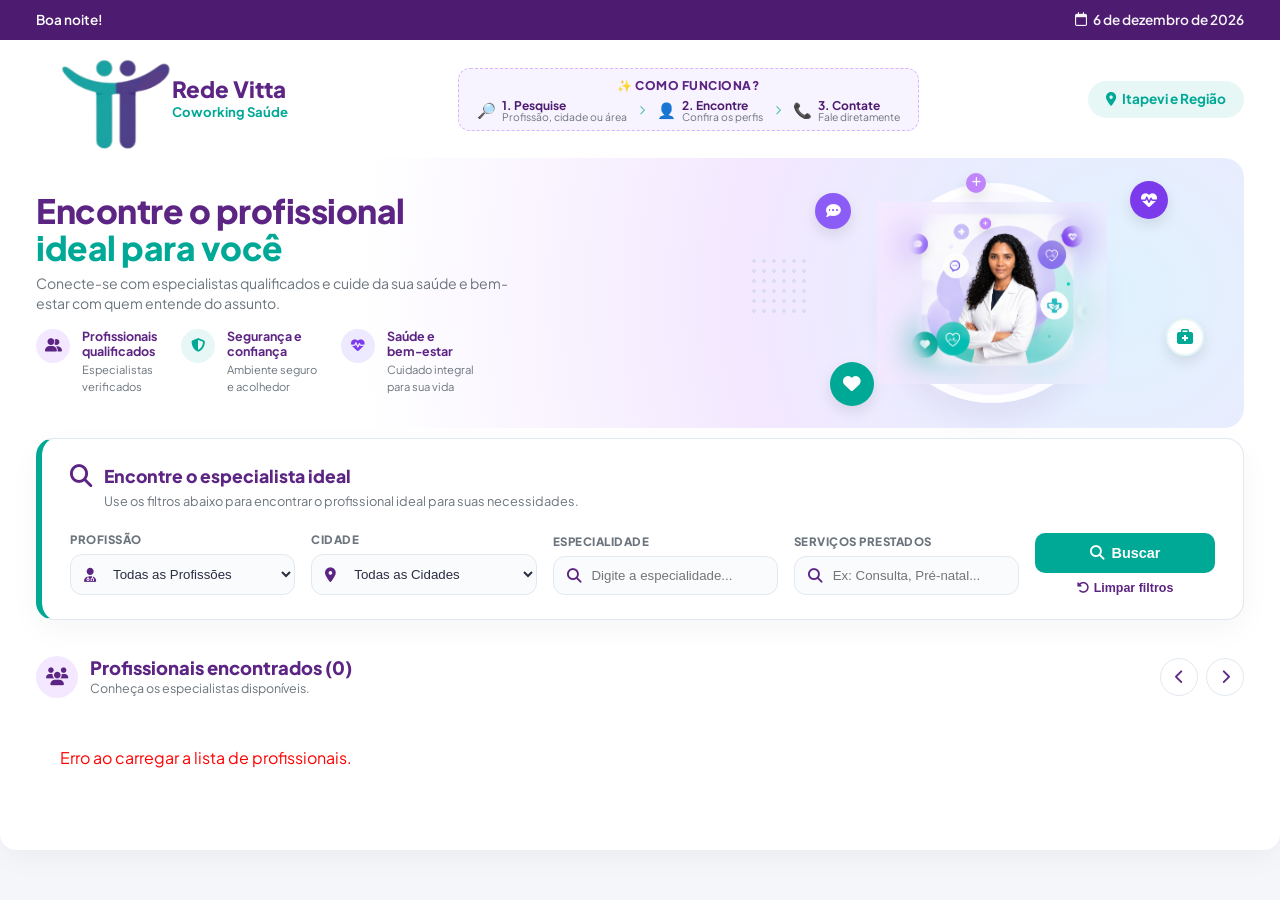
==== commit 788ccaae: "Add files via upload" ====
--- a/index.html
+++ b/index.html
@@ -27,54 +27,54 @@
     </div>
 
     <header>
-  <div class="header-container">
-    <div class="brand">
-      <img src="assets/logo-rede-vitta.png" alt="Logo Rede Vitta" class="brand-logo-img"
-           onerror="this.onerror=null; this.style.display='none'; document.getElementById('logoFallback').style.display='flex';">
-      <div class="brand-logo-fallback" id="logoFallback" style="display: none;">
-        <i class="fa-solid fa-hospital-user"></i>
-      </div>
-      <div>
-        <div class="brand-title">Rede Vitta</div>
-        <div class="brand-subtitle">Coworking Saúde</div>
-      </div>
-    </div>
-
-    <!-- PASSO A PASSO CENTRALIZADO -->
-    <div class="how-it-works">
-      <div class="how-title">✨ Como funciona?</div>
-      <div class="how-steps">
-        <div class="step-item">
-          <span class="step-icon">🔎</span>
+      <div class="header-container">
+        <div class="brand">
+          <img src="assets/logo-rede-vitta.png" alt="Logo Rede Vitta" class="brand-logo-img"
+               onerror="this.onerror=null; this.style.display='none'; document.getElementById('logoFallback').style.display='flex';">
+          <div class="brand-logo-fallback" id="logoFallback" style="display: none;">
+            <i class="fa-solid fa-hospital-user"></i>
+          </div>
           <div>
-            <strong>1. Pesquise</strong>
-            <p>Profissão, cidade ou área</p>
-          </div>
-        </div>
-        <i class="fa-solid fa-chevron-right step-arrow"></i>
-        <div class="step-item">
-          <span class="step-icon">👤</span>
-          <div>
-            <strong>2. Encontre</strong>
-            <p>Confira os perfis</p>
-          </div>
-        </div>
-        <i class="fa-solid fa-chevron-right step-arrow"></i>
-        <div class="step-item">
-          <span class="step-icon">📞</span>
-          <div>
-            <strong>3. Contate</strong>
-            <p>Fale diretamente</p>
-          </div>
-        </div>
-      </div>
-    </div>
-
-    <div class="badge-location">
-      <i class="fa-solid fa-location-dot"></i> Itapevi e Região
-    </div>
-  </div>
-</header>
+            <div class="brand-title">Rede Vitta</div>
+            <div class="brand-subtitle">Coworking Saúde</div>
+          </div>
+        </div>
+
+        <!-- PASSO A PASSO CENTRALIZADO -->
+        <div class="how-it-works">
+          <div class="how-title">✨ Como funciona?</div>
+          <div class="how-steps">
+            <div class="step-item">
+              <span class="step-icon">🔎</span>
+              <div>
+                <strong>1. Pesquise</strong>
+                <p>Profissão, cidade ou área</p>
+              </div>
+            </div>
+            <i class="fa-solid fa-chevron-right step-arrow"></i>
+            <div class="step-item">
+              <span class="step-icon">👤</span>
+              <div>
+                <strong>2. Encontre</strong>
+                <p>Confira os perfis</p>
+              </div>
+            </div>
+            <i class="fa-solid fa-chevron-right step-arrow"></i>
+            <div class="step-item">
+              <span class="step-icon">📞</span>
+              <div>
+                <strong>3. Contate</strong>
+                <p>Fale diretamente</p>
+              </div>
+            </div>
+          </div>
+        </div>
+
+        <div class="badge-location">
+          <i class="fa-solid fa-location-dot"></i> Itapevi e Região
+        </div>
+      </div>
+    </header>
 
     <div class="container">
       
@@ -136,7 +136,7 @@
         <div class="filter-grid">
           
           <div class="filter-group">
-            <label>Profissão</label>
+            <label for="selectProfissao">Profissão</label>
             <div class="filter-input-wrapper">
               <i class="fa-solid fa-user-doctor"></i>
               <select id="selectProfissao" onchange="aplicarFiltros()">
@@ -146,7 +146,7 @@
           </div>
 
           <div class="filter-group">
-            <label>Cidade</label>
+            <label for="selectCidade">Cidade</label>
             <div class="filter-input-wrapper">
               <i class="fa-solid fa-location-dot"></i>
               <select id="selectCidade" onchange="aplicarFiltros()">
@@ -155,18 +155,22 @@
             </div>
           </div>
 
-          <div class="filter-group">
-            <label>Especialidade</label>
-            <div class="filter-input-wrapper">
-              <i class="fa-solid fa-stethoscope"></i>
-              <select id="selectEspecialidade" onchange="aplicarFiltros()">
-                <option value="">Todas as Especialidades</option>
-              </select>
-            </div>
-          </div>
-
-          <div class="filter-group">
-            <label>Serviços Prestados</label>
+          <!-- CAMPO ESPECIALIDADE CORRIGIDO -->
+          <div class="filter-group">
+            <label for="inputEspecialidade">Especialidade</label>
+            <div class="filter-input-wrapper">
+              <i class="fa-solid fa-magnifying-glass"></i>
+              <input 
+                type="text" 
+                id="inputEspecialidade" 
+                placeholder="Digite a especialidade..." 
+                oninput="aplicarFiltros()"
+              >
+            </div>
+          </div>
+
+          <div class="filter-group">
+            <label for="inputServicos">Serviços Prestados</label>
             <div class="filter-input-wrapper">
               <i class="fa-solid fa-magnifying-glass"></i>
               <input type="text" id="inputServicos" placeholder="Ex: Consulta, Pré-natal..." oninput="aplicarFiltros()">
--- a/style.css
+++ b/style.css
@@ -747,4 +747,4 @@
   .how-it-works {
     display: none;
   }
-}+} 
